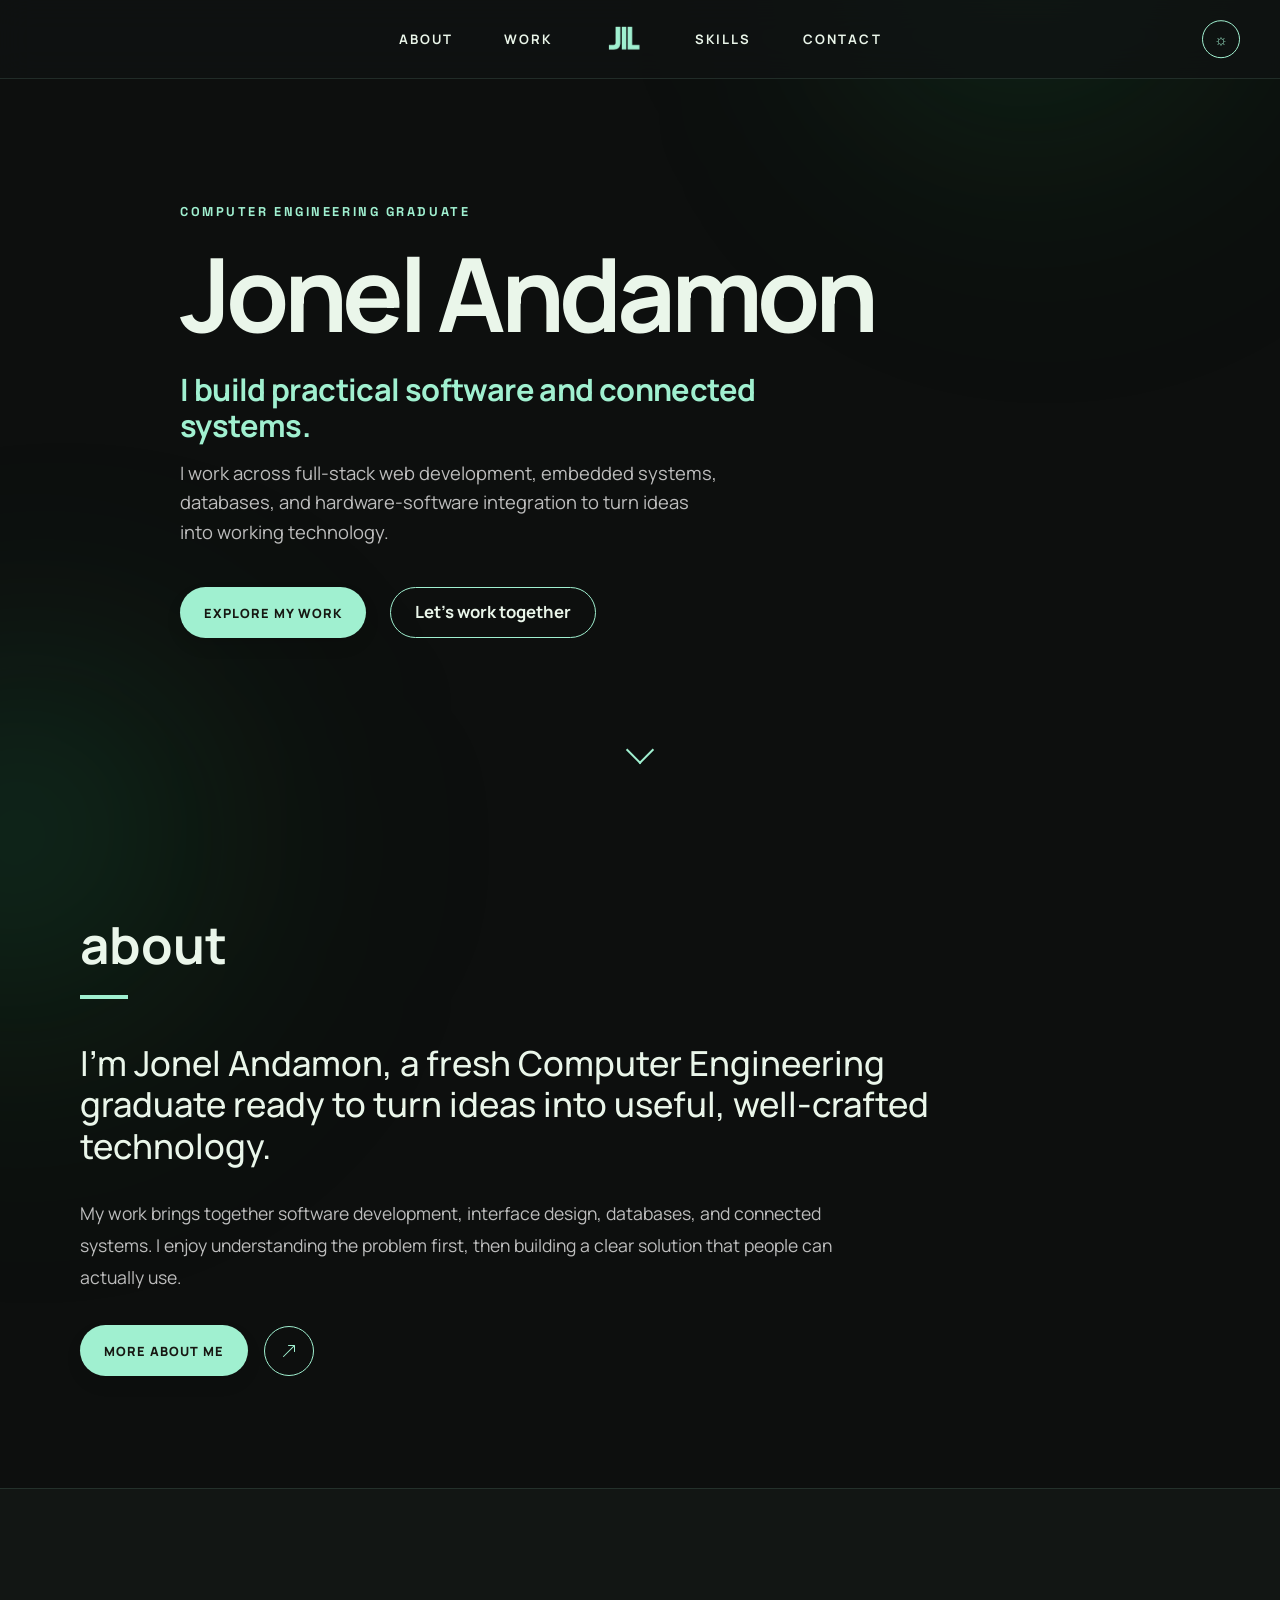
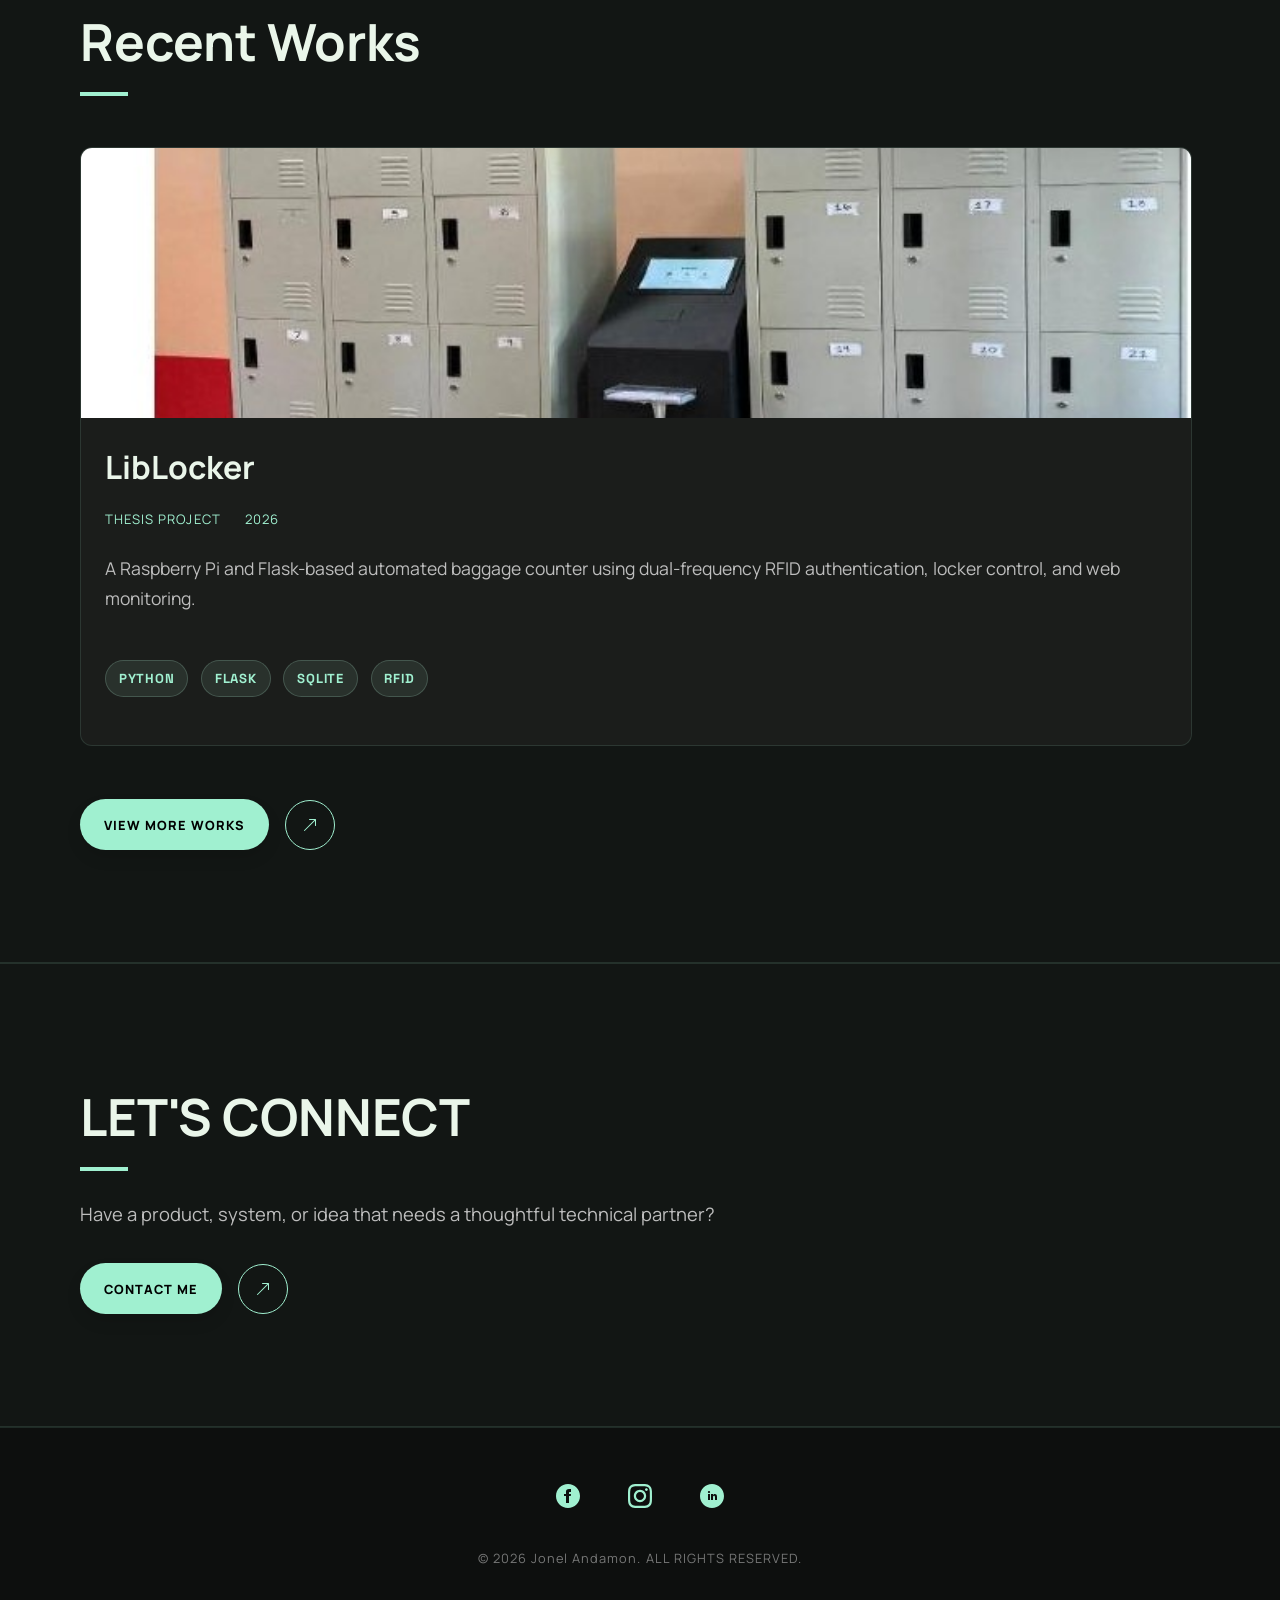
==== index.html @ 25368005 "Add files via upload" ====
<!DOCTYPE html>
<html lang="en">
<head>
    <meta charset="UTF-8">
    <meta name="viewport" content="width=device-width, initial-scale=1.0">
    <meta name="description" content="Jonel Andamon — Computer Engineering graduate focused on full-stack web development, embedded systems, and practical software solutions.">
    <title>Jonel Andamon | Computer Engineer</title>
    <link href="https://fonts.googleapis.com/css2?family=Manrope:wght@400;500;600;700;800&family=Space+Grotesk:wght@400;500;600;700&display=swap" rel="stylesheet">
    <link rel="stylesheet" href="https://unpkg.com/aos@2.3.1/dist/aos.css">
    <link rel="stylesheet" href="portfolio.css">
    <link rel="icon" href="images/logo.png">
</head>
<body>
    <div class="top-shadow"></div>
    <div class="bottom-shadow"></div>
    
    <header>
        <div class="nav-container">
            <div class="mobile-logo">
                <a href="index.html">
                    <img src="images/logo.png" alt="Main Logo">
                </a>
            </div>
            <div class="hamburger" id="hamburger">
                <div class="line"></div>
                <div class="line"></div>
                <div class="line"></div>
            </div>
            
            <nav class="nav-links" id="navLinks">
                <a href="about.html" data-aos="fade-down">About</a>
                <a href="work.html" data-aos="fade-down" data-aos-delay="100">Work</a>
                <div class="logo" data-aos="fade-down" data-aos-delay="200">
                    <a href="index.html">
                        <img src="images/logo.png" alt=""/>
                    </a>
                </div>
                <a href="skill.html" data-aos="fade-down" data-aos-delay="300">Skills</a>
                <a href="contact.html" data-aos="fade-down" data-aos-delay="400">Contact</a>
            </nav>
            <button class="theme-toggle" type="button" aria-label="Switch to light mode" title="Switch to light mode" aria-pressed="false">
                <span class="theme-icon" aria-hidden="true"></span>
                <span class="theme-label">Light mode</span>
            </button>
        </div>
    </header>

    <section class="hero" data-aos="fade-up" data-aos-delay="500">
        <div class="container">
            <p class="eyebrow">Computer Engineering Graduate</p>
            <h1>Jonel Andamon</h1>
            <p class="subtitle">I build practical software and connected systems.</p>
            <p class="hero-copy">I work across full-stack web development, embedded systems, databases, and hardware-software integration to turn ideas into working technology.</p>
            <div class="hero-actions">
                <a class="action-button" href="work.html">Explore my work</a>
                <a class="text-link" href="contact.html">Let's work together</a>
            </div>
            <div class="scroll-indicator">
                <span></span>
            </div>
        </div>
    </section>

    <section id="about" class="about-section" data-aos="fade-up">
        <div class="container">
            <h2 class="section-title">about <span class="line"></span></h2>
            <p class="intro">
              I’m Jonel Andamon, a fresh Computer Engineering graduate ready to turn ideas into useful, well-crafted technology.
            </p>
            <p class="details">
              My work brings together software development, interface design, databases, and connected systems. I enjoy understanding the problem first, then building a clear solution that people can actually use.
            </p>

            <div class="button-group" data-aos="fade-up">
                <a href="about.html">
                <button class="action-button">
                    More About Me
                </button>
                </a>
                <a href="about.html">
                <button class="icon-button">
                    <svg xmlns="http://www.w3.org/2000/svg" width="16" height="16" fill="currentColor" viewBox="0 0 16 16">
                        <path fill-rule="evenodd" d="M14 2.5a.5.5 0 0 0-.5-.5h-6a.5.5 0 0 0 0 1h4.793L2.146 13.146a.5.5 0 0 0 .708.708L13 3.707V8.5a.5.5 0 0 0 1 0v-6z"/>
                    </svg>
                </button>
            </a>
            </div>
    </section>

    <section class="section dark-section">
        <div class="container">
            <h2 class="section-title" data-aos="fade-up">Recent Works</h2>
            
            <div class="works-carousel" data-carousel data-aos="fade-up">
                <div class="works-carousel-track">
                    <a class="project-card-carousel" href="liblocker.html" aria-label="View LibLocker project details">
                        <div class="project-image-vertical"
                             style="background-image: url('images/liblocker/deployed.jpg')"
                             aria-hidden="true"></div>
                        <div class="project-info">
                            <h3>LibLocker</h3>
                            <div class="project-meta">
                                <span class="project-category">Thesis Project</span>
                                <span class="project-date">2026</span>
                            </div>
                            <p class="project-description">
                                A Raspberry Pi and Flask-based automated baggage counter using dual-frequency RFID authentication, locker control, and web monitoring.
                            </p>
                            <div class="tech-stack">
                                <span>Python</span>
                                <span>Flask</span>
                                <span>SQLite</span>
                                <span>RFID</span>
                            </div>
                        </div>
                    </a>

                    <a class="project-card-carousel" href="project-template.html" aria-label="View RAWR Casino work details">
                        <div class="project-image-vertical"
                             style="background-image: url('images/rawr-casino.png')"
                             aria-hidden="true"></div>
                        <div class="project-info">
                            <h3>RAWR Casino</h3>
                            <div class="project-meta">
                                <span class="project-category">Web Application</span>
                                <span class="project-date">2025</span>
                            </div>
                            <p class="project-description">
                                A decentralized e-casino platform combining token-based gameplay with blockchain wallet integration.
                            </p>
                            <div class="tech-stack">
                                <span>PHP</span>
                                <span>MySQL</span>
                                <span>Ethers.js</span>
                                <span>Hardhat</span>
                            </div>
                        </div>
                    </a>

                    <a class="project-card-carousel" href="work.html" aria-label="View TourGo work details">
                        <div class="project-image-vertical"
                             style="background-image: url('images/tourgo.png')"
                             aria-hidden="true"></div>
                        <div class="project-info">
                            <h3>TourGo</h3>
                            <div class="project-meta">
                                <span class="project-category">Web Application</span>
                                <span class="project-date">2025</span>
                            </div>
                            <p class="project-description">
                                A car rental platform with customer, agency, and administrator dashboards for managing bookings and rental history.
                            </p>
                            <div class="tech-stack">
                                <span>PHP</span>
                                <span>MySQL</span>
                                <span>JavaScript</span>
                            </div>
                        </div>
                    </a>
                </div>
            </div>
        <div class="button-group" data-aos="fade-up">
            <a href="work.html">
            <button class="action-button">
                View More Works
            </button>
            </a>
            <a href="work.html">
            <button class="icon-button">
                <svg xmlns="http://www.w3.org/2000/svg" width="16" height="16" fill="currentColor" viewBox="0 0 16 16">
                    <path fill-rule="evenodd" d="M14 2.5a.5.5 0 0 0-.5-.5h-6a.5.5 0 0 0 0 1h4.793L2.146 13.146a.5.5 0 0 0 .708.708L13 3.707V8.5a.5.5 0 0 0 1 0v-6z"/>
                </svg>
            </button>
            </a>
        </div>
    </section>

    <section id="contact" class="section dark-section">
        <div class="container">
            <h2 class="section-title" data-aos="fade-up">LET'S CONNECT</h2>
            <p class="section-text" data-aos="fade-up">Have a product, system, or idea that needs a thoughtful technical partner?</p>
            <div class="button-group" data-aos="fade-up">
                <a href="contact.html">
                <button class="action-button">
                    Contact Me
                </button>
                </a>
                <a href="contact.html">
                <button class="icon-button">
                    <svg xmlns="http://www.w3.org/2000/svg" width="16" height="16" fill="currentColor" viewBox="0 0 16 16">
                        <path fill-rule="evenodd" d="M14 2.5a.5.5 0 0 0-.5-.5h-6a.5.5 0 0 0 0 1h4.793L2.146 13.146a.5.5 0 0 0 .708.708L13 3.707V8.5a.5.5 0 0 0 1 0v-6z"/>
                    </svg>
                </button>
                </a>
            </div>
        </div>
    </section>

    <footer>
        <div class="social-links" data-aos="fade-up">
            <a href="https://www.facebook.com/share/1BYpJdVybT/" target="_blank" aria-label="Facebook">
                <svg xmlns="http://www.w3.org/2000/svg" width="24" height="24" viewBox="0 0 24 24" fill="var(--primary)">
                    <path d="M12 0c-6.627 0-12 5.373-12 12s5.373 12 12 12 12-5.373 12-12-5.373-12-12-12zm3 8h-1.35c-.538 0-.65.221-.65.778v1.222h2l-.209 2h-1.791v7h-3v-7h-2v-2h2v-2.308c0-1.769.931-2.692 3.029-2.692h1.971v3z"/>
                </svg>
            </a>
            <a href="https://www.instagram.com/_dyoneeell?igsh=d3g4NmZldGcwbHEw" target="_blank" aria-label="Instagram">
                <svg xmlns="http://www.w3.org/2000/svg" width="24" height="24" viewBox="0 0 24 24" fill="var(--primary)">
                    <path d="M12 2.163c3.204 0 3.584.012 4.85.07 3.252.148 4.771 1.691 4.919 4.919.058 1.265.069 1.645.069 4.849 0 3.205-.012 3.584-.069 4.849-.149 3.225-1.664 4.771-4.919 4.919-1.266.058-1.644.07-4.85.07-3.204 0-3.584-.012-4.849-.07-3.26-.149-4.771-1.699-4.919-4.92-.058-1.265-.07-1.644-.07-4.849 0-3.204.013-3.583.07-4.849.149-3.227 1.664-4.771 4.919-4.919 1.266-.057 1.645-.069 4.849-.069zm0-2.163c-3.259 0-3.667.014-4.947.072-4.358.2-6.78 2.618-6.98 6.98-.059 1.281-.073 1.689-.073 4.948 0 3.259.014 3.668.072 4.948.2 4.358 2.618 6.78 6.98 6.98 1.281.058 1.689.072 4.948.072 3.259 0 3.668-.014 4.948-.072 4.354-.2 6.782-2.618 6.979-6.98.059-1.28.073-1.689.073-4.948 0-3.259-.014-3.667-.072-4.947-.196-4.354-2.617-6.78-6.979-6.98-1.281-.059-1.69-.073-4.949-.073zm0 5.838c-3.403 0-6.162 2.759-6.162 6.162s2.759 6.163 6.162 6.163 6.162-2.759 6.162-6.163c0-3.403-2.759-6.162-6.162-6.162zm0 10.162c-2.209 0-4-1.79-4-4 0-2.209 1.791-4 4-4s4 1.791 4 4c0 2.21-1.791 4-4 4zm6.406-11.845c-.796 0-1.441.645-1.441 1.44s.645 1.44 1.441 1.44c.795 0 1.439-.645 1.439-1.44s-.644-1.44-1.439-1.44z"/>
                </svg>
            </a>
            <a href="https://www.linkedin.com/in/jonel-andamon-7ba1b735b?trk=contact-info" target="_blank" aria-label="LinkedIn">
                <svg xmlns="http://www.w3.org/2000/svg" width="24" height="24" viewBox="0 0 24 24" fill="var(--primary)">
                    <path d="M12 0c-6.627 0-12 5.373-12 12s5.373 12 12 12 12-5.373 12-12-5.373-12-12-12zm-2 16h-2v-6h2v6zm-1-6.891c-.607 0-1.1-.496-1.1-1.109 0-.612.492-1.109 1.1-1.109s1.1.497 1.1 1.109c0 .613-.493 1.109-1.1 1.109zm8 6.891h-1.998v-2.861c0-1.881-2.002-1.722-2.002 0v2.861h-2v-6h2v1.093c.872-1.616 4-1.736 4 1.548v3.359z"/>
                </svg>
            </a>
        </div>
        <p class="copyright">© 2026 Jonel Andamon. ALL RIGHTS RESERVED.</p>
    </footer>

    <!-- Image Modal -->
    <div id="imageModal" class="image-modal">
      <span class="image-modal-close" id="imageModalClose">&times;</span>
      <img class="image-modal-content" id="imageModalImg" alt="Project Full Image">
    </div>
    
    <script src="https://unpkg.com/aos@2.3.1/dist/aos.js"></script>
    <script src="portfolio.js"></script>
</body>
</html>
---- portfolio.css ----
/* ====================== ROOT VARIABLES ====================== */
:root {
    --primary: #a0f0d0;
    --primary-dark: #23c483;
    --bg-dark: #0d0f0e;
    --bg-light: #1b1d1b;
    --text-light: #eaf6ea;
    --muted-text-color: #bdbdbd;  
    --timeline-marker: 20px;
    --card-padding: 2rem;
}

/* ====================== BASE STYLES ====================== */
* {
    margin: 0;
    padding: 0;
    box-sizing: border-box;
    font-family: 'Manrope', sans-serif;
    scroll-behavior: smooth;
}

body {
    background-color: var(--bg-dark);
    color: var(--text-light);
    overflow-x: hidden;
    transition: background-color 0.45s ease, color 0.45s ease;
}

/* ====================== TYPOGRAPHY ====================== */
.section-title {
    font-size: 2.5rem;
    color: var(--primary);
    margin-bottom: 3rem;
    text-transform: uppercase;
    letter-spacing: 3px;
    position: relative;
    display: inline-block;
}

.section-title::after {
    content: '';
    position: absolute;
    bottom: -10px;
    left: 0;
    width: 50px;
    height: 3px;
    background: var(--primary);
}

.section-title .line {
    flex-grow: 1;
    height: 2px;
    background: var(--primary);
}

.intro {
    font-size: 1.75rem;
    margin: 3rem 0 4rem;
    font-weight: 500;
    color: var(--text-light);
}

.details {
    color: var(--muted-text-color);
    font-size: 1.3rem;
    line-height: 2;
}

.section-text {
    font-size: 1.1rem;
    line-height: 1.8;
    max-width: 700px;
    margin-bottom: 2rem;
}

/* ====================== LAYOUT & CONTAINERS ====================== */
.container {
    max-width: 1200px;
    margin: 0 auto;
}

.section {
    padding: 6rem 2rem;
    position: relative;
}

.button-group {
    display: flex;
    gap: 1rem;
    margin-top: 2rem;
}

/* ====================== BACKGROUND ELEMENTS ====================== */
.top-shadow,
.bottom-shadow {
    position: fixed;
    width: 800px;
    height: 800px;
    background: rgba(0, 100, 0, 0.15);
    border-radius: 50%;
    filter: blur(100px);
    z-index: -1;
}

.top-shadow {
    top: 20%;
    left: -800px;
    animation: floatRight 25s linear infinite;
}

.bottom-shadow {
    bottom: 20%;
    left: -800px;
    animation: floatRight 30s linear infinite 5s;
}

@keyframes floatRight {
    0% { transform: translateX(-100%); }
    100% { transform: translateX(calc(100vw + 100%)); }
}

/* ====================== NAVIGATION ====================== */
header {
    position: fixed;
    top: 0;
    width: 100%;
    padding: 1.5rem 2rem;
    background: none;
    backdrop-filter: blur(10px);
    z-index: 100;
    transition: transform 0.35s ease, box-shadow 0.35s ease;
}

header.hide-nav {
    transform: translateY(-100%);
    transition: transform 0.3s ease-in-out;
}


.nav-container {
    max-width: 1200px;
    margin: 0 auto;
    display: flex;
    justify-content: center;
    align-items: center;
    position: relative;
}

.mobile-logo {
    display: none;
}

.logo {
    display: flex;
    align-items: center;
}

.logo img {
    height: 40px;
    object-fit: contain;
}

.nav-links {
    display: flex;
    align-items: center;
    justify-content: center;
    width: 100%;
    gap: 4rem;
}

.nav-links a {
    color: var(--text-light);
    text-decoration: none;
    font-size: 0.9rem;
    text-transform: uppercase;
    letter-spacing: 6px;
    transition: color 0.3s;
    position: relative;
}

.nav-links a:hover {
    color: var(--primary);
}

.nav-links a::after {
    content: "";
    position: absolute;
    left: 50%;
    bottom: -4px;
    transform: translateX(-50%);
    height: 2px;
    width: 0;
    background-color: var(--primary);
    transition: width 0.4s ease;
}

.nav-links a:hover::after {
    width: 100%;
}

.theme-toggle {
    align-items: center;
    background: transparent;
    border: 1px solid var(--primary);
    border-radius: 999px;
    color: var(--primary);
    cursor: pointer;
    display: inline-flex;
    font-family: 'Manrope', sans-serif;
    font-size: 1.05rem;
    justify-content: center;
    height: 2.35rem;
    padding: 0;
    position: absolute;
    right: 0;
    top: 50%;
    transform: translateY(-50%);
    width: 2.35rem;
    transition: background-color 0.3s ease, color 0.3s ease, transform 0.3s ease;
    z-index: 102;
}

.theme-toggle:hover,
.theme-toggle:focus-visible {
    background: var(--primary);
    color: var(--bg-dark);
    outline: none;
    transform: translateY(calc(-50% - 2px));
}

.theme-icon::before {
    content: '\263C';
    font-size: 0.95rem;
}

[data-theme="light"] .theme-icon::before {
    content: '\263E';
}

.theme-label {
    display: none;
}

.hamburger {
    display: none;
    flex-direction: column;
    justify-content: space-between;
    width: 30px;
    height: 21px;
    cursor: pointer;
    z-index: 101;
}

.hamburger .line {
    width: 100%;
    height: 3px;
    background: var(--primary);
    border-radius: 3px;
    transition: all 0.3s ease;
}

/* ====================== HERO SECTION ====================== */
.hero {
    height: 100vh;
    display: flex;
    align-items: center;
    justify-content: center;
    text-align: center;
    padding: 0 2rem;
    padding-top: 80px;
}

.hero h1 {
    font-size: 5rem;
    font-weight: 700;
    color: var(--primary);
    margin-bottom: 1rem;
    letter-spacing: 5px;
    text-transform: uppercase;
}

.hero .subtitle {
    font-size: 1.4rem;
    margin-bottom: 3rem;
    letter-spacing: 2px;
}

.scroll-indicator {
    position: absolute;
    bottom: 40px;
    left: 50%;
    transform: translateX(-50%);
}

.scroll-indicator span {
    display: block;
    width: 20px;
    height: 20px;
    border-bottom: 2px solid var(--primary);
    border-right: 2px solid var(--primary);
    transform: rotate(45deg);
    animation: scrollAnimation 2s infinite;
}

@keyframes scrollAnimation {
    0% { opacity: 0; transform: rotate(45deg) translateY(-20px); }
    50% { opacity: 1; }
    100% { opacity: 0; transform: rotate(45deg) translateY(20px); }
}

/* ====================== BUTTONS ====================== */
.action-button {
    padding: 1.3em 3em;
    font-size: 12px;
    text-transform: uppercase;
    letter-spacing: 2.5px;
    font-weight: 500;
    color: #000;
    background-color: var(--primary);
    border: none;
    border-radius: 45px;
    box-shadow: 0px 8px 15px rgba(0, 0, 0, 0.1);
    transition: all 0.3s ease 0s;
    cursor: pointer;
    outline: none;
}

.action-button:hover {
    background-color: var(--primary-dark);
    box-shadow: 0px 15px 20px rgba(46, 229, 157, 0.4);
    color: #fff;
    transform: translateY(-7px);
}

.action-button:active {
    transform: translateY(-1px);
}

.icon-button {
    width: 50px;
    height: 50px;
    display: flex;
    align-items: center;
    justify-content: center;
    background-color: var(--primary);
    border: none;
    border-radius: 50%;
    cursor: pointer;
    transition: all 0.3s ease;
    box-shadow: 0px 8px 15px rgba(0, 0, 0, 0.1);
}

.icon-button svg {
    transition: all 0.3s ease;
}

.icon-button:hover {
    background-color: var(--primary-dark);
    box-shadow: 0px 15px 20px rgba(46, 229, 157, 0.4);
    transform: translateY(-7px);
}

.dark-section .icon-button {
    color: var(--primary);
}

.icon-button:hover svg {
    transform: translate(3px, -3px);
}

.icon-button:active {
    transform: translateY(-1px);
}

.dark-section .action-button,
.dark-section .icon-button {
    --primary: #a0f0d0;
    color: #000;
}

.dark-section .action-button:hover,
.dark-section .icon-button:hover {
    background-color: var(--primary-dark);
    color: #fff;
}

/* ====================== SKILLS SECTION ====================== */
.vertical-skills {
    display: flex;
    flex-direction: column;
    gap: 3rem;
    max-width: 800px;
    margin: 0 auto;
}

.skill-group {
    border-left: 3px solid var(--primary-dark);
    padding-left: 2rem;
    position: relative;
}

.skill-group h3 {
    color: var(--primary);
    font-size: 1.5rem;
    margin-bottom: 1.5rem;
    text-transform: uppercase;
    letter-spacing: 2px;
}

.skill-item {
    margin-bottom: 2rem;
    padding: 1.5rem;
    background: rgba(27, 29, 27, 0.5);
    border-radius: 8px;
    transition: transform 0.3s ease;
}

.skill-item:hover {
    transform: translateX(10px);
}

.skill-item h4 {
    color: var(--primary);
    margin-bottom: 0.5rem;
    font-size: 1.1rem;
}

.skill-item p {
    color: var(--muted-text-color);
    line-height: 1.6;
    font-size: 0.95rem;
}

/* ====================== CONTACT SECTION ====================== */
.contact-intro {
    text-align: center;
    max-width: 600px;
    margin: 0 auto 4rem;
}

.contact-intro p {
    color: var(--muted-text-color);
    font-size: 1.2rem;
    line-height: 1.8;
    position: relative;
}

.contact-intro p::after {
    content: '';
    display: block;
    width: 50px;
    height: 2px;
    background: var(--primary);
    margin: 2rem auto;
}

.vertical-contacts {
    display: flex;
    flex-direction: column;
    gap: 4rem;
    max-width: 1000px;
    margin: 0 auto;
}

.contact-group {
    border-left: 3px solid var(--primary-dark);
    border-left-width: 4px;
    padding-left: 3rem;
    position: relative;
}

.contact-group h3 {
    color: var(--primary);
    font-size: 2rem;
    margin-bottom: 2.5rem;
    text-transform: uppercase;
    letter-spacing: 3px;
}

.contact-item {
    margin-bottom: 2.5rem;
    padding: 2rem;
    border: 2px solid rgba(160, 240, 208, 0.1);
    transition: transform 0.3s ease;
}

.contact-item:hover {
    transform: translateX(10px);
}

.contact-item h4 {
    color: var(--primary);
    margin-bottom: .1rem;
    font-size: 1.3rem;
}

.contact-item p {
    color: var(--muted-text-color);
    line-height: 1.8;
    font-size: 1.1rem;
}

.contact-form-group {
    width: 100%;
}

.contact-form {
    display: grid;
    gap: 1.25rem;
    max-width: 760px;
}

.form-field {
    display: grid;
    gap: 0.5rem;
}

.form-field label {
    color: var(--primary);
    font-size: 0.85rem;
    font-weight: 700;
    letter-spacing: 0.04em;
}

.form-field input,
.form-field textarea {
    background: rgba(13, 15, 14, 0.45);
    border: 1px solid rgba(160, 240, 208, 0.2);
    border-radius: 0.5rem;
    color: var(--text-light);
    font: inherit;
    padding: 0.85rem 1rem;
    transition: border-color 0.3s ease, box-shadow 0.3s ease, background-color 0.3s ease;
    width: 100%;
}

.form-field textarea {
    min-height: 8rem;
    resize: vertical;
}

.form-field input:focus,
.form-field textarea:focus {
    border-color: var(--primary);
    box-shadow: 0 0 0 3px rgba(160, 240, 208, 0.12);
    outline: none;
}

.contact-form .action-button {
    justify-self: start;
}

.contact-form .action-button:disabled {
    cursor: wait;
    opacity: 0.65;
    transform: none;
}

.form-status {
    min-height: 1.5rem;
    color: var(--muted-text-color);
    font-size: 0.9rem;
}

.form-status.is-success {
    color: var(--primary);
}

.form-status.is-error {
    color: #ef9b9b;
}

[data-theme="light"] .form-field input,
[data-theme="light"] .form-field textarea {
    background: rgba(255, 255, 255, 0.9);
    border-color: rgba(23, 53, 42, 0.2);
    color: var(--text-light);
}

[data-theme="light"] .form-field input:focus,
[data-theme="light"] .form-field textarea:focus {
    box-shadow: 0 0 0 3px rgba(22, 131, 91, 0.14);
}

/* ====================== ABOUT SECTION ====================== */
.about-section {
    padding: 6rem 2rem;
    position: relative;
}

.education-timeline {
    position: relative;
    padding-left: 3rem;
    margin: 4rem 0;
    border-left: 3px solid var(--primary);
}

.education-timeline::before {
    content: '';
    position: absolute;
    left: -3px;
    top: 0;
    height: 100%;
    width: 3px;
    background: linear-gradient(
        to bottom,
        transparent,
        var(--primary-dark),
        transparent
    );
}

.timeline-item {
    position: relative;
    margin-bottom: 4rem;
    padding: 2rem;
    background: rgba(27, 29, 27, 0.7);
    border-radius: 8px;
    border: 1px solid rgba(160, 240, 208, 0.1);
    transition: transform 0.3s ease;
}

.timeline-item:hover {
    transform: translateX(20px);
    border-color: var(--primary);
}

.timeline-item::before {
    content: '';
    position: absolute;
    left: -3.8rem;
    top: 2.5rem;
    width: var(--timeline-marker);
    height: var(--timeline-marker);
    background: var(--bg-dark);
    border: 3px solid var(--primary);
    border-radius: 50%;
    z-index: 1;
}

.timeline-date {
    color: var(--primary);
    font-family: 'Space Grotesk', sans-serif;
    font-size: 1.1rem;
    margin-bottom: 1rem;
}

.timeline-details {
    color: var(--muted-text-color);
    line-height: 1.8;
    font-size: 1.1rem;
}

.additional-info {
    display: grid;
    grid-template-columns: repeat(auto-fit, minmax(300px, 1fr));
    gap: 3rem;
    margin-top: 4rem;
}

.info-card {
    padding: var(--card-padding);
    background: rgba(27, 29, 27, 0.7);
    border-radius: 10px;
    border: 1px solid rgba(160, 240, 208, 0.1);
    transition: all 0.3s ease;
}

.info-card:hover {
    transform: translateY(-10px);
    box-shadow: 0 10px 30px rgba(35, 196, 131, 0.1);
    border-color: var(--primary);
}

/* ====================== PROJECTS SECTION ====================== */
.vertical-projects {
    display: grid;
    gap: 4rem;
    margin-top: 3rem;
}

.project-card-vertical {
    background: rgba(27, 29, 27, 0.7);
    border-radius: 15px;
    overflow: hidden;
    border: 1px solid rgba(195, 243, 194, 0.1);
    transition: all 0.3s ease;
}

.project-image-vertical {
    height: 200px;
    background-size: cover;
    background-position: center;
    position: relative;
}

.project-info {
    padding: 2.5rem;
}

.project-meta {
    display: flex;
    gap: 1.5rem;
    margin: 1rem 0;
    color: var(--primary-dark);
    font-family: 'Manrope', sans-serif;
}

.project-description {
    color: var(--text-light);
    line-height: 1.8;
    margin: 1.5rem 0;
    font-size: 1.1rem;
}

.tech-stack {
    display: flex;
    flex-wrap: wrap;
    gap: 0.8rem;
    margin: 1.5rem 0;
}

.tech-stack span {
    background: rgba(160, 240, 208, 0.1);
    color: var(--primary);
    padding: 0.5rem 1.2rem;
    border-radius: 20px;
    font-size: 0.9rem;
    font-family: 'Space Grotesk', sans-serif;
    text-transform: uppercase;
}

.project-features {
    border-top: 1px solid rgba(160, 240, 208, 0.1);
    padding-top: 2rem;
    margin-top: 2rem;
}

.project-features h4 {
    color: var(--primary);
    margin-bottom: 1rem;
}

.project-features ul {
    padding-left: 1.5rem;
    color: var(--muted-text-color);
    line-height: 1.8;
}

.project-features li {
    margin-bottom: 0.5rem;
}

.project-card-vertical:hover {
    transform: translateY(-5px);
    box-shadow: 0 15px 30px rgba(0, 0, 0, 0.3);
    border-color: var(--primary);
}

/* ====================== IMAGE COLLAGE ====================== */
.collage-container {
    display: grid;
    grid-template-columns: repeat(3, 1fr);
    gap: 1.5rem;
    max-width: 1000px;
    margin: 0 auto 2rem;
    padding: 1rem;
}

.collage-img {
    position: relative;
    border-radius: 8px;
    overflow: hidden;
    border: 3px solid var(--primary-dark);
    background: var(--bg-light);
    transition: all 0.4s cubic-bezier(0.23, 1, 0.32, 1);
    perspective: 1000px;
}

.collage-img img {
    width: 100%;
    height: 250px;
    object-fit: cover;
    display: block;
    transition: transform 0.4s cubic-bezier(0.23, 1, 0.32, 1);
}

.collage-img-1 img {
    object-position: center 30%;
}

.collage-img-2 {
    transform: translateY(1.5rem);
}

.collage-img-3 {
    transform: translateY(-1.5rem);
}

.collage-img:hover {
    transform: translateY(-10px) rotateX(5deg) rotateY(1deg);
    box-shadow: 0 15px 30px rgba(35, 196, 131, 0.2);
    z-index: 2;
}

.collage-img:hover img {
    transform: scale(1.05);
}

.collage-img-1:hover {
    transform: translateY(-10px) rotate(-1deg);
}

.collage-img-2:hover {
    transform: translateY(-10px) rotate(2deg);
}

.collage-img-3:hover {
    transform: translateY(-10px) rotate(-2deg) scale(1.02);
}

.collage-img::after {
    content: attr(data-title);
    position: absolute;
    bottom: -100%;
    left: 0;
    width: 100%;
    padding: 1rem;
    background: none;
    color: var(--primary);
    font-family: 'Space Grotesk', sans-serif;
    text-align: center;
    transition: bottom 0.3s ease;
}

.collage-img:hover::after {
    bottom: 0;
}

/* ====================== PERSONAL INFO ====================== */
.personal-info {
    padding: 4rem 2rem;
    background: none;
}

.info-grid {
    display: grid;
    grid-template-columns: repeat(2, 1fr);
    gap: 2rem;
    max-width: 1000px;
    margin: 0 auto;
}

.witty-line {
    grid-column: 1 / -1;
    text-align: center;
    padding: 2rem 0;
    margin: 2rem 0;
    border-top: 2px solid var(--primary-dark);
    border-bottom: 2px solid var(--primary-dark);
}

.witty-line p {
    font-family: 'Space Grotesk', sans-serif;
    font-size: 1.5rem;
    color: var(--primary);
    margin: 0;
    line-height: 1.4;
}

/* ====================== FOOTER ====================== */
footer {
    text-align: center;
    padding: 3rem 2rem;
    background: none;
    border-top: 1px solid rgba(195, 243, 194, 0.1);
}

.social-links {
    display: flex;
    justify-content: center;
    gap: 2rem;
    margin-bottom: 1rem;
}

.social-links a {
    display: flex;
    align-items: center;
    justify-content: center;
    width: 40px;
    height: 40px;
    border-radius: 50%;
    transition: all 0.3s ease;
}

.social-links svg {
    width: 24px;
    height: 24px;
    transition: all 0.3s ease;
}

.social-links a:hover {
    background: rgba(160, 240, 208, 0.1);
}

.social-links a:hover svg {
    fill: var(--primary-dark);
    transform: scale(1.2);
}

.copyright {
    font-size: 0.8rem;
    opacity: 0.6;
    margin-top: 2rem;
}

/* ====================== ANIMATIONS ====================== */
[data-aos] {
    will-change: opacity, transform;
}

/* ====================== WEBINAR SECTION ====================== */
.webinar-section {
    margin: 4rem 2rem;
    padding-top: 2rem;
    border-top: 2px solid var(--primary-dark);
}

.webinar-section .section-title {
    color: var(--primary);
    font-size: 1.8rem;
    margin-bottom: 2.5rem;
}

/* ====================== MOBILE STYLES ====================== */
@media (max-width: 768px) {
    /* Navigation */
    .nav-container {
        justify-content: space-between;
        padding: 1rem 0.1rem;
    }
    
    .mobile-logo {
        display: block;
    }
    
    .mobile-logo img {
        height: 30px;
    }
    
    .logo {
        display: none;
    }
    
    .hamburger {
        display: flex;
    }

    .theme-toggle {
        right: 3.25rem;
    }
    
    .nav-links {
        position: fixed;
        top: 0;
        right: -100%;
        width: 70%;
        height: 100vh;
        background: var(--bg-light);
        flex-direction: column;
        align-items: center;
        justify-content: center;
        gap: 2rem;
        transition: right 0.3s ease;
        z-index: 100;
    }
    
    .nav-links.active {
        right: 0;
    }
    
    .nav-links a {
        padding: 1rem 0;
        border-bottom: 1px solid rgba(160, 240, 208, 0.1);
    }

    /* Hero */
    .hero h1 {
        font-size: 2.5rem;
    }
    
    /* Sections */
    .section {
        padding: 5rem 1.5rem;
    }
    
    .section-title {
        font-size: 2rem;
    }
    
    /* Background elements */
    .top-shadow,
    .bottom-shadow {
        width: 500px;
        height: 500px;
        filter: blur(80px);
    }

    /* Buttons */
    .button-group {
        flex-direction: column;
        align-items: center;
    }

    .action-button {
        width: 100%;
        max-width: 250px;
    }

    /* Social links */
    .social-links {
        gap: 1.5rem;
    }
    
    .social-links svg {
        width: 20px;
        height: 20px;
    }

    /* Skills */
    .vertical-skills {
        padding: 0 1rem;
    }
    
    .skill-group {
        padding-left: 1rem;
    }
    
    .skill-item {
        padding: 1rem;
    }

    /* Contact */
    .vertical-contacts {
        padding: 0 1rem;
    }
    
    .contact-group {
        padding-left: 1rem;
    }
    
    .contact-item {
        padding: 1rem;
    }

    /* Timeline */
    .education-timeline {
        padding-left: 2rem;
    }
    
    .timeline-item::before {
        left: -2.8rem;
    }
    
    .timeline-date {
        font-size: 1rem;
    }
    
    .timeline-details {
        font-size: 0.95rem;
    }
    
    .info-card {
        padding: 1.5rem;
    }

    /* Projects */
    .project-image-vertical {
        height: 250px;
    }
    
    .project-info {
        padding: 1.5rem;
    }
    
    .tech-stack span {
        font-size: 0.8rem;
        padding: 0.4rem 1rem;
    }
    
    .project-description {
        font-size: 1rem;
    }

    /* Collage */
    .collage-container {
        padding-top: 150px;
        grid-template-columns: 2fr;
        max-width: 400px;
    }
    
    .collage-img {
        transform: none !important;
        height: 200px;
    }
    
    .collage-img img {
        height: 200px;
        object-position: center center;
    }

    /* Personal Info */
    .info-grid {
        padding: 50px;
        grid-template-columns: 1fr;
        gap: 1rem;
    }
    
    .info-card {
        margin-bottom: 1rem;
        padding: 1.5rem;
    }
    
    .witty-line {
        margin: 1.5rem 0;
        padding: 1.5rem 0;
    }
    
    .witty-line p {
        font-size: 1.2rem;
    }

    /* Disable hover on mobile */
    @media (hover: none) {
        .info-card:hover {
            transform: none;
            background: transparent;
        }
    }

    .intro {
        font-size: 1.6rem;
        margin: 3rem 0 4rem;
        font-weight: 500;
    }
    
    .details {
        font-size: 1.2rem;
        line-height: 2;
    }
}

@media (max-width: 480px) {
    
    .personal-info {
        padding: 2rem 1rem;
    }
    
    .info-card {
        padding: 1rem;
    }
    
    .info-card h3 {
        font-size: 1.1rem;
    }
    
    .info-card p {
        font-size: 0.9rem;
    }
    
    .witty-line p {
        font-size: 1rem;
    }
}

/* Image Modal Styles */
.image-modal {
    display: none;
    position: fixed;
    z-index: 9999;
    left: 0; top: 0;
    width: 100vw; height: 100vh;
    background: rgba(0,0,0,0.85);
    align-items: center;
    justify-content: center;
    animation: fadeIn 0.3s;
}
.image-modal.open {
    display: flex;
}
.image-modal-content {
    max-width: 90vw;
    max-height: 85vh;
    border-radius: 10px;
    box-shadow: 0 8px 40px rgba(0,0,0,0.5);
    margin: auto;
    display: block;
    background: #fff;
}
.image-modal-close {
    position: absolute;
    top: 30px;
    right: 50px;
    color: #fff;
    font-size: 3rem;
    font-weight: bold;
    cursor: pointer;
    z-index: 10000;
    transition: color 0.2s;
}
.image-modal-close:hover {
    color: var(--primary);
}
@media (max-width: 600px) {
    .image-modal-content {
        max-width: 98vw;
        max-height: 70vh;
    }
    .image-modal-close {
        top: 10px;
        right: 20px;
        font-size: 2.2rem;
    }
}
@keyframes fadeIn {
    from { opacity: 0; }
    to { opacity: 1; }
}

/* Add to portfolio.css */
.interests {
  padding: 6rem 2rem;
  background: none;
}

/* ====================== PORTFOLIO REFRESH ====================== */
:root {
    --primary: #a0f0d0;
    --primary-dark: #23c483;
    --bg-dark: #0d0f0e;
    --bg-light: #1b1d1b;
    --text-light: #eaf6ea;
    --muted-text-color: #bdbdbd;
    --border-color: rgba(160, 240, 208, 0.12);
    --accent: #a0f0d0;
}

[data-theme="light"] {
    --primary: #16835b;
    --primary-dark: #0d6545;
    --bg-dark: #f3f8f5;
    --bg-light: #ffffff;
    --text-light: #17352a;
    --muted-text-color: #52685e;
    --border-color: rgba(23, 53, 42, 0.15);
    --accent: #16835b;
}

html {
    scroll-behavior: smooth;
}

body {
    background: var(--bg-dark);
    color: var(--text-light);
    line-height: 1.6;
}

.container {
    width: min(1120px, calc(100% - 3rem));
}

.top-shadow,
.bottom-shadow {
    width: 520px;
    height: 520px;
    background: radial-gradient(circle at 35% 35%, rgba(35, 196, 131, 0.22), rgba(0, 100, 0, 0.08) 48%, transparent 74%);
    filter: blur(110px);
}

.top-shadow {
    top: -260px;
    left: 65%;
}

.bottom-shadow {
    bottom: -260px;
    left: -180px;
}

header {
    padding: 1rem 2rem;
    background: rgba(16, 19, 19, 0.78);
    border-bottom: 1px solid transparent;
    backdrop-filter: blur(16px);
}

header:not(.hide-nav) {
    border-bottom-color: var(--border-color);
}

.nav-links {
    gap: clamp(1.5rem, 4vw, 4rem);
}

.nav-links a {
    font-size: 0.76rem;
    font-weight: 700;
    letter-spacing: 0.16em;
}

.nav-links a.active {
    color: var(--primary);
}

.logo img,
.mobile-logo img {
    filter: none;
}

.hero {
    min-height: 88vh;
    height: auto;
    padding: 10rem 2rem 7rem;
    text-align: left;
    align-items: center;
}

.hero .container {
    max-width: 920px;
}

.hero .eyebrow {
    color: var(--primary);
    font-size: 0.75rem;
    font-weight: 700;
    letter-spacing: 0.2em;
    margin-bottom: 1.5rem;
    text-transform: uppercase;
}

.hero .eyebrow,
.timeline-date {
    font-family: 'Space Grotesk', sans-serif;
}

.hero h1 {
    max-width: 820px;
    color: var(--text-light);
    font-size: clamp(3.6rem, 10vw, 8.5rem);
    letter-spacing: -0.05em;
    line-height: 0.88;
    text-transform: none;
}

.hero .subtitle {
    max-width: 620px;
    color: var(--accent);
    font-size: clamp(1.35rem, 3vw, 2rem);
    font-weight: 700;
    letter-spacing: -0.02em;
    line-height: 1.15;
    margin: 2rem 0 1rem;
}

.hero-copy {
    max-width: 540px;
    color: var(--muted-text-color);
    font-size: 1.1rem;
}

.contact-hero .container {
    max-width: 1120px;
}

.contact-hero-layout {
    align-items: center;
    display: grid;
    gap: clamp(3rem, 8vw, 8rem);
    grid-template-columns: minmax(0, 1fr) minmax(320px, 0.72fr);
}

.contact-hero-copy {
    min-width: 0;
}

.contact-hero-form {
    border-left: 1px solid var(--primary-dark);
    padding: 1.5rem 0 1.5rem 2rem;
    width: 100%;
}

.contact-hero-form h3 {
    font-size: clamp(1.25rem, 1.8vw, 1.7rem);
    letter-spacing: 0.08em;
    margin-bottom: 1.25rem;
}

.contact-hero-form .contact-form {
    gap: 0.8rem;
    max-width: 100%;
}

.contact-hero-form .form-field {
    gap: 0.3rem;
}

.contact-hero-form .form-field label {
    font-size: 0.72rem;
}

.contact-hero-form .form-field input,
.contact-hero-form .form-field textarea {
    font-size: 0.88rem;
    padding: 0.65rem 0.8rem;
}

.contact-hero-form .form-field textarea {
    min-height: 5.5rem;
}

.contact-hero-form .action-button {
    min-height: 2.8rem;
    padding: 0.75rem 1.2rem;
}

.hero-actions {
    align-items: center;
    display: flex;
    flex-wrap: wrap;
    gap: 1.5rem;
    margin-top: 2.5rem;
}

.text-link {
    align-items: center;
    border: 1px solid var(--primary);
    border-radius: 999px;
    color: var(--text-light);
    display: inline-flex;
    font-weight: 700;
    height: 3.2rem;
    justify-content: center;
    padding: 0 1.5rem;
    text-decoration: none;
    transition: transform 0.45s cubic-bezier(0.22, 1, 0.36, 1),
        background-color 0.45s ease,
        box-shadow 0.45s ease,
        color 0.35s ease;
}

.text-link span {
    color: var(--primary);
    font-size: 1.25rem;
    margin-left: 0.35rem;
    transition: transform 0.45s cubic-bezier(0.22, 1, 0.36, 1), color 0.35s ease;
}

.text-link:hover,
.text-link:focus-visible {
    background: var(--primary-dark);
    box-shadow: 0 10px 24px rgba(46, 229, 157, 0.32);
    color: #fff;
    outline: none;
    transform: translateY(-4px);
}

.text-link:hover span,
.text-link:focus-visible span {
    color: #fff;
    transform: translate(3px, -3px);
}

.scroll-indicator {
    left: 50%;
    bottom: 2rem;
}

.section,
.about-section {
    padding: 7rem 2rem;
}

.dark-section {
    background: rgba(26, 32, 30, 0.45);
    border-top: 1px solid var(--border-color);
    border-bottom: 1px solid var(--border-color);
}

[data-theme="light"] header {
    background: rgba(243, 248, 245, 0.86);
}

[data-theme="light"] .dark-section {
    background: rgba(255, 255, 255, 0.7);
}

[data-theme="light"] .project-card-vertical,
[data-theme="light"] .skill-item,
[data-theme="light"] .info-card,
[data-theme="light"] .timeline-item,
[data-theme="light"] .contact-item {
    background: rgba(255, 255, 255, 0.84);
}

[data-theme="light"] .top-shadow,
[data-theme="light"] .bottom-shadow {
    background: radial-gradient(circle at 35% 35%, rgba(22, 131, 91, 0.18), rgba(104, 211, 163, 0.1) 48%, transparent 74%);
    opacity: 0.95;
}

[data-theme="light"] .nav-links a {
    color: var(--text-light);
}

[data-theme="light"] .nav-links a:hover,
[data-theme="light"] .nav-links a.active {
    color: var(--primary-dark);
}

[data-theme="light"] .dark-section .action-button,
[data-theme="light"] .dark-section .icon-button {
    --primary: #16835b;
}

[data-theme="light"] body {
    background: #f3f8f5;
    background-color: #f3f8f5;
    color: #17352a;
}

.section-title {
    color: var(--text-light);
    font-size: clamp(2rem, 5vw, 3.5rem);
    letter-spacing: -0.04em;
    margin-bottom: 2.5rem;
    text-transform: none;
}

.section-title::after {
    background: var(--primary);
    bottom: -0.8rem;
    height: 4px;
    width: 3rem;
}

.intro {
    color: var(--text-light);
    font-size: clamp(1.45rem, 3vw, 2.35rem);
    letter-spacing: -0.02em;
    line-height: 1.2;
    margin: 1rem 0 2rem;
    max-width: 900px;
}

.details,
.section-text {
    color: var(--muted-text-color);
    font-size: 1.05rem;
    line-height: 1.8;
}

.details {
    max-width: 760px;
}

.button-group {
    align-items: center;
}

.action-button {
    align-items: center;
    background: var(--primary);
    border: 0;
    border-radius: 999px;
    color: #171712;
    display: inline-flex;
    font-size: 0.8rem;
    font-weight: 800;
    justify-content: center;
    letter-spacing: 0.08em;
    min-height: 3.2rem;
    padding: 0.95rem 1.5rem;
    text-decoration: none;
    text-transform: uppercase;
    transition: transform 0.45s cubic-bezier(0.22, 1, 0.36, 1),
        background-color 0.45s ease,
        box-shadow 0.45s ease,
        color 0.35s ease;
}

.action-button:hover,
.action-button:focus-visible {
    background: var(--primary-dark);
    box-shadow: 0 10px 24px rgba(46, 229, 157, 0.32);
    color: #fff;
    transform: translateY(-4px);
}

.icon-button {
    background: transparent;
    border: 1px solid var(--primary);
    color: var(--primary);
    box-shadow: none;
}

.icon-button svg {
    transition: transform 0.45s cubic-bezier(0.22, 1, 0.36, 1);
}

.icon-button:hover,
.icon-button:focus-visible {
    background: var(--primary-dark);
    box-shadow: 0 10px 24px rgba(46, 229, 157, 0.32);
    color: #fff;
    transform: translateY(-4px);
}

.dark-section .icon-button {
    color: var(--primary);
}

.vertical-projects {
    gap: 1.5rem;
    margin-top: 1rem;
}

.project-card-vertical {
    background: var(--bg-light);
    border: 1px solid var(--border-color);
    border-radius: 0.75rem;
    display: grid;
    grid-template-columns: minmax(260px, 0.85fr) 1.15fr;
}

.project-image-vertical {
    height: 100%;
    min-height: 300px;
}

.project-info {
    padding: clamp(1.5rem, 4vw, 3rem);
}

.project-info h3 {
    color: var(--text-light);
    font-size: clamp(1.5rem, 3vw, 2.3rem);
    letter-spacing: -0.03em;
}

.project-meta {
    color: var(--primary);
    font-size: 0.8rem;
    letter-spacing: 0.08em;
    text-transform: uppercase;
}

.project-description {
    color: var(--muted-text-color);
    font-size: 1rem;
    line-height: 1.7;
}

.tech-stack span {
    background: rgba(168, 222, 199, 0.1);
    border: 1px solid rgba(168, 222, 199, 0.22);
    border-radius: 999px;
    color: var(--accent);
    font-size: 0.75rem;
    font-weight: 700;
    letter-spacing: 0.06em;
    padding: 0.45rem 0.8rem;
}

.project-card-vertical:hover {
    border-color: var(--primary);
    box-shadow: 0 18px 50px rgba(0, 0, 0, 0.22);
    transform: translateY(-4px);
}

.works-carousel {
    align-items: center;
    display: flex;
    gap: 1rem;
    margin-top: 1rem;
    position: relative;
}

.works-carousel-track {
    display: flex;
    flex: 1;
    gap: 1.25rem;
    min-width: 0;
    overflow-x: hidden;
    overscroll-behavior-inline: contain;
    padding: 0.5rem 0.25rem 1.25rem;
    scroll-behavior: smooth;
    scroll-snap-type: x mandatory;
    scrollbar-width: none;
}

.works-carousel-track::-webkit-scrollbar {
    display: none;
}

.project-card-carousel {
    background: var(--bg-light);
    border: 1px solid var(--border-color);
    border-radius: 0.75rem;
    flex: 0 0 100%;
    min-width: 0;
    overflow: hidden;
    color: inherit;
    scroll-snap-align: start;
    text-decoration: none;
    transition: border-color 0.35s ease, box-shadow 0.35s ease, transform 0.35s ease;
}

.project-card-carousel .project-image-vertical {
    height: 270px;
    min-height: 0;
}

.project-card-carousel .project-info {
    padding: 1.5rem;
}

.project-card-carousel .project-description {
    min-height: 5.1rem;
}

.project-card-carousel:hover {
    border-color: var(--primary);
    box-shadow: 0 18px 42px rgba(0, 0, 0, 0.25);
    transform: translateY(-4px);
}

[data-theme="light"] .project-card-carousel {
    background: rgba(255, 255, 255, 0.84);
}

[data-theme="light"] .interest {
    background: rgba(255, 255, 255, 0.84);
    border-color: rgba(23, 53, 42, 0.15);
}

[data-theme="light"] .interest p {
    color: var(--muted-text-color);
}

@media (max-width: 768px) {
    .works-carousel {
        display: block;
        padding: 0 0.25rem;
    }

    .works-carousel-track {
        gap: 0.85rem;
        width: 100%;
    }

    .project-card-carousel {
        flex-basis: 100%;
    }

    .project-card-carousel .project-image-vertical {
        height: 240px;
    }

}

.skill-item,
.info-card,
.timeline-item,
.contact-item {
    background: rgba(26, 32, 30, 0.72);
    border: 1px solid var(--border-color);
    border-radius: 0.75rem;
}

.skill-item h4,
.contact-item h4,
.timeline-date,
.skill-group h3,
.contact-group h3 {
    color: var(--primary);
}

footer {
    border-top-color: var(--border-color);
}

.copyright {
    color: var(--muted-text-color);
    letter-spacing: 0.08em;
}

@media (max-width: 768px) {
    .container {
        width: min(100% - 2rem, 1120px);
    }

    header {
        padding: 0.8rem 1rem;
    }

    .nav-links {
        background: var(--bg-light);
        border-left: 1px solid var(--border-color);
    }

    .hero {
        min-height: 82vh;
        padding: 8rem 1rem 6rem;
    }

    .hero h1 {
        font-size: clamp(3.4rem, 16vw, 5.5rem);
    }

    .hero-actions {
        align-items: flex-start;
        flex-direction: column;
    }

    .contact-hero-layout {
        align-items: stretch;
        gap: 2.5rem;
        grid-template-columns: 1fr;
    }

    .contact-hero-form {
        border-left: 0;
        border-top: 1px solid var(--primary-dark);
        padding: 1.5rem 0 0;
    }

    .section,
    .about-section {
        padding: 5rem 1rem;
    }

    .project-card-vertical {
        display: block;
    }

    .project-image-vertical {
        height: 220px;
        min-height: 0;
    }

    .button-group {
        align-items: flex-start;
    }
}

@media (prefers-reduced-motion: reduce) {
    *, *::before, *::after {
        animation-duration: 0.01ms !important;
        animation-iteration-count: 1 !important;
        scroll-behavior: auto !important;
        transition-duration: 0.01ms !important;
    }
}

.interest-grid {
  display: grid;
  grid-template-columns: repeat(auto-fit, minmax(250px, 1fr));
  gap: 2.5rem;
  margin-top: 3rem;
}

.interest {
  text-align: center;
  padding: 2.5rem 2rem;
  background: rgba(13, 15, 14, 0.7);
  border-radius: 10px;
  border: 1px solid rgba(160, 240, 208, 0.1);
  transition: all 0.3s ease;
}

.interest:hover {
  transform: translateY(-10px);
  box-shadow: 0 15px 30px rgba(0, 0, 0, 0.3);
  border-color: var(--primary);
}

.interest .icon {
  font-size: 3.5rem;
  margin-bottom: 1.5rem;
}

.interest h3 {
  color: var(--primary);
  margin-bottom: 1rem;
  font-size: 1.2rem;
  text-transform: uppercase;
  letter-spacing: 1px;
}

.interest p {
  color: var(--muted-text-color);
  line-height: 1.6;
  font-size: 0.95rem;
}

/* ====================== RESPONSIVE TYPE SCALE ====================== */
body {
    font-size: clamp(0.95rem, 0.2vw + 0.9rem, 1.05rem);
}

.nav-links a {
    font-size: clamp(0.68rem, 0.25vw + 0.62rem, 0.82rem);
    letter-spacing: clamp(0.08em, 0.45vw, 0.16em);
}

.hero h1 {
    font-size: clamp(2.75rem, 8vw, 8.5rem);
    line-height: 0.92;
}

.hero .eyebrow {
    font-size: clamp(0.65rem, 0.4vw + 0.56rem, 0.8rem);
    letter-spacing: clamp(0.1em, 0.7vw, 0.2em);
}

.hero .subtitle {
    font-size: clamp(1.15rem, 2.4vw, 2rem);
}

.hero-copy,
.section-text {
    font-size: clamp(0.95rem, 0.45vw + 0.82rem, 1.15rem);
}

.section-title {
    font-size: clamp(1.75rem, 4vw, 3.5rem);
    letter-spacing: 0;
}

.intro {
    font-size: clamp(1.3rem, 2.7vw, 2.35rem);
    letter-spacing: 0;
}

.details,
.project-description,
.timeline-details,
.contact-item p {
    font-size: clamp(0.95rem, 0.45vw + 0.82rem, 1.1rem);
}

.project-info h3 {
    font-size: clamp(1.35rem, 2.5vw, 2.3rem);
    letter-spacing: 0;
}

.project-meta,
.tech-stack span {
    font-size: clamp(0.68rem, 0.25vw + 0.62rem, 0.82rem);
}

.skill-group h3,
.contact-group h3 {
    font-size: clamp(1.35rem, 2.4vw, 2rem);
    letter-spacing: clamp(0.03em, 0.35vw, 0.12em);
}

.skill-item h4,
.contact-item h4,
.timeline-item h3,
.info-card h3,
.interest h3 {
    font-size: clamp(1rem, 0.7vw + 0.82rem, 1.3rem);
}

.skill-item p,
.interest p {
    font-size: clamp(0.88rem, 0.35vw + 0.78rem, 1rem);
}

.action-button {
    font-size: clamp(0.68rem, 0.22vw + 0.62rem, 0.8rem);
    letter-spacing: clamp(0.04em, 0.25vw, 0.08em);
}

@media (max-width: 480px) {
    .hero h1 {
        font-size: clamp(2.55rem, 14vw, 4rem);
    }

    .hero .subtitle {
        max-width: 19rem;
    }

    .section-title {
        line-height: 1;
    }

    .intro {
        line-height: 1.3;
    }

    .nav-links a {
        font-size: 0.82rem;
        letter-spacing: 0.12em;
    }
}

/* ====================== LIBLOCKER CASE STUDY ====================== */
.project-detail-hero {
    padding: 9rem 2rem 4rem;
    text-align: center;
}

.project-detail-hero h1 {
    font-family: 'Space Grotesk', sans-serif;
    font-size: clamp(3rem, 9vw, 6.5rem);
    color: var(--primary);
    margin: 0.5rem 0 1rem;
    letter-spacing: 0.04em;
}

.project-detail-lead {
    max-width: 850px;
    margin: 0 auto;
    color: var(--muted-text-color);
    font-size: clamp(1.1rem, 2vw, 1.5rem);
    line-height: 1.7;
}

.project-role-badge,
.featured-label {
    display: inline-flex;
    align-items: center;
    width: fit-content;
    margin-top: 1.5rem;
    padding: 0.45rem 0.8rem;
    border: 1px solid var(--primary-dark);
    border-radius: 999px;
    color: var(--primary);
    font-size: 0.78rem;
    font-weight: 800;
    letter-spacing: 0.12em;
    text-transform: uppercase;
}

.project-hero-image {
    margin-bottom: 4rem;
}

.project-hero-image img {
    display: block;
    width: 100%;
    max-height: 620px;
    object-fit: cover;
    border-radius: 16px;
    border: 1px solid var(--primary-dark);
}

.image-caption,
.metric-note {
    margin-top: 0.75rem;
    color: var(--muted-text-color);
    font-size: 0.9rem;
    line-height: 1.6;
}

.project-detail-content {
    max-width: 1050px;
}

.project-detail-section {
    margin-bottom: 4.5rem;
}

.project-detail-section h2 {
    font-family: 'Space Grotesk', sans-serif;
    font-size: clamp(1.7rem, 4vw, 2.25rem);
    color: var(--primary);
    margin-bottom: 1.25rem;
    border-bottom: 2px solid var(--primary-dark);
    padding-bottom: 0.55rem;
}

.project-detail-section .details + .details {
    margin-top: 1rem;
}

.project-detail-section strong {
    color: var(--text-light);
}

.feature-grid,
.metrics-grid {
    display: grid;
    grid-template-columns: repeat(3, 1fr);
    gap: 1rem;
}

.feature-card,
.metric-card {
    padding: 1.4rem;
    border: 1px solid rgba(160, 240, 208, 0.18);
    border-radius: 14px;
    background: rgba(255, 255, 255, 0.025);
}

.feature-card h3 {
    color: var(--text-light);
    font-size: 1.05rem;
    margin-bottom: 0.65rem;
}

.feature-card p {
    color: var(--muted-text-color);
    line-height: 1.7;
    font-size: 0.95rem;
}

.tech-stack-large {
    gap: 0.65rem;
}

.tech-stack-large span {
    font-size: 0.88rem;
}

.metric-card {
    display: flex;
    flex-direction: column;
    gap: 0.5rem;
}

.metric-card strong {
    color: var(--primary);
    font-family: 'Space Grotesk', sans-serif;
    font-size: 2.2rem;
}

.metric-card span {
    color: var(--muted-text-color);
    line-height: 1.5;
    font-size: 0.9rem;
}

.project-gallery {
    display: grid;
    grid-template-columns: repeat(2, minmax(0, 1fr));
    gap: 1.25rem;
}

.project-gallery figure {
    margin: 0;
}

.project-gallery img {
    display: block;
    width: 100%;
    aspect-ratio: 16 / 10;
    object-fit: cover;
    border-radius: 12px;
    border: 1px solid var(--primary-dark);
    background: var(--bg-light);
}

.project-gallery figcaption {
    margin-top: 0.65rem;
    color: var(--muted-text-color);
    font-size: 0.85rem;
    line-height: 1.5;
}

.project-links {
    display: flex;
    align-items: center;
    gap: 1.25rem;
    flex-wrap: wrap;
}

.featured-project-card {
    border-color: var(--primary-dark) !important;
}

.featured-project-card .featured-label {
    margin: 0 0 1rem;
    font-size: 0.68rem;
}

@media (max-width: 800px) {
    .feature-grid,
    .metrics-grid {
        grid-template-columns: repeat(2, 1fr);
    }
}

@media (max-width: 600px) {
    .project-detail-hero {
        padding-top: 8rem;
    }

    .feature-grid,
    .metrics-grid,
    .project-gallery {
        grid-template-columns: 1fr;
    }

    .project-detail-section {
        margin-bottom: 3.5rem;
    }

    .project-hero-image img {
        max-height: 420px;
    }
}
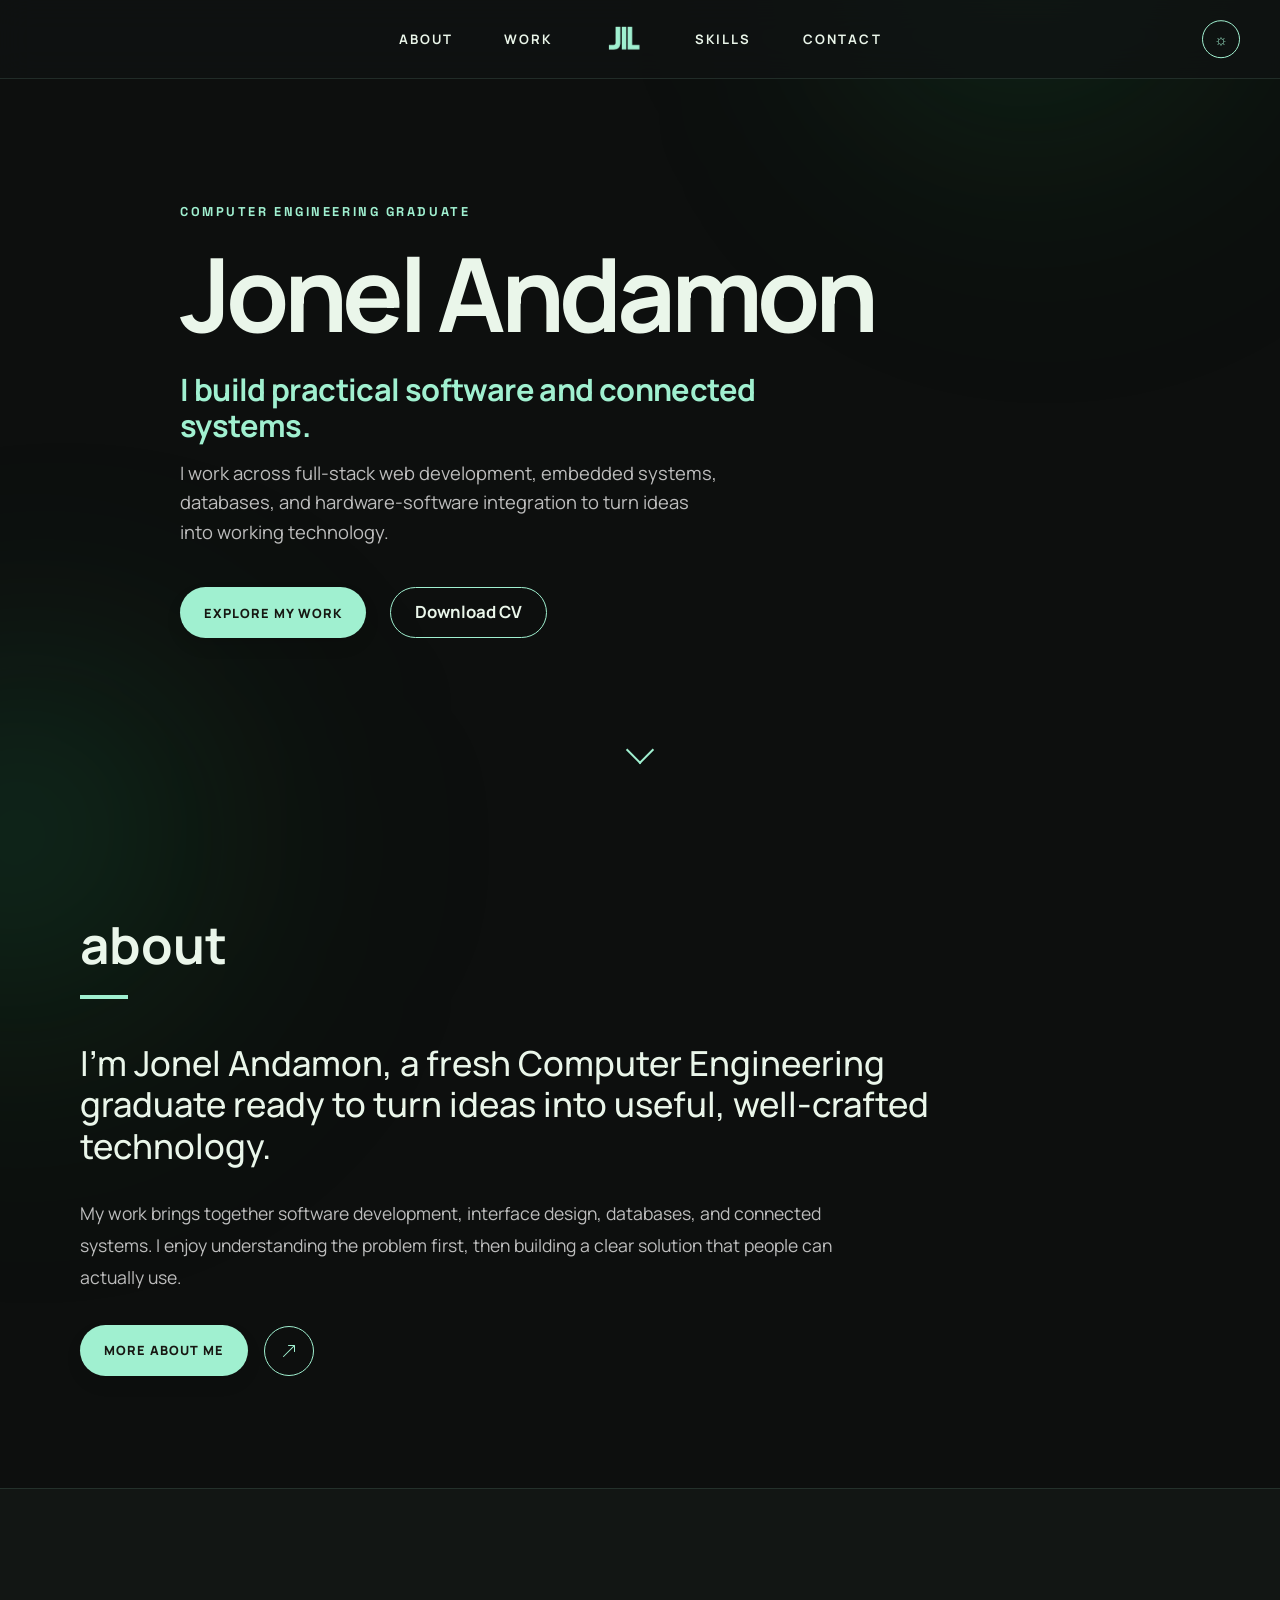
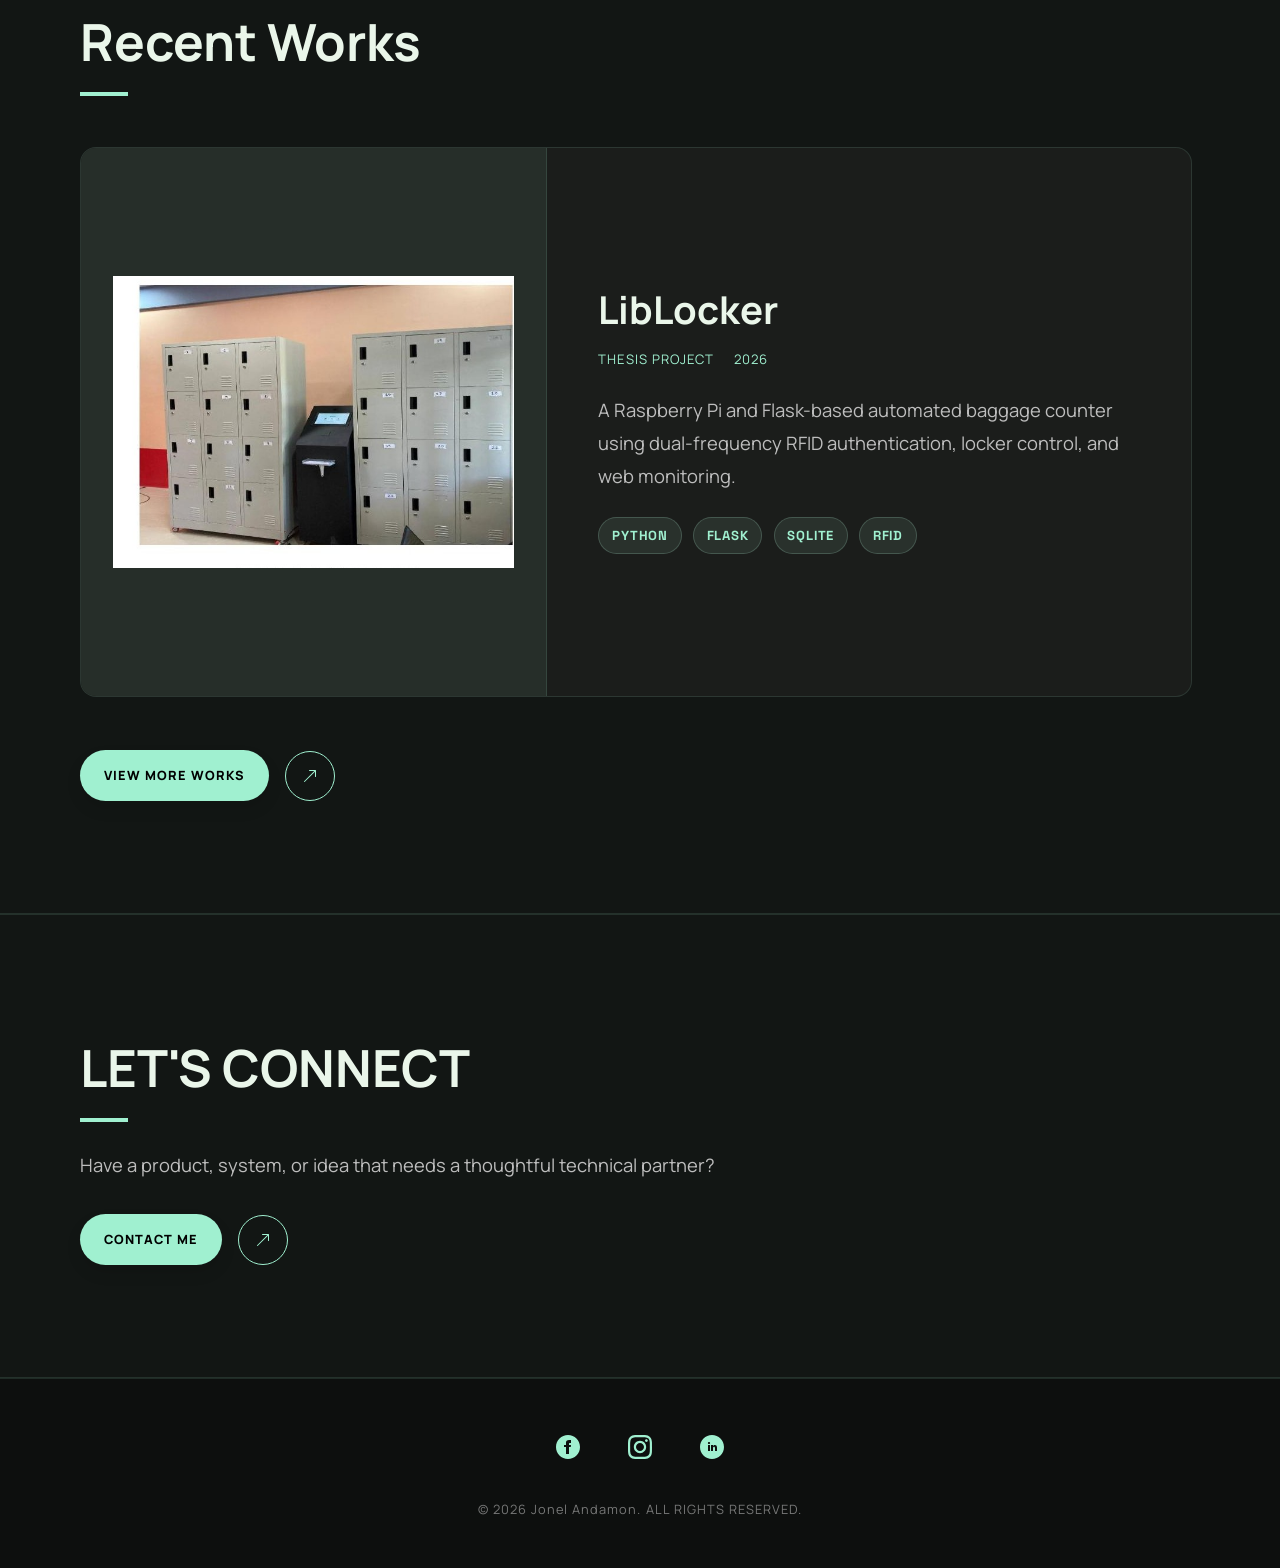
==== commit 8e34d3ea: "Add files via upload" ====
--- a/index.html
+++ b/index.html
@@ -7,8 +7,8 @@
     <title>Jonel Andamon | Computer Engineer</title>
     <link href="https://fonts.googleapis.com/css2?family=Manrope:wght@400;500;600;700;800&family=Space+Grotesk:wght@400;500;600;700&display=swap" rel="stylesheet">
     <link rel="stylesheet" href="https://unpkg.com/aos@2.3.1/dist/aos.css">
-    <link rel="stylesheet" href="portfolio.css">
-    <link rel="icon" href="images/logo.png">
+    <link rel="stylesheet" href="assets/css/portfolio.css">
+    <link rel="icon" type="image/png" sizes="64x64" href="assets/images/branding/logo.png">
 </head>
 <body>
     <div class="top-shadow"></div>
@@ -18,21 +18,21 @@
         <div class="nav-container">
             <div class="mobile-logo">
                 <a href="index.html">
-                    <img src="images/logo.png" alt="Main Logo">
+                    <img src="assets/images/branding/logo.png" alt="Portfolio logo">
                 </a>
             </div>
-            <div class="hamburger" id="hamburger">
+            <button class="hamburger" id="hamburger" type="button" aria-label="Open navigation" aria-expanded="false" aria-controls="navLinks">
                 <div class="line"></div>
                 <div class="line"></div>
                 <div class="line"></div>
-            </div>
+            </button>
             
             <nav class="nav-links" id="navLinks">
                 <a href="about.html" data-aos="fade-down">About</a>
                 <a href="work.html" data-aos="fade-down" data-aos-delay="100">Work</a>
                 <div class="logo" data-aos="fade-down" data-aos-delay="200">
                     <a href="index.html">
-                        <img src="images/logo.png" alt=""/>
+                        <img src="assets/images/branding/logo.png" alt="Portfolio logo"/>
                     </a>
                 </div>
                 <a href="skill.html" data-aos="fade-down" data-aos-delay="300">Skills</a>
@@ -53,7 +53,7 @@
             <p class="hero-copy">I work across full-stack web development, embedded systems, databases, and hardware-software integration to turn ideas into working technology.</p>
             <div class="hero-actions">
                 <a class="action-button" href="work.html">Explore my work</a>
-                <a class="text-link" href="contact.html">Let's work together</a>
+                <a class="text-link" href="cv/Jonel-Andamon-CV.pdf" download>Download CV</a>
             </div>
             <div class="scroll-indicator">
                 <span></span>
@@ -72,18 +72,12 @@
             </p>
 
             <div class="button-group" data-aos="fade-up">
-                <a href="about.html">
-                <button class="action-button">
-                    More About Me
-                </button>
-                </a>
-                <a href="about.html">
-                <button class="icon-button">
+                <a href="about.html" class="action-button">More About Me</a>
+                <a href="about.html" class="icon-button" aria-label="More about me">
                     <svg xmlns="http://www.w3.org/2000/svg" width="16" height="16" fill="currentColor" viewBox="0 0 16 16">
                         <path fill-rule="evenodd" d="M14 2.5a.5.5 0 0 0-.5-.5h-6a.5.5 0 0 0 0 1h4.793L2.146 13.146a.5.5 0 0 0 .708.708L13 3.707V8.5a.5.5 0 0 0 1 0v-6z"/>
                     </svg>
-                </button>
-            </a>
+                </a>
             </div>
     </section>
 
@@ -93,10 +87,12 @@
             
             <div class="works-carousel" data-carousel data-aos="fade-up">
                 <div class="works-carousel-track">
-                    <a class="project-card-carousel" href="liblocker.html" aria-label="View LibLocker project details">
-                        <div class="project-image-vertical"
-                             style="background-image: url('images/liblocker/deployed.jpg')"
-                             aria-hidden="true"></div>
+                    <a class="project-card-carousel" href="projects/liblocker/" aria-label="View LibLocker project details">
+                        <div class="project-image-vertical">
+                            <img src="projects/liblocker/images/deployed.jpg"
+                                 alt="LibLocker deployed system"
+                                 loading="lazy">
+                        </div>
                         <div class="project-info">
                             <h3>LibLocker</h3>
                             <div class="project-meta">
@@ -115,10 +111,12 @@
                         </div>
                     </a>
 
-                    <a class="project-card-carousel" href="project-template.html" aria-label="View RAWR Casino work details">
-                        <div class="project-image-vertical"
-                             style="background-image: url('images/rawr-casino.png')"
-                             aria-hidden="true"></div>
+                    <a class="project-card-carousel" href="projects/rawr/" aria-label="View RAWR Casino work details">
+                        <div class="project-image-vertical">
+                            <img src="projects/rawr/images/rawr-casino.png"
+                                 alt="RAWR Casino web application"
+                                 loading="lazy">
+                        </div>
                         <div class="project-info">
                             <h3>RAWR Casino</h3>
                             <div class="project-meta">
@@ -126,21 +124,23 @@
                                 <span class="project-date">2025</span>
                             </div>
                             <p class="project-description">
-                                A decentralized e-casino platform combining token-based gameplay with blockchain wallet integration.
+                                A full-stack casino web application with user authentication and database-driven game functionality.
                             </p>
                             <div class="tech-stack">
                                 <span>PHP</span>
                                 <span>MySQL</span>
-                                <span>Ethers.js</span>
-                                <span>Hardhat</span>
-                            </div>
-                        </div>
-                    </a>
-
-                    <a class="project-card-carousel" href="work.html" aria-label="View TourGo work details">
-                        <div class="project-image-vertical"
-                             style="background-image: url('images/tourgo.png')"
-                             aria-hidden="true"></div>
+                                <span>HTML5</span>
+                                <span>JavaScript</span>
+                            </div>
+                        </div>
+                    </a>
+
+                    <a class="project-card-carousel" href="projects/tourgo/" aria-label="View TourGo work details">
+                        <div class="project-image-vertical">
+                            <img src="projects/tourgo/images/tourgo.png"
+                                 alt="TourGo car rental web application"
+                                 loading="lazy">
+                        </div>
                         <div class="project-info">
                             <h3>TourGo</h3>
                             <div class="project-meta">
@@ -148,7 +148,7 @@
                                 <span class="project-date">2025</span>
                             </div>
                             <p class="project-description">
-                                A car rental platform with customer, agency, and administrator dashboards for managing bookings and rental history.
+                                A full-stack car rental platform with authentication, vehicle management, and dedicated dashboards for multiple user roles.
                             </p>
                             <div class="tech-stack">
                                 <span>PHP</span>
@@ -160,17 +160,11 @@
                 </div>
             </div>
         <div class="button-group" data-aos="fade-up">
-            <a href="work.html">
-            <button class="action-button">
-                View More Works
-            </button>
-            </a>
-            <a href="work.html">
-            <button class="icon-button">
+            <a href="work.html" class="action-button">View More Works</a>
+            <a href="work.html" class="icon-button" aria-label="View more works">
                 <svg xmlns="http://www.w3.org/2000/svg" width="16" height="16" fill="currentColor" viewBox="0 0 16 16">
                     <path fill-rule="evenodd" d="M14 2.5a.5.5 0 0 0-.5-.5h-6a.5.5 0 0 0 0 1h4.793L2.146 13.146a.5.5 0 0 0 .708.708L13 3.707V8.5a.5.5 0 0 0 1 0v-6z"/>
                 </svg>
-            </button>
             </a>
         </div>
     </section>
@@ -180,17 +174,11 @@
             <h2 class="section-title" data-aos="fade-up">LET'S CONNECT</h2>
             <p class="section-text" data-aos="fade-up">Have a product, system, or idea that needs a thoughtful technical partner?</p>
             <div class="button-group" data-aos="fade-up">
-                <a href="contact.html">
-                <button class="action-button">
-                    Contact Me
-                </button>
-                </a>
-                <a href="contact.html">
-                <button class="icon-button">
+                <a href="contact.html" class="action-button">Contact Me</a>
+                <a href="contact.html" class="icon-button" aria-label="Contact me">
                     <svg xmlns="http://www.w3.org/2000/svg" width="16" height="16" fill="currentColor" viewBox="0 0 16 16">
                         <path fill-rule="evenodd" d="M14 2.5a.5.5 0 0 0-.5-.5h-6a.5.5 0 0 0 0 1h4.793L2.146 13.146a.5.5 0 0 0 .708.708L13 3.707V8.5a.5.5 0 0 0 1 0v-6z"/>
                     </svg>
-                </button>
                 </a>
             </div>
         </div>
@@ -198,17 +186,17 @@
 
     <footer>
         <div class="social-links" data-aos="fade-up">
-            <a href="https://www.facebook.com/share/1BYpJdVybT/" target="_blank" aria-label="Facebook">
+            <a href="https://www.facebook.com/share/1BYpJdVybT/" target="_blank" aria-label="Facebook" rel="noopener noreferrer">
                 <svg xmlns="http://www.w3.org/2000/svg" width="24" height="24" viewBox="0 0 24 24" fill="var(--primary)">
                     <path d="M12 0c-6.627 0-12 5.373-12 12s5.373 12 12 12 12-5.373 12-12-5.373-12-12-12zm3 8h-1.35c-.538 0-.65.221-.65.778v1.222h2l-.209 2h-1.791v7h-3v-7h-2v-2h2v-2.308c0-1.769.931-2.692 3.029-2.692h1.971v3z"/>
                 </svg>
             </a>
-            <a href="https://www.instagram.com/_dyoneeell?igsh=d3g4NmZldGcwbHEw" target="_blank" aria-label="Instagram">
+            <a href="https://www.instagram.com/_dyoneeell?igsh=d3g4NmZldGcwbHEw" target="_blank" aria-label="Instagram" rel="noopener noreferrer">
                 <svg xmlns="http://www.w3.org/2000/svg" width="24" height="24" viewBox="0 0 24 24" fill="var(--primary)">
                     <path d="M12 2.163c3.204 0 3.584.012 4.85.07 3.252.148 4.771 1.691 4.919 4.919.058 1.265.069 1.645.069 4.849 0 3.205-.012 3.584-.069 4.849-.149 3.225-1.664 4.771-4.919 4.919-1.266.058-1.644.07-4.85.07-3.204 0-3.584-.012-4.849-.07-3.26-.149-4.771-1.699-4.919-4.92-.058-1.265-.07-1.644-.07-4.849 0-3.204.013-3.583.07-4.849.149-3.227 1.664-4.771 4.919-4.919 1.266-.057 1.645-.069 4.849-.069zm0-2.163c-3.259 0-3.667.014-4.947.072-4.358.2-6.78 2.618-6.98 6.98-.059 1.281-.073 1.689-.073 4.948 0 3.259.014 3.668.072 4.948.2 4.358 2.618 6.78 6.98 6.98 1.281.058 1.689.072 4.948.072 3.259 0 3.668-.014 4.948-.072 4.354-.2 6.782-2.618 6.979-6.98.059-1.28.073-1.689.073-4.948 0-3.259-.014-3.667-.072-4.947-.196-4.354-2.617-6.78-6.979-6.98-1.281-.059-1.69-.073-4.949-.073zm0 5.838c-3.403 0-6.162 2.759-6.162 6.162s2.759 6.163 6.162 6.163 6.162-2.759 6.162-6.163c0-3.403-2.759-6.162-6.162-6.162zm0 10.162c-2.209 0-4-1.79-4-4 0-2.209 1.791-4 4-4s4 1.791 4 4c0 2.21-1.791 4-4 4zm6.406-11.845c-.796 0-1.441.645-1.441 1.44s.645 1.44 1.441 1.44c.795 0 1.439-.645 1.439-1.44s-.644-1.44-1.439-1.44z"/>
                 </svg>
             </a>
-            <a href="https://www.linkedin.com/in/jonel-andamon-7ba1b735b?trk=contact-info" target="_blank" aria-label="LinkedIn">
+            <a href="https://www.linkedin.com/in/jonel-andamon-7ba1b735b?trk=contact-info" target="_blank" aria-label="LinkedIn" rel="noopener noreferrer">
                 <svg xmlns="http://www.w3.org/2000/svg" width="24" height="24" viewBox="0 0 24 24" fill="var(--primary)">
                     <path d="M12 0c-6.627 0-12 5.373-12 12s5.373 12 12 12 12-5.373 12-12-5.373-12-12-12zm-2 16h-2v-6h2v6zm-1-6.891c-.607 0-1.1-.496-1.1-1.109 0-.612.492-1.109 1.1-1.109s1.1.497 1.1 1.109c0 .613-.493 1.109-1.1 1.109zm8 6.891h-1.998v-2.861c0-1.881-2.002-1.722-2.002 0v2.861h-2v-6h2v1.093c.872-1.616 4-1.736 4 1.548v3.359z"/>
                 </svg>
@@ -224,7 +212,7 @@
     </div>
     
     <script src="https://unpkg.com/aos@2.3.1/dist/aos.js"></script>
-    <script src="portfolio.js"></script>
+    <script src="assets/js/portfolio.js"></script>
 </body>
 </html>
 
--- a/assets/css/portfolio.css
+++ b/assets/css/portfolio.css
@@ -0,0 +1,3027 @@
+/* ====================== ROOT VARIABLES ====================== */
+:root {
+    --primary: #a0f0d0;
+    --primary-dark: #23c483;
+    --bg-dark: #0d0f0e;
+    --bg-light: #1b1d1b;
+    --text-light: #eaf6ea;
+    --muted-text-color: #bdbdbd;  
+    --timeline-marker: 20px;
+    --card-padding: 2rem;
+}
+
+/* ====================== BASE STYLES ====================== */
+* {
+    margin: 0;
+    padding: 0;
+    box-sizing: border-box;
+    font-family: 'Manrope', sans-serif;
+    scroll-behavior: smooth;
+}
+
+body {
+    background-color: var(--bg-dark);
+    color: var(--text-light);
+    overflow-x: hidden;
+    transition: background-color 0.45s ease, color 0.45s ease;
+}
+
+/* ====================== TYPOGRAPHY ====================== */
+.section-title {
+    font-size: 2.5rem;
+    color: var(--primary);
+    margin-bottom: 3rem;
+    text-transform: uppercase;
+    letter-spacing: 3px;
+    position: relative;
+    display: inline-block;
+}
+
+.section-title::after {
+    content: '';
+    position: absolute;
+    bottom: -10px;
+    left: 0;
+    width: 50px;
+    height: 3px;
+    background: var(--primary);
+}
+
+.section-title .line {
+    flex-grow: 1;
+    height: 2px;
+    background: var(--primary);
+}
+
+.intro {
+    font-size: 1.75rem;
+    margin: 3rem 0 4rem;
+    font-weight: 500;
+    color: var(--text-light);
+}
+
+.details {
+    color: var(--muted-text-color);
+    font-size: 1.3rem;
+    line-height: 2;
+}
+
+.section-text {
+    font-size: 1.1rem;
+    line-height: 1.8;
+    max-width: 700px;
+    margin-bottom: 2rem;
+}
+
+/* ====================== LAYOUT & CONTAINERS ====================== */
+.container {
+    max-width: 1200px;
+    margin: 0 auto;
+}
+
+.section {
+    padding: 6rem 2rem;
+    position: relative;
+}
+
+.button-group {
+    display: flex;
+    gap: 1rem;
+    margin-top: 2rem;
+}
+
+/* ====================== BACKGROUND ELEMENTS ====================== */
+.top-shadow,
+.bottom-shadow {
+    position: fixed;
+    width: 800px;
+    height: 800px;
+    background: rgba(0, 100, 0, 0.15);
+    border-radius: 50%;
+    filter: blur(100px);
+    z-index: -1;
+}
+
+.top-shadow {
+    top: 20%;
+    left: -800px;
+    animation: floatRight 25s linear infinite;
+}
+
+.bottom-shadow {
+    bottom: 20%;
+    left: -800px;
+    animation: floatRight 30s linear infinite 5s;
+}
+
+@keyframes floatRight {
+    0% { transform: translateX(-100%); }
+    100% { transform: translateX(calc(100vw + 100%)); }
+}
+
+/* ====================== NAVIGATION ====================== */
+header {
+    position: fixed;
+    top: 0;
+    width: 100%;
+    padding: 1.5rem 2rem;
+    background: none;
+    backdrop-filter: blur(10px);
+    z-index: 100;
+    transition: transform 0.35s ease, box-shadow 0.35s ease;
+}
+
+header.hide-nav {
+    transform: translateY(-100%);
+    transition: transform 0.3s ease-in-out;
+}
+
+
+.nav-container {
+    max-width: 1200px;
+    margin: 0 auto;
+    display: flex;
+    justify-content: center;
+    align-items: center;
+    position: relative;
+}
+
+.mobile-logo {
+    display: none;
+}
+
+.logo {
+    display: flex;
+    align-items: center;
+}
+
+.logo img {
+    height: 40px;
+    object-fit: contain;
+}
+
+.nav-links {
+    display: flex;
+    align-items: center;
+    justify-content: center;
+    width: 100%;
+    gap: 4rem;
+}
+
+.nav-links a {
+    color: var(--text-light);
+    text-decoration: none;
+    font-size: 0.9rem;
+    text-transform: uppercase;
+    letter-spacing: 6px;
+    transition: color 0.3s;
+    position: relative;
+}
+
+.nav-links a:hover {
+    color: var(--primary);
+}
+
+.nav-links a::after {
+    content: "";
+    position: absolute;
+    left: 50%;
+    bottom: -4px;
+    transform: translateX(-50%);
+    height: 2px;
+    width: 0;
+    background-color: var(--primary);
+    transition: width 0.4s ease;
+}
+
+.nav-links a:hover::after {
+    width: 100%;
+}
+
+.theme-toggle {
+    align-items: center;
+    background: transparent;
+    border: 1px solid var(--primary);
+    border-radius: 999px;
+    color: var(--primary);
+    cursor: pointer;
+    display: inline-flex;
+    font-family: 'Manrope', sans-serif;
+    font-size: 1.05rem;
+    justify-content: center;
+    height: 2.35rem;
+    padding: 0;
+    position: absolute;
+    right: 0;
+    top: 50%;
+    transform: translateY(-50%);
+    width: 2.35rem;
+    transition: background-color 0.3s ease, color 0.3s ease, transform 0.3s ease;
+    z-index: 102;
+}
+
+.theme-toggle:hover,
+.theme-toggle:focus-visible {
+    background: var(--primary);
+    color: var(--bg-dark);
+    outline: none;
+    transform: translateY(calc(-50% - 2px));
+}
+
+.theme-icon::before {
+    content: '\263C';
+    font-size: 0.95rem;
+}
+
+[data-theme="light"] .theme-icon::before {
+    content: '\263E';
+}
+
+.theme-label {
+    display: none;
+}
+
+.hamburger {
+    display: none;
+    flex-direction: column;
+    justify-content: space-between;
+    width: 30px;
+    height: 21px;
+    cursor: pointer;
+    z-index: 101;
+}
+
+.hamburger .line {
+    width: 100%;
+    height: 3px;
+    background: var(--primary);
+    border-radius: 3px;
+    transition: all 0.3s ease;
+}
+
+/* ====================== HERO SECTION ====================== */
+.hero {
+    height: 100vh;
+    display: flex;
+    align-items: center;
+    justify-content: center;
+    text-align: center;
+    padding: 0 2rem;
+    padding-top: 80px;
+}
+
+.hero h1 {
+    font-size: 5rem;
+    font-weight: 700;
+    color: var(--primary);
+    margin-bottom: 1rem;
+    letter-spacing: 5px;
+    text-transform: uppercase;
+}
+
+.hero .subtitle {
+    font-size: 1.4rem;
+    margin-bottom: 3rem;
+    letter-spacing: 2px;
+}
+
+.scroll-indicator {
+    position: absolute;
+    bottom: 40px;
+    left: 50%;
+    transform: translateX(-50%);
+}
+
+.scroll-indicator span {
+    display: block;
+    width: 20px;
+    height: 20px;
+    border-bottom: 2px solid var(--primary);
+    border-right: 2px solid var(--primary);
+    transform: rotate(45deg);
+    animation: scrollAnimation 2s infinite;
+}
+
+@keyframes scrollAnimation {
+    0% { opacity: 0; transform: rotate(45deg) translateY(-20px); }
+    50% { opacity: 1; }
+    100% { opacity: 0; transform: rotate(45deg) translateY(20px); }
+}
+
+/* ====================== BUTTONS ====================== */
+.action-button {
+    padding: 1.3em 3em;
+    font-size: 12px;
+    text-transform: uppercase;
+    letter-spacing: 2.5px;
+    font-weight: 500;
+    color: #000;
+    background-color: var(--primary);
+    border: none;
+    border-radius: 45px;
+    box-shadow: 0px 8px 15px rgba(0, 0, 0, 0.1);
+    transition: all 0.3s ease 0s;
+    cursor: pointer;
+    outline: none;
+}
+
+.action-button:hover {
+    background-color: var(--primary-dark);
+    box-shadow: 0px 15px 20px rgba(46, 229, 157, 0.4);
+    color: #fff;
+    transform: translateY(-7px);
+}
+
+.action-button:active {
+    transform: translateY(-1px);
+}
+
+.icon-button {
+    width: 50px;
+    height: 50px;
+    display: flex;
+    align-items: center;
+    justify-content: center;
+    background-color: var(--primary);
+    border: none;
+    border-radius: 50%;
+    cursor: pointer;
+    transition: all 0.3s ease;
+    box-shadow: 0px 8px 15px rgba(0, 0, 0, 0.1);
+}
+
+.icon-button svg {
+    transition: all 0.3s ease;
+}
+
+.icon-button:hover {
+    background-color: var(--primary-dark);
+    box-shadow: 0px 15px 20px rgba(46, 229, 157, 0.4);
+    transform: translateY(-7px);
+}
+
+.dark-section .icon-button {
+    color: var(--primary);
+}
+
+.icon-button:hover svg {
+    transform: translate(3px, -3px);
+}
+
+.icon-button:active {
+    transform: translateY(-1px);
+}
+
+.dark-section .action-button {
+    --primary: #a0f0d0;
+    color: #000;
+}
+
+.dark-section .icon-button {
+    --primary: #a0f0d0;
+    color: var(--primary);
+}
+
+.dark-section .action-button:hover,
+.dark-section .icon-button:hover {
+    background-color: var(--primary-dark);
+    color: #fff;
+}
+
+/* ====================== SKILLS SECTION ====================== */
+.tech-overview {
+    margin-bottom: 4rem;
+}
+
+.tech-grid {
+    display: grid;
+    grid-template-columns: repeat(auto-fit, minmax(240px, 1fr));
+    gap: 2rem;
+    margin-top: 3rem;
+}
+
+.tech-card {
+    background: rgba(27, 29, 27, 0.7);
+    border: 1px solid rgba(160, 240, 208, 0.1);
+    border-radius: 15px;
+    padding: 2rem;
+    text-align: center;
+    transition: all 0.4s cubic-bezier(0.23, 1, 0.32, 1);
+    position: relative;
+    overflow: hidden;
+    cursor: pointer;
+}
+
+.tech-card::before {
+    content: '';
+    position: absolute;
+    top: 0;
+    left: -100%;
+    width: 100%;
+    height: 100%;
+    background: linear-gradient(90deg, transparent, rgba(160, 240, 208, 0.1), transparent);
+    transition: left 0.5s ease;
+}
+
+.tech-card:hover::before {
+    left: 100%;
+}
+
+.tech-card:hover {
+    transform: translateY(-10px) scale(1.02);
+    border-color: var(--primary);
+    box-shadow: 0 15px 40px rgba(35, 196, 131, 0.2);
+    background: rgba(35, 196, 131, 0.05);
+}
+
+.tech-icon {
+    width: 80px;
+    height: 80px;
+    margin: 0 auto 1.5rem;
+    display: flex;
+    align-items: center;
+    justify-content: center;
+    border-radius: 50%;
+    background: rgba(160, 240, 208, 0.1);
+    transition: all 0.4s ease;
+}
+
+.tech-icon svg {
+    width: 50px;
+    height: 50px;
+    color: var(--primary);
+    transition: all 0.4s ease;
+}
+
+.tech-card:hover .tech-icon {
+    background: rgba(160, 240, 208, 0.2);
+    transform: scale(1.1) rotate(5deg);
+    box-shadow: 0 10px 30px rgba(35, 196, 131, 0.3);
+}
+
+.tech-card:hover .tech-icon svg {
+    color: var(--primary-dark);
+    transform: scale(1.1);
+}
+
+.tech-card h4 {
+    color: var(--primary);
+    font-size: 1.3rem;
+    margin-bottom: 0.75rem;
+    font-weight: 700;
+    transition: color 0.3s ease;
+}
+
+.tech-card:hover h4 {
+    color: var(--primary-dark);
+}
+
+.tech-card p {
+    color: var(--muted-text-color);
+    font-size: 0.95rem;
+    line-height: 1.6;
+    transition: color 0.3s ease;
+}
+
+.tech-card:hover p {
+    color: var(--text-light);
+}
+
+.vertical-skills {
+    display: flex;
+    flex-direction: column;
+    gap: 3rem;
+    max-width: 800px;
+    margin: 0 auto;
+}
+
+.skill-group {
+    border-left: 3px solid var(--primary-dark);
+    padding-left: 2rem;
+    position: relative;
+}
+
+.skill-group h3 {
+    color: var(--primary);
+    font-size: 1.5rem;
+    margin-bottom: 1.5rem;
+    text-transform: uppercase;
+    letter-spacing: 2px;
+}
+
+.skill-item {
+    margin-bottom: 2rem;
+    padding: 1.5rem;
+    background: rgba(27, 29, 27, 0.5);
+    border-radius: 8px;
+    transition: transform 0.3s ease;
+}
+
+.skill-item:hover {
+    transform: translateX(10px);
+}
+
+.skill-item h4 {
+    color: var(--primary);
+    margin-bottom: 0.5rem;
+    font-size: 1.1rem;
+}
+
+.skill-item p {
+    color: var(--muted-text-color);
+    line-height: 1.6;
+    font-size: 0.95rem;
+}
+
+.skill-item-with-icon {
+    display: flex;
+    gap: 1.5rem;
+    align-items: flex-start;
+    margin-bottom: 2rem;
+    padding: 1.5rem;
+    background: rgba(27, 29, 27, 0.5);
+    border: 1px solid rgba(160, 240, 208, 0.1);
+    border-radius: 12px;
+    transition: all 0.4s cubic-bezier(0.23, 1, 0.32, 1);
+    cursor: pointer;
+}
+
+.skill-item-with-icon:hover {
+    transform: translateX(15px);
+    background: rgba(35, 196, 131, 0.08);
+    border-color: var(--primary);
+    box-shadow: 0 8px 24px rgba(35, 196, 131, 0.15);
+}
+
+.skill-icon {
+    flex-shrink: 0;
+    width: 60px;
+    height: 60px;
+    display: flex;
+    align-items: center;
+    justify-content: center;
+    background: rgba(160, 240, 208, 0.1);
+    border-radius: 12px;
+    transition: all 0.4s ease;
+}
+
+.skill-icon svg {
+    width: 35px;
+    height: 35px;
+    color: var(--primary);
+    transition: all 0.4s ease;
+}
+
+.skill-icon span {
+    display: flex;
+    align-items: center;
+    justify-content: center;
+}
+
+.skill-item-with-icon:hover .skill-icon {
+    background: rgba(160, 240, 208, 0.2);
+    transform: scale(1.1) rotate(-5deg);
+    box-shadow: 0 8px 20px rgba(35, 196, 131, 0.25);
+}
+
+.skill-item-with-icon:hover .skill-icon svg {
+    color: var(--primary-dark);
+    transform: scale(1.05);
+}
+
+.skill-content {
+    flex: 1;
+}
+
+.skill-content h4 {
+    color: var(--primary);
+    font-size: 1.2rem;
+    margin-bottom: 0.5rem;
+    font-weight: 700;
+    transition: color 0.3s ease;
+}
+
+.skill-item-with-icon:hover .skill-content h4 {
+    color: var(--primary-dark);
+}
+
+.skill-content p {
+    color: var(--muted-text-color);
+    line-height: 1.7;
+    font-size: 0.95rem;
+    transition: color 0.3s ease;
+}
+
+.skill-item-with-icon:hover .skill-content p {
+    color: var(--text-light);
+}
+
+
+
+/* ====================== CONTACT SECTION ====================== */
+.contact-intro {
+    text-align: center;
+    max-width: 600px;
+    margin: 0 auto 4rem;
+}
+
+.contact-intro p {
+    color: var(--muted-text-color);
+    font-size: 1.2rem;
+    line-height: 1.8;
+    position: relative;
+}
+
+.contact-intro p::after {
+    content: '';
+    display: block;
+    width: 50px;
+    height: 2px;
+    background: var(--primary);
+    margin: 2rem auto;
+}
+
+.vertical-contacts {
+    display: flex;
+    flex-direction: column;
+    gap: 4rem;
+    max-width: 1000px;
+    margin: 0 auto;
+}
+
+.contact-group {
+    border-left: 3px solid var(--primary-dark);
+    border-left-width: 4px;
+    padding-left: 3rem;
+    position: relative;
+}
+
+.contact-group h3 {
+    color: var(--primary);
+    font-size: 2rem;
+    margin-bottom: 2.5rem;
+    text-transform: uppercase;
+    letter-spacing: 3px;
+}
+
+.contact-item {
+    margin-bottom: 2.5rem;
+    padding: 2rem;
+    border: 2px solid rgba(160, 240, 208, 0.1);
+    transition: transform 0.3s ease;
+}
+
+.contact-item:hover {
+    transform: translateX(10px);
+}
+
+.contact-item h4 {
+    color: var(--primary);
+    margin-bottom: .1rem;
+    font-size: 1.3rem;
+}
+
+.contact-item p {
+    color: var(--muted-text-color);
+    line-height: 1.8;
+    font-size: 1.1rem;
+}
+
+.contact-form-group {
+    width: 100%;
+}
+
+.contact-form {
+    display: grid;
+    gap: 1.25rem;
+    max-width: 760px;
+}
+
+.form-field {
+    display: grid;
+    gap: 0.5rem;
+}
+
+.form-field label {
+    color: var(--primary);
+    font-size: 0.85rem;
+    font-weight: 700;
+    letter-spacing: 0.04em;
+}
+
+.form-field input,
+.form-field textarea {
+    background: rgba(13, 15, 14, 0.45);
+    border: 1px solid rgba(160, 240, 208, 0.2);
+    border-radius: 0.5rem;
+    color: var(--text-light);
+    font: inherit;
+    padding: 0.85rem 1rem;
+    transition: border-color 0.3s ease, box-shadow 0.3s ease, background-color 0.3s ease;
+    width: 100%;
+}
+
+.form-field textarea {
+    min-height: 8rem;
+    resize: vertical;
+}
+
+.form-field input:focus,
+.form-field textarea:focus {
+    border-color: var(--primary);
+    box-shadow: 0 0 0 3px rgba(160, 240, 208, 0.12);
+    outline: none;
+}
+
+.contact-form .action-button {
+    justify-self: start;
+}
+
+.contact-form .action-button:disabled {
+    cursor: wait;
+    opacity: 0.65;
+    transform: none;
+}
+
+.form-status {
+    min-height: 1.5rem;
+    color: var(--muted-text-color);
+    font-size: 0.9rem;
+}
+
+.form-status.is-success {
+    color: var(--primary);
+}
+
+.form-status.is-error {
+    color: #ef9b9b;
+}
+
+[data-theme="light"] .form-field input,
+[data-theme="light"] .form-field textarea {
+    background: rgba(255, 255, 255, 0.9);
+    border-color: rgba(23, 53, 42, 0.2);
+    color: var(--text-light);
+}
+
+[data-theme="light"] .form-field input:focus,
+[data-theme="light"] .form-field textarea:focus {
+    box-shadow: 0 0 0 3px rgba(22, 131, 91, 0.14);
+}
+
+/* ====================== ABOUT SECTION ====================== */
+.about-section {
+    padding: 6rem 2rem;
+    position: relative;
+}
+
+.education-timeline {
+    position: relative;
+    padding-left: 3rem;
+    margin: 4rem 0;
+    border-left: 3px solid var(--primary);
+}
+
+.education-timeline::before {
+    content: '';
+    position: absolute;
+    left: -3px;
+    top: 0;
+    height: 100%;
+    width: 3px;
+    background: linear-gradient(
+        to bottom,
+        transparent,
+        var(--primary-dark),
+        transparent
+    );
+}
+
+.timeline-item {
+    position: relative;
+    margin-bottom: 4rem;
+    padding: 2rem;
+    background: rgba(27, 29, 27, 0.7);
+    border-radius: 8px;
+    border: 1px solid rgba(160, 240, 208, 0.1);
+    transition: transform 0.3s ease;
+}
+
+.timeline-item:hover {
+    transform: translateX(20px);
+    border-color: var(--primary);
+}
+
+.timeline-item::before {
+    content: '';
+    position: absolute;
+    left: -3.8rem;
+    top: 2.5rem;
+    width: var(--timeline-marker);
+    height: var(--timeline-marker);
+    background: var(--bg-dark);
+    border: 3px solid var(--primary);
+    border-radius: 50%;
+    z-index: 1;
+}
+
+.timeline-date {
+    color: var(--primary);
+    font-family: 'Space Grotesk', sans-serif;
+    font-size: 1.1rem;
+    margin-bottom: 1rem;
+}
+
+.timeline-details {
+    color: var(--muted-text-color);
+    line-height: 1.8;
+    font-size: 1.1rem;
+}
+
+.additional-info {
+    display: grid;
+    grid-template-columns: repeat(auto-fit, minmax(300px, 1fr));
+    gap: 3rem;
+    margin-top: 4rem;
+}
+
+.info-card {
+    padding: var(--card-padding);
+    background: rgba(27, 29, 27, 0.7);
+    border-radius: 10px;
+    border: 1px solid rgba(160, 240, 208, 0.1);
+    transition: all 0.3s ease;
+}
+
+.info-card:hover {
+    transform: translateY(-10px);
+    box-shadow: 0 10px 30px rgba(35, 196, 131, 0.1);
+    border-color: var(--primary);
+}
+
+/* ====================== PROJECTS SECTION ====================== */
+.work-intro {
+    text-align: center;
+    max-width: 800px;
+    margin: 0 auto 4rem;
+}
+
+.section-subtitle {
+    color: var(--muted-text-color);
+    font-size: 1.1rem;
+    line-height: 1.6;
+    margin-top: 1rem;
+}
+
+.vertical-projects {
+    display: grid;
+    gap: 4rem;
+    margin-top: 3rem;
+}
+
+.project-card-vertical {
+    background: rgba(27, 29, 27, 0.7);
+    border-radius: 15px;
+    overflow: hidden;
+    border: 1px solid rgba(195, 243, 194, 0.1);
+    transition: all 0.3s ease;
+    scroll-margin-top: 100px;
+}
+
+.featured-project-card {
+    border: 2px solid var(--primary-dark);
+    background: rgba(35, 196, 131, 0.05);
+    box-shadow: 0 8px 30px rgba(35, 196, 131, 0.15);
+}
+
+.featured-label {
+    display: inline-block;
+    background: var(--primary);
+    color: var(--bg-dark);
+    font-size: 0.7rem;
+    font-weight: 700;
+    letter-spacing: 0.1em;
+    padding: 0.4rem 1rem;
+    border-radius: 20px;
+    margin-bottom: 0.75rem;
+    text-transform: uppercase;
+}
+
+.project-role-info {
+    font-family: 'Space Grotesk', sans-serif;
+    padding: 0.75rem 1.25rem;
+    background: rgba(160, 240, 208, 0.08);
+    border-left: 3px solid var(--primary);
+    border-radius: 4px;
+}
+
+.project-image-vertical {
+    height: 200px;
+    background-size: cover;
+    background-position: center;
+    position: relative;
+}
+
+.project-info {
+    padding: 2.5rem;
+}
+
+.project-info h3 {
+    font-size: 2rem;
+    color: var(--primary);
+    margin-bottom: 0.5rem;
+    letter-spacing: 1px;
+}
+
+.project-meta {
+    display: flex;
+    gap: 1.5rem;
+    margin: 1rem 0;
+    color: var(--primary-dark);
+    font-family: 'Manrope', sans-serif;
+    font-size: 0.9rem;
+}
+
+.project-description {
+    color: var(--text-light);
+    line-height: 1.8;
+    margin: 1.5rem 0;
+    font-size: 1.1rem;
+}
+
+.tech-stack {
+    display: flex;
+    flex-wrap: wrap;
+    gap: 0.8rem;
+    margin: 1.5rem 0;
+}
+
+.tech-stack span {
+    background: rgba(160, 240, 208, 0.1);
+    color: var(--primary);
+    padding: 0.5rem 1.2rem;
+    border-radius: 20px;
+    font-size: 0.9rem;
+    font-family: 'Space Grotesk', sans-serif;
+    text-transform: uppercase;
+}
+
+.tech-stack-large span {
+    font-size: 1rem;
+    padding: 0.6rem 1.4rem;
+}
+
+.project-features {
+    border-top: 1px solid rgba(160, 240, 208, 0.1);
+    padding-top: 2rem;
+    margin-top: 2rem;
+}
+
+.project-features h4 {
+    color: var(--primary);
+    margin-bottom: 1rem;
+}
+
+.project-features ul {
+    padding-left: 1.5rem;
+    color: var(--muted-text-color);
+    line-height: 1.8;
+}
+
+.project-features li {
+    margin-bottom: 0.5rem;
+}
+
+.project-card-vertical:hover {
+    transform: translateY(-5px);
+    box-shadow: 0 15px 30px rgba(0, 0, 0, 0.3);
+    border-color: var(--primary);
+}
+
+.featured-project-card:hover {
+    box-shadow: 0 20px 40px rgba(35, 196, 131, 0.25);
+}
+
+/* ====================== IMAGE COLLAGE ====================== */
+.collage-container {
+    display: grid;
+    grid-template-columns: repeat(3, 1fr);
+    gap: 1.5rem;
+    max-width: 1000px;
+    margin: 0 auto 2rem;
+    padding: 1rem;
+}
+
+.collage-img {
+    position: relative;
+    border-radius: 8px;
+    overflow: hidden;
+    border: 3px solid var(--primary-dark);
+    background: var(--bg-light);
+    transition: all 0.4s cubic-bezier(0.23, 1, 0.32, 1);
+    perspective: 1000px;
+}
+
+.collage-img img {
+    width: 100%;
+    height: 250px;
+    object-fit: cover;
+    display: block;
+    transition: transform 0.4s cubic-bezier(0.23, 1, 0.32, 1);
+}
+
+.collage-img-1 img {
+    object-position: center 30%;
+}
+
+.collage-img-2 {
+    transform: translateY(1.5rem);
+}
+
+.collage-img-3 {
+    transform: translateY(-1.5rem);
+}
+
+.collage-img:hover {
+    transform: translateY(-10px) rotateX(5deg) rotateY(1deg);
+    box-shadow: 0 15px 30px rgba(35, 196, 131, 0.2);
+    z-index: 2;
+}
+
+.collage-img:hover img {
+    transform: scale(1.05);
+}
+
+.collage-img-1:hover {
+    transform: translateY(-10px) rotate(-1deg);
+}
+
+.collage-img-2:hover {
+    transform: translateY(-10px) rotate(2deg);
+}
+
+.collage-img-3:hover {
+    transform: translateY(-10px) rotate(-2deg) scale(1.02);
+}
+
+.collage-img::after {
+    content: attr(data-title);
+    position: absolute;
+    bottom: -100%;
+    left: 0;
+    width: 100%;
+    padding: 1rem;
+    background: none;
+    color: var(--primary);
+    font-family: 'Space Grotesk', sans-serif;
+    text-align: center;
+    transition: bottom 0.3s ease;
+}
+
+.collage-img:hover::after {
+    bottom: 0;
+}
+
+/* ====================== PROJECT DETAIL PAGES ====================== */
+.project-detail-hero {
+    padding: 10rem 2rem 5rem;
+    text-align: center;
+}
+
+.project-detail-hero .eyebrow {
+    color: var(--primary);
+    font-size: 0.75rem;
+    font-weight: 700;
+    letter-spacing: 0.2em;
+    margin-bottom: 1.5rem;
+    text-transform: uppercase;
+}
+
+.project-detail-hero h1 {
+    font-size: clamp(2.5rem, 6vw, 4rem);
+    color: var(--primary);
+    margin-bottom: 1rem;
+    letter-spacing: 2px;
+}
+
+.project-detail-lead {
+    font-size: clamp(1.1rem, 2vw, 1.4rem);
+    color: var(--muted-text-color);
+    max-width: 700px;
+    margin: 0 auto 2rem;
+    line-height: 1.6;
+}
+
+.project-role-badge {
+    display: inline-block;
+    background: rgba(160, 240, 208, 0.1);
+    border: 1px solid var(--primary);
+    border-radius: 20px;
+    color: var(--primary);
+    font-size: 0.85rem;
+    font-weight: 700;
+    letter-spacing: 0.05em;
+    margin-top: 1rem;
+    padding: 0.5rem 1.5rem;
+    text-transform: uppercase;
+}
+
+.project-detail-content {
+    max-width: 900px;
+    margin: 0 auto;
+}
+
+.project-hero-image {
+    margin: 0 0 4rem;
+    text-align: center;
+}
+
+.project-hero-image img {
+    width: 100%;
+    border-radius: 12px;
+    border: 2px solid var(--primary-dark);
+    box-shadow: 0 10px 40px rgba(0, 0, 0, 0.2);
+}
+
+.image-caption {
+    margin-top: 1rem;
+    font-size: 0.9rem;
+    color: var(--muted-text-color);
+    font-style: italic;
+}
+
+.project-detail-section {
+    margin-bottom: 4rem;
+}
+
+.project-detail-section h2 {
+    font-size: 2rem;
+    color: var(--primary);
+    margin-bottom: 1.5rem;
+    border-bottom: 2px solid var(--primary-dark);
+    padding-bottom: 0.5rem;
+}
+
+.project-detail-section .details {
+    font-size: 1.1rem;
+    line-height: 1.8;
+    color: var(--muted-text-color);
+    margin-bottom: 1rem;
+}
+
+.feature-grid {
+    display: grid;
+    grid-template-columns: repeat(auto-fit, minmax(280px, 1fr));
+    gap: 2rem;
+    margin-top: 2rem;
+}
+
+.feature-card {
+    padding: 2rem;
+    background: rgba(27, 29, 27, 0.5);
+    border-radius: 10px;
+    border: 1px solid rgba(160, 240, 208, 0.1);
+    transition: all 0.3s ease;
+}
+
+.feature-card:hover {
+    transform: translateY(-5px);
+    border-color: var(--primary);
+    box-shadow: 0 8px 20px rgba(35, 196, 131, 0.1);
+}
+
+.feature-card h3 {
+    color: var(--primary);
+    font-size: 1.2rem;
+    margin-bottom: 0.75rem;
+}
+
+.feature-card p {
+    color: var(--muted-text-color);
+    line-height: 1.6;
+    font-size: 0.95rem;
+}
+
+.metrics-grid {
+    display: grid;
+    grid-template-columns: repeat(auto-fit, minmax(200px, 1fr));
+    gap: 2rem;
+    margin: 2rem 0;
+}
+
+.metric-card {
+    text-align: center;
+    padding: 2rem 1rem;
+    background: rgba(160, 240, 208, 0.05);
+    border-radius: 10px;
+    border: 1px solid rgba(160, 240, 208, 0.15);
+}
+
+.metric-card strong {
+    display: block;
+    font-size: 2.5rem;
+    color: var(--primary);
+    margin-bottom: 0.5rem;
+}
+
+.metric-card span {
+    display: block;
+    color: var(--muted-text-color);
+    font-size: 0.9rem;
+    line-height: 1.4;
+}
+
+.metric-note {
+    font-size: 0.85rem;
+    color: var(--muted-text-color);
+    font-style: italic;
+    margin-top: 1.5rem;
+    padding: 1rem;
+    background: rgba(160, 240, 208, 0.03);
+    border-left: 3px solid var(--primary-dark);
+    border-radius: 4px;
+}
+
+.project-gallery {
+    display: grid;
+    grid-template-columns: repeat(auto-fit, minmax(300px, 1fr));
+    gap: 2rem;
+    margin: 2rem 0;
+}
+
+.project-gallery figure {
+    margin: 0;
+}
+
+.project-gallery img {
+    width: 100%;
+    height: auto;
+    border-radius: 8px;
+    border: 2px solid var(--primary-dark);
+    transition: transform 0.3s ease, box-shadow 0.3s ease;
+}
+
+.project-gallery img:hover {
+    transform: scale(1.02);
+    box-shadow: 0 8px 20px rgba(35, 196, 131, 0.2);
+}
+
+.project-gallery figcaption {
+    margin-top: 0.75rem;
+    font-size: 0.9rem;
+    color: var(--muted-text-color);
+    text-align: center;
+}
+
+.project-links {
+    display: flex;
+    gap: 1.5rem;
+    margin-top: 3rem;
+    flex-wrap: wrap;
+    justify-content: center;
+}
+
+.liblocker-gallery {
+    grid-template-columns: repeat(auto-fit, minmax(350px, 1fr));
+}
+
+/* ====================== PERSONAL INFO ====================== */
+.personal-info {
+    padding: 4rem 2rem;
+    background: none;
+}
+
+.info-grid {
+    display: grid;
+    grid-template-columns: repeat(2, 1fr);
+    gap: 2rem;
+    max-width: 1000px;
+    margin: 0 auto;
+}
+
+.witty-line {
+    grid-column: 1 / -1;
+    text-align: center;
+    padding: 2rem 0;
+    margin: 2rem 0;
+    border-top: 2px solid var(--primary-dark);
+    border-bottom: 2px solid var(--primary-dark);
+}
+
+.witty-line p {
+    font-family: 'Space Grotesk', sans-serif;
+    font-size: 1.5rem;
+    color: var(--primary);
+    margin: 0;
+    line-height: 1.4;
+}
+
+/* ====================== FOOTER ====================== */
+footer {
+    text-align: center;
+    padding: 3rem 2rem;
+    background: none;
+    border-top: 1px solid rgba(195, 243, 194, 0.1);
+}
+
+.social-links {
+    display: flex;
+    justify-content: center;
+    gap: 2rem;
+    margin-bottom: 1rem;
+}
+
+.social-links a {
+    display: flex;
+    align-items: center;
+    justify-content: center;
+    width: 40px;
+    height: 40px;
+    border-radius: 50%;
+    transition: all 0.3s ease;
+}
+
+.social-links svg {
+    width: 24px;
+    height: 24px;
+    transition: all 0.3s ease;
+}
+
+.social-links a:hover {
+    background: rgba(160, 240, 208, 0.1);
+}
+
+.social-links a:hover svg {
+    fill: var(--primary-dark);
+    transform: scale(1.2);
+}
+
+.copyright {
+    font-size: 0.8rem;
+    opacity: 0.6;
+    margin-top: 2rem;
+}
+
+/* ====================== ANIMATIONS ====================== */
+[data-aos] {
+    will-change: opacity, transform;
+}
+
+/* ====================== WEBINAR SECTION ====================== */
+.webinar-section {
+    margin: 4rem 2rem;
+    padding-top: 2rem;
+    border-top: 2px solid var(--primary-dark);
+}
+
+.webinar-section .section-title {
+    color: var(--primary);
+    font-size: 1.8rem;
+    margin-bottom: 2.5rem;
+}
+
+/* ====================== MOBILE STYLES ====================== */
+@media (max-width: 768px) {
+    /* Navigation */
+    .nav-container {
+        justify-content: space-between;
+        padding: 1rem 0.1rem;
+    }
+    
+    .mobile-logo {
+        display: block;
+    }
+    
+    .mobile-logo img {
+        height: 30px;
+    }
+    
+    .logo {
+        display: none;
+    }
+    
+    .hamburger {
+        display: flex;
+    }
+
+    .theme-toggle {
+        right: 3.25rem;
+    }
+    
+    .nav-links {
+        position: fixed;
+        top: 0;
+        right: -100%;
+        width: 70%;
+        height: 100vh;
+        background: var(--bg-light);
+        flex-direction: column;
+        align-items: center;
+        justify-content: center;
+        gap: 2rem;
+        transition: right 0.3s ease;
+        z-index: 100;
+    }
+    
+    .nav-links.active {
+        right: 0;
+    }
+    
+    .nav-links a {
+        padding: 1rem 0;
+        border-bottom: 1px solid rgba(160, 240, 208, 0.1);
+    }
+
+    /* Hero */
+    .hero h1 {
+        font-size: 2.5rem;
+    }
+    
+    .hero-copy {
+        font-size: 1rem;
+    }
+    
+    /* Sections */
+    .section {
+        padding: 5rem 1.5rem;
+    }
+    
+    .section-title {
+        font-size: 2rem;
+    }
+    
+    .section-subtitle {
+        font-size: 1rem;
+    }
+    
+    .work-intro {
+        margin-bottom: 3rem;
+    }
+    
+    /* Background elements */
+    .top-shadow,
+    .bottom-shadow {
+        width: 500px;
+        height: 500px;
+        filter: blur(80px);
+    }
+
+    /* Buttons */
+    .button-group {
+        flex-direction: column;
+        align-items: center;
+    }
+
+    .action-button {
+        width: 100%;
+        max-width: 250px;
+    }
+
+    /* Social links */
+    .social-links {
+        gap: 1.5rem;
+    }
+    
+    .social-links svg {
+        width: 20px;
+        height: 20px;
+    }
+
+    /* Skills */
+    .vertical-skills {
+        padding: 0 1rem;
+    }
+    
+    .skill-group {
+        padding-left: 1rem;
+    }
+    
+    .skill-item {
+        padding: 1rem;
+    }
+
+    /* Contact */
+    .vertical-contacts {
+        padding: 0 1rem;
+    }
+    
+    .contact-group {
+        padding-left: 1rem;
+    }
+    
+    .contact-item {
+        padding: 1rem;
+    }
+    
+    .contact-hero-layout {
+        grid-template-columns: 1fr;
+        gap: 3rem;
+    }
+    
+    .contact-hero-form {
+        border-left: none;
+        border-top: 2px solid var(--primary-dark);
+        padding: 2rem 0 0 0;
+    }
+
+    /* Timeline */
+    .education-timeline {
+        padding-left: 2rem;
+    }
+    
+    .timeline-item::before {
+        left: -2.8rem;
+    }
+    
+    .timeline-date {
+        font-size: 1rem;
+    }
+    
+    .timeline-details {
+        font-size: 0.95rem;
+    }
+    
+    .info-card {
+        padding: 1.5rem;
+    }
+
+    /* Projects */
+    .vertical-projects {
+        gap: 3rem;
+    }
+    
+    .project-image-vertical {
+        height: 200px;
+    }
+    
+    .project-info {
+        padding: 1.5rem;
+    }
+    
+    .project-info h3 {
+        font-size: 1.5rem;
+    }
+    
+    .tech-stack span {
+        font-size: 0.8rem;
+        padding: 0.4rem 1rem;
+    }
+    
+    .project-description {
+        font-size: 1rem;
+    }
+    
+    .project-role-info {
+        font-size: 0.85rem;
+        padding: 0.6rem 1rem;
+    }
+    
+    .featured-label {
+        font-size: 0.65rem;
+        padding: 0.35rem 0.85rem;
+    }
+
+    /* Collage */
+    .collage-container {
+        padding-top: 150px;
+        grid-template-columns: 2fr;
+        max-width: 400px;
+    }
+    
+    .collage-img {
+        transform: none !important;
+        height: 200px;
+    }
+    
+    .collage-img img {
+        height: 200px;
+        object-position: center center;
+    }
+
+    /* Personal Info */
+    .info-grid {
+        padding: 50px;
+        grid-template-columns: 1fr;
+        gap: 1rem;
+    }
+    
+    .info-card {
+        margin-bottom: 1rem;
+        padding: 1.5rem;
+    }
+    
+    .witty-line {
+        margin: 1.5rem 0;
+        padding: 1.5rem 0;
+    }
+    
+    .witty-line p {
+        font-size: 1.2rem;
+    }
+
+    /* Disable hover on mobile */
+    @media (hover: none) {
+        .info-card:hover {
+            transform: none;
+            background: transparent;
+        }
+    }
+
+    .intro {
+        font-size: 1.6rem;
+        margin: 3rem 0 4rem;
+        font-weight: 500;
+    }
+    
+    .details {
+        font-size: 1.2rem;
+        line-height: 2;
+    }
+}
+
+@media (max-width: 480px) {
+    
+    .personal-info {
+        padding: 2rem 1rem;
+    }
+    
+    .info-card {
+        padding: 1rem;
+    }
+    
+    .info-card h3 {
+        font-size: 1.1rem;
+    }
+    
+    .info-card p {
+        font-size: 0.9rem;
+    }
+    
+    .witty-line p {
+        font-size: 1rem;
+    }
+}
+
+/* Image Modal Styles */
+.image-modal {
+    display: none;
+    position: fixed;
+    z-index: 9999;
+    left: 0; top: 0;
+    width: 100vw; height: 100vh;
+    background: rgba(0,0,0,0.85);
+    align-items: center;
+    justify-content: center;
+    animation: fadeIn 0.3s;
+}
+.image-modal.open {
+    display: flex;
+}
+.image-modal-content {
+    max-width: 90vw;
+    max-height: 85vh;
+    border-radius: 10px;
+    box-shadow: 0 8px 40px rgba(0,0,0,0.5);
+    margin: auto;
+    display: block;
+    background: #fff;
+}
+.image-modal-close {
+    position: absolute;
+    top: 30px;
+    right: 50px;
+    color: #fff;
+    font-size: 3rem;
+    font-weight: bold;
+    cursor: pointer;
+    z-index: 10000;
+    transition: color 0.2s;
+}
+.image-modal-close:hover {
+    color: var(--primary);
+}
+@media (max-width: 600px) {
+    .image-modal-content {
+        max-width: 98vw;
+        max-height: 70vh;
+    }
+    .image-modal-close {
+        top: 10px;
+        right: 20px;
+        font-size: 2.2rem;
+    }
+}
+@keyframes fadeIn {
+    from { opacity: 0; }
+    to { opacity: 1; }
+}
+
+/* Add to portfolio.css */
+.interests {
+  padding: 6rem 2rem;
+  background: none;
+}
+
+/* ====================== PORTFOLIO REFRESH ====================== */
+:root {
+    --primary: #a0f0d0;
+    --primary-dark: #23c483;
+    --bg-dark: #0d0f0e;
+    --bg-light: #1b1d1b;
+    --text-light: #eaf6ea;
+    --muted-text-color: #bdbdbd;
+    --border-color: rgba(160, 240, 208, 0.12);
+    --accent: #a0f0d0;
+}
+
+[data-theme="light"] {
+    --primary: #16835b;
+    --primary-dark: #0d6545;
+    --bg-dark: #f3f8f5;
+    --bg-light: #ffffff;
+    --text-light: #17352a;
+    --muted-text-color: #52685e;
+    --border-color: rgba(23, 53, 42, 0.15);
+    --accent: #16835b;
+}
+
+html {
+    scroll-behavior: smooth;
+}
+
+body {
+    background: var(--bg-dark);
+    color: var(--text-light);
+    line-height: 1.6;
+}
+
+.container {
+    width: min(1120px, calc(100% - 3rem));
+}
+
+.top-shadow,
+.bottom-shadow {
+    width: 520px;
+    height: 520px;
+    background: radial-gradient(circle at 35% 35%, rgba(35, 196, 131, 0.22), rgba(0, 100, 0, 0.08) 48%, transparent 74%);
+    filter: blur(110px);
+}
+
+.top-shadow {
+    top: -260px;
+    left: 65%;
+}
+
+.bottom-shadow {
+    bottom: -260px;
+    left: -180px;
+}
+
+header {
+    padding: 1rem 2rem;
+    background: rgba(16, 19, 19, 0.78);
+    border-bottom: 1px solid transparent;
+    backdrop-filter: blur(16px);
+}
+
+header:not(.hide-nav) {
+    border-bottom-color: var(--border-color);
+}
+
+.nav-links {
+    gap: clamp(1.5rem, 4vw, 4rem);
+}
+
+.nav-links a {
+    font-size: 0.76rem;
+    font-weight: 700;
+    letter-spacing: 0.16em;
+}
+
+.nav-links a.active {
+    color: var(--primary);
+}
+
+.logo img,
+.mobile-logo img {
+    filter: none;
+}
+
+.hero {
+    min-height: 88vh;
+    height: auto;
+    padding: 10rem 2rem 7rem;
+    text-align: left;
+    align-items: center;
+}
+
+.hero .container {
+    max-width: 920px;
+}
+
+.hero .eyebrow {
+    color: var(--primary);
+    font-size: 0.75rem;
+    font-weight: 700;
+    letter-spacing: 0.2em;
+    margin-bottom: 1.5rem;
+    text-transform: uppercase;
+}
+
+.hero .eyebrow,
+.timeline-date {
+    font-family: 'Space Grotesk', sans-serif;
+}
+
+.hero h1 {
+    max-width: 820px;
+    color: var(--text-light);
+    font-size: clamp(3.6rem, 10vw, 8.5rem);
+    letter-spacing: -0.05em;
+    line-height: 0.88;
+    text-transform: none;
+}
+
+.hero .subtitle {
+    max-width: 620px;
+    color: var(--accent);
+    font-size: clamp(1.35rem, 3vw, 2rem);
+    font-weight: 700;
+    letter-spacing: -0.02em;
+    line-height: 1.15;
+    margin: 2rem 0 1rem;
+}
+
+.hero-copy {
+    max-width: 540px;
+    color: var(--muted-text-color);
+    font-size: 1.1rem;
+}
+
+.contact-hero .container {
+    max-width: 1120px;
+}
+
+.contact-hero-layout {
+    align-items: center;
+    display: grid;
+    gap: clamp(3rem, 8vw, 8rem);
+    grid-template-columns: minmax(0, 1fr) minmax(320px, 0.72fr);
+}
+
+.contact-hero-copy {
+    min-width: 0;
+}
+
+.contact-hero-form {
+    border-left: 1px solid var(--primary-dark);
+    padding: 1.5rem 0 1.5rem 2rem;
+    width: 100%;
+}
+
+.contact-hero-form h3 {
+    font-size: clamp(1.25rem, 1.8vw, 1.7rem);
+    letter-spacing: 0.08em;
+    margin-bottom: 1.25rem;
+}
+
+.contact-hero-form .contact-form {
+    gap: 0.8rem;
+    max-width: 100%;
+}
+
+.contact-hero-form .form-field {
+    gap: 0.3rem;
+}
+
+.contact-hero-form .form-field label {
+    font-size: 0.72rem;
+}
+
+.contact-hero-form .form-field input,
+.contact-hero-form .form-field textarea {
+    font-size: 0.88rem;
+    padding: 0.65rem 0.8rem;
+}
+
+.contact-hero-form .form-field textarea {
+    min-height: 5.5rem;
+}
+
+.contact-hero-form .action-button {
+    min-height: 2.8rem;
+    padding: 0.75rem 1.2rem;
+}
+
+.hero-actions {
+    align-items: center;
+    display: flex;
+    flex-wrap: wrap;
+    gap: 1.5rem;
+    margin-top: 2.5rem;
+}
+
+.text-link {
+    align-items: center;
+    border: 1px solid var(--primary);
+    border-radius: 999px;
+    color: var(--text-light);
+    display: inline-flex;
+    font-weight: 700;
+    height: 3.2rem;
+    justify-content: center;
+    padding: 0 1.5rem;
+    text-decoration: none;
+    transition: transform 0.45s cubic-bezier(0.22, 1, 0.36, 1),
+        background-color 0.45s ease,
+        box-shadow 0.45s ease,
+        color 0.35s ease;
+}
+
+.text-link span {
+    color: var(--primary);
+    font-size: 1.25rem;
+    margin-left: 0.35rem;
+    transition: transform 0.45s cubic-bezier(0.22, 1, 0.36, 1), color 0.35s ease;
+}
+
+.text-link:hover,
+.text-link:focus-visible {
+    background: var(--primary-dark);
+    box-shadow: 0 10px 24px rgba(46, 229, 157, 0.32);
+    color: #fff;
+    outline: none;
+    transform: translateY(-4px);
+}
+
+.text-link:hover span,
+.text-link:focus-visible span {
+    color: #fff;
+    transform: translate(3px, -3px);
+}
+
+.scroll-indicator {
+    left: 50%;
+    bottom: 2rem;
+}
+
+.section,
+.about-section {
+    padding: 7rem 2rem;
+}
+
+.dark-section {
+    background: rgba(26, 32, 30, 0.45);
+    border-top: 1px solid var(--border-color);
+    border-bottom: 1px solid var(--border-color);
+}
+
+[data-theme="light"] header {
+    background: rgba(243, 248, 245, 0.86);
+}
+
+[data-theme="light"] .dark-section {
+    background: rgba(255, 255, 255, 0.7);
+}
+
+[data-theme="light"] .project-card-vertical,
+[data-theme="light"] .skill-item,
+[data-theme="light"] .info-card,
+[data-theme="light"] .timeline-item,
+[data-theme="light"] .contact-item {
+    background: rgba(255, 255, 255, 0.84);
+}
+
+[data-theme="light"] .top-shadow,
+[data-theme="light"] .bottom-shadow {
+    background: radial-gradient(circle at 35% 35%, rgba(22, 131, 91, 0.18), rgba(104, 211, 163, 0.1) 48%, transparent 74%);
+    opacity: 0.95;
+}
+
+[data-theme="light"] .nav-links a {
+    color: var(--text-light);
+}
+
+[data-theme="light"] .nav-links a:hover,
+[data-theme="light"] .nav-links a.active {
+    color: var(--primary-dark);
+}
+
+[data-theme="light"] .dark-section .action-button {
+    --primary: #16835b;
+}
+
+[data-theme="light"] .dark-section .icon-button {
+    --primary: #16835b;
+    color: var(--primary);
+}
+
+[data-theme="light"] body {
+    background: #f3f8f5;
+    background-color: #f3f8f5;
+    color: #17352a;
+}
+
+.section-title {
+    color: var(--text-light);
+    font-size: clamp(2rem, 5vw, 3.5rem);
+    letter-spacing: -0.04em;
+    margin-bottom: 2.5rem;
+    text-transform: none;
+}
+
+.section-title::after {
+    background: var(--primary);
+    bottom: -0.8rem;
+    height: 4px;
+    width: 3rem;
+}
+
+.intro {
+    color: var(--text-light);
+    font-size: clamp(1.45rem, 3vw, 2.35rem);
+    letter-spacing: -0.02em;
+    line-height: 1.2;
+    margin: 1rem 0 2rem;
+    max-width: 900px;
+}
+
+.details,
+.section-text {
+    color: var(--muted-text-color);
+    font-size: 1.05rem;
+    line-height: 1.8;
+}
+
+.details {
+    max-width: 760px;
+}
+
+.button-group {
+    align-items: center;
+}
+
+.action-button {
+    align-items: center;
+    background: var(--primary);
+    border: 0;
+    border-radius: 999px;
+    color: #171712;
+    display: inline-flex;
+    font-size: 0.8rem;
+    font-weight: 800;
+    justify-content: center;
+    letter-spacing: 0.08em;
+    min-height: 3.2rem;
+    padding: 0.95rem 1.5rem;
+    text-decoration: none;
+    text-transform: uppercase;
+    transition: transform 0.45s cubic-bezier(0.22, 1, 0.36, 1),
+        background-color 0.45s ease,
+        box-shadow 0.45s ease,
+        color 0.35s ease;
+}
+
+.action-button:hover,
+.action-button:focus-visible {
+    background: var(--primary-dark);
+    box-shadow: 0 10px 24px rgba(46, 229, 157, 0.32);
+    color: #fff;
+    transform: translateY(-4px);
+}
+
+.icon-button {
+    background: transparent;
+    border: 1px solid var(--primary);
+    color: var(--primary);
+    box-shadow: none;
+}
+
+.icon-button svg {
+    display: block;
+    fill: currentColor;
+    color: currentColor;
+    transition: transform 0.45s cubic-bezier(0.22, 1, 0.36, 1);
+}
+
+.icon-button:hover,
+.icon-button:focus-visible {
+    background: var(--primary-dark);
+    box-shadow: 0 10px 24px rgba(46, 229, 157, 0.32);
+    color: #fff;
+    transform: translateY(-4px);
+}
+
+.vertical-projects {
+    gap: 1.5rem;
+    margin-top: 1rem;
+}
+
+.project-card-vertical {
+    background: var(--bg-light);
+    border: 1px solid var(--border-color);
+    border-radius: 0.75rem;
+    display: grid;
+    grid-template-columns: minmax(260px, 0.85fr) 1.15fr;
+}
+
+.project-image-vertical {
+    height: 100%;
+    min-height: 300px;
+}
+
+.project-info {
+    padding: clamp(1.5rem, 4vw, 3rem);
+}
+
+.project-info h3 {
+    color: var(--text-light);
+    font-size: clamp(1.5rem, 3vw, 2.3rem);
+    letter-spacing: -0.03em;
+}
+
+.project-meta {
+    color: var(--primary);
+    font-size: 0.8rem;
+    letter-spacing: 0.08em;
+    text-transform: uppercase;
+}
+
+.project-description {
+    color: var(--muted-text-color);
+    font-size: 1rem;
+    line-height: 1.7;
+}
+
+.tech-stack span {
+    background: rgba(168, 222, 199, 0.1);
+    border: 1px solid rgba(168, 222, 199, 0.22);
+    border-radius: 999px;
+    color: var(--accent);
+    font-size: 0.75rem;
+    font-weight: 700;
+    letter-spacing: 0.06em;
+    padding: 0.45rem 0.8rem;
+}
+
+.project-card-vertical:hover {
+    border-color: var(--primary);
+    box-shadow: 0 18px 50px rgba(0, 0, 0, 0.22);
+    transform: translateY(-4px);
+}
+
+.works-carousel {
+    align-items: center;
+    display: flex;
+    gap: 1rem;
+    margin-top: 1rem;
+    position: relative;
+}
+
+.works-carousel-track {
+    display: flex;
+    flex: 1;
+    gap: 1.25rem;
+    min-width: 0;
+    overflow-x: hidden;
+    overscroll-behavior-inline: contain;
+    padding: 0.5rem 0.25rem 1.25rem;
+    scroll-behavior: smooth;
+    scroll-snap-type: x mandatory;
+    scrollbar-width: none;
+}
+
+.works-carousel-track::-webkit-scrollbar {
+    display: none;
+}
+
+.project-card-carousel {
+    background: var(--bg-light);
+    border: 1px solid var(--border-color);
+    border-radius: 0.75rem;
+    flex: 0 0 100%;
+    min-width: 0;
+    overflow: hidden;
+    color: inherit;
+    scroll-snap-align: start;
+    text-decoration: none;
+    transition: border-color 0.35s ease, box-shadow 0.35s ease, transform 0.35s ease;
+}
+
+.project-card-carousel .project-image-vertical {
+    height: 270px;
+    min-height: 0;
+}
+
+.project-card-carousel .project-info {
+    padding: 1.5rem;
+}
+
+.project-card-carousel .project-description {
+    min-height: 5.1rem;
+}
+
+.project-card-carousel:hover {
+    border-color: var(--primary);
+    box-shadow: 0 18px 42px rgba(0, 0, 0, 0.25);
+    transform: translateY(-4px);
+}
+
+[data-theme="light"] .project-card-carousel {
+    background: rgba(255, 255, 255, 0.84);
+}
+
+[data-theme="light"] .interest {
+    background: rgba(255, 255, 255, 0.84);
+    border-color: rgba(23, 53, 42, 0.15);
+}
+
+[data-theme="light"] .interest p {
+    color: var(--muted-text-color);
+}
+
+@media (max-width: 768px) {
+    .works-carousel {
+        display: block;
+        padding: 0 0.25rem;
+    }
+
+    .works-carousel-track {
+        gap: 0.85rem;
+        width: 100%;
+    }
+
+    .project-card-carousel {
+        flex-basis: 100%;
+    }
+
+    .project-card-carousel .project-image-vertical {
+        height: 240px;
+    }
+
+}
+
+.skill-item,
+.info-card,
+.timeline-item,
+.contact-item {
+    background: rgba(26, 32, 30, 0.72);
+    border: 1px solid var(--border-color);
+    border-radius: 0.75rem;
+}
+
+.skill-item h4,
+.contact-item h4,
+.timeline-date,
+.skill-group h3,
+.contact-group h3 {
+    color: var(--primary);
+}
+
+footer {
+    border-top-color: var(--border-color);
+}
+
+.copyright {
+    color: var(--muted-text-color);
+    letter-spacing: 0.08em;
+}
+
+@media (max-width: 768px) {
+    .container {
+        width: min(100% - 2rem, 1120px);
+    }
+
+    header {
+        padding: 0.8rem 1rem;
+    }
+
+    .nav-links {
+        background: var(--bg-light);
+        border-left: 1px solid var(--border-color);
+    }
+
+    .hero {
+        min-height: 82vh;
+        padding: 8rem 1rem 6rem;
+    }
+
+    .hero h1 {
+        font-size: clamp(3.4rem, 16vw, 5.5rem);
+    }
+
+    .hero-actions {
+        align-items: flex-start;
+        flex-direction: column;
+    }
+
+    .contact-hero-layout {
+        align-items: stretch;
+        gap: 2.5rem;
+        grid-template-columns: 1fr;
+    }
+
+    .contact-hero-form {
+        border-left: 0;
+        border-top: 1px solid var(--primary-dark);
+        padding: 1.5rem 0 0;
+    }
+
+    .section,
+    .about-section {
+        padding: 5rem 1rem;
+    }
+
+    .project-card-vertical {
+        display: block;
+    }
+
+    .project-image-vertical {
+        height: 220px;
+        min-height: 0;
+    }
+
+    .button-group {
+        align-items: flex-start;
+    }
+}
+
+@media (prefers-reduced-motion: reduce) {
+    *, *::before, *::after {
+        animation-duration: 0.01ms !important;
+        animation-iteration-count: 1 !important;
+        scroll-behavior: auto !important;
+        transition-duration: 0.01ms !important;
+    }
+}
+
+.interest-grid {
+  display: grid;
+  grid-template-columns: repeat(auto-fit, minmax(250px, 1fr));
+  gap: 2.5rem;
+  margin-top: 3rem;
+}
+
+.interest {
+  text-align: center;
+  padding: 2.5rem 2rem;
+  background: rgba(13, 15, 14, 0.7);
+  border-radius: 10px;
+  border: 1px solid rgba(160, 240, 208, 0.1);
+  transition: all 0.3s ease;
+}
+
+.interest:hover {
+  transform: translateY(-10px);
+  box-shadow: 0 15px 30px rgba(0, 0, 0, 0.3);
+  border-color: var(--primary);
+}
+
+.interest .icon {
+  font-size: 3.5rem;
+  margin-bottom: 1.5rem;
+}
+
+.interest h3 {
+  color: var(--primary);
+  margin-bottom: 1rem;
+  font-size: 1.2rem;
+  text-transform: uppercase;
+  letter-spacing: 1px;
+}
+
+.interest p {
+  color: var(--muted-text-color);
+  line-height: 1.6;
+  font-size: 0.95rem;
+}
+
+/* ====================== RESPONSIVE TYPE SCALE ====================== */
+body {
+    font-size: clamp(0.95rem, 0.2vw + 0.9rem, 1.05rem);
+}
+
+.nav-links a {
+    font-size: clamp(0.68rem, 0.25vw + 0.62rem, 0.82rem);
+    letter-spacing: clamp(0.08em, 0.45vw, 0.16em);
+}
+
+.hero h1 {
+    font-size: clamp(2.75rem, 8vw, 8.5rem);
+    line-height: 0.92;
+}
+
+.hero .eyebrow {
+    font-size: clamp(0.65rem, 0.4vw + 0.56rem, 0.8rem);
+    letter-spacing: clamp(0.1em, 0.7vw, 0.2em);
+}
+
+.hero .subtitle {
+    font-size: clamp(1.15rem, 2.4vw, 2rem);
+}
+
+.hero-copy,
+.section-text {
+    font-size: clamp(0.95rem, 0.45vw + 0.82rem, 1.15rem);
+}
+
+.section-title {
+    font-size: clamp(1.75rem, 4vw, 3.5rem);
+    letter-spacing: 0;
+}
+
+.intro {
+    font-size: clamp(1.3rem, 2.7vw, 2.35rem);
+    letter-spacing: 0;
+}
+
+.details,
+.project-description,
+.timeline-details,
+.contact-item p {
+    font-size: clamp(0.95rem, 0.45vw + 0.82rem, 1.1rem);
+}
+
+.project-info h3 {
+    font-size: clamp(1.35rem, 2.5vw, 2.3rem);
+    letter-spacing: 0;
+}
+
+.project-meta,
+.tech-stack span {
+    font-size: clamp(0.68rem, 0.25vw + 0.62rem, 0.82rem);
+}
+
+.skill-group h3,
+.contact-group h3 {
+    font-size: clamp(1.35rem, 2.4vw, 2rem);
+    letter-spacing: clamp(0.03em, 0.35vw, 0.12em);
+}
+
+.skill-item h4,
+.contact-item h4,
+.timeline-item h3,
+.info-card h3,
+.interest h3 {
+    font-size: clamp(1rem, 0.7vw + 0.82rem, 1.3rem);
+}
+
+.skill-item p,
+.interest p {
+    font-size: clamp(0.88rem, 0.35vw + 0.78rem, 1rem);
+}
+
+.action-button {
+    font-size: clamp(0.68rem, 0.22vw + 0.62rem, 0.8rem);
+    letter-spacing: clamp(0.04em, 0.25vw, 0.08em);
+}
+
+@media (max-width: 480px) {
+    .hero h1 {
+        font-size: clamp(2.55rem, 14vw, 4rem);
+    }
+
+    .hero .subtitle {
+        max-width: 19rem;
+    }
+
+    .section-title {
+        line-height: 1;
+    }
+
+    .intro {
+        line-height: 1.3;
+    }
+
+    .nav-links a {
+        font-size: 0.82rem;
+        letter-spacing: 0.12em;
+    }
+}
+
+/* ====================== LIBLOCKER CASE STUDY ====================== */
+.project-detail-hero {
+    padding: 9rem 2rem 4rem;
+    text-align: center;
+}
+
+.project-detail-hero h1 {
+    font-family: 'Space Grotesk', sans-serif;
+    font-size: clamp(3rem, 9vw, 6.5rem);
+    color: var(--primary);
+    margin: 0.5rem 0 1rem;
+    letter-spacing: 0.04em;
+}
+
+.project-detail-lead {
+    max-width: 850px;
+    margin: 0 auto;
+    color: var(--muted-text-color);
+    font-size: clamp(1.1rem, 2vw, 1.5rem);
+    line-height: 1.7;
+}
+
+.project-role-badge,
+.featured-label {
+    display: inline-flex;
+    align-items: center;
+    width: fit-content;
+    margin-top: 1.5rem;
+    padding: 0.45rem 0.8rem;
+    border: 1px solid var(--primary-dark);
+    border-radius: 999px;
+    color: var(--primary);
+    font-size: 0.78rem;
+    font-weight: 800;
+    letter-spacing: 0.12em;
+    text-transform: uppercase;
+}
+
+.project-hero-image {
+    margin-bottom: 4rem;
+}
+
+.project-hero-image img {
+    display: block;
+    width: 100%;
+    max-height: 620px;
+    object-fit: cover;
+    border-radius: 16px;
+    border: 1px solid var(--primary-dark);
+}
+
+.image-caption,
+.metric-note {
+    margin-top: 0.75rem;
+    color: var(--muted-text-color);
+    font-size: 0.9rem;
+    line-height: 1.6;
+}
+
+.project-detail-content {
+    max-width: 1050px;
+}
+
+.project-detail-section {
+    margin-bottom: 4.5rem;
+}
+
+.project-detail-section h2 {
+    font-family: 'Space Grotesk', sans-serif;
+    font-size: clamp(1.7rem, 4vw, 2.25rem);
+    color: var(--primary);
+    margin-bottom: 1.25rem;
+    border-bottom: 2px solid var(--primary-dark);
+    padding-bottom: 0.55rem;
+}
+
+.project-detail-section .details + .details {
+    margin-top: 1rem;
+}
+
+.project-detail-section strong {
+    color: var(--text-light);
+}
+
+.feature-grid,
+.metrics-grid {
+    display: grid;
+    grid-template-columns: repeat(3, 1fr);
+    gap: 1rem;
+}
+
+.feature-card,
+.metric-card {
+    padding: 1.4rem;
+    border: 1px solid rgba(160, 240, 208, 0.18);
+    border-radius: 14px;
+    background: rgba(255, 255, 255, 0.025);
+}
+
+.feature-card h3 {
+    color: var(--text-light);
+    font-size: 1.05rem;
+    margin-bottom: 0.65rem;
+}
+
+.feature-card p {
+    color: var(--muted-text-color);
+    line-height: 1.7;
+    font-size: 0.95rem;
+}
+
+.tech-stack-large {
+    gap: 0.65rem;
+}
+
+.tech-stack-large span {
+    font-size: 0.88rem;
+}
+
+.metric-card {
+    display: flex;
+    flex-direction: column;
+    gap: 0.5rem;
+}
+
+.metric-card strong {
+    color: var(--primary);
+    font-family: 'Space Grotesk', sans-serif;
+    font-size: 2.2rem;
+}
+
+.metric-card span {
+    color: var(--muted-text-color);
+    line-height: 1.5;
+    font-size: 0.9rem;
+}
+
+.project-gallery {
+    display: grid;
+    grid-template-columns: repeat(2, minmax(0, 1fr));
+    gap: 1.25rem;
+}
+
+.project-gallery img {
+    display: block;
+    width: 100%;
+    aspect-ratio: 16 / 10;
+    object-fit: cover;
+    border-radius: 12px;
+    border: 1px solid var(--primary-dark);
+    background: var(--bg-light);
+}
+
+.project-gallery figcaption {
+    margin-top: 0.65rem;
+    color: var(--muted-text-color);
+    font-size: 0.85rem;
+    line-height: 1.5;
+}
+
+.project-links {
+    display: flex;
+    align-items: center;
+    gap: 1.25rem;
+    flex-wrap: wrap;
+}
+
+.featured-project-card {
+    border-color: var(--primary-dark) !important;
+}
+
+.featured-project-card .featured-label {
+    margin: 0 0 1rem;
+    font-size: 0.68rem;
+}
+
+@media (max-width: 800px) {
+    .feature-grid,
+    .metrics-grid {
+        grid-template-columns: repeat(2, 1fr);
+    }
+}
+
+@media (max-width: 600px) {
+    .project-detail-hero {
+        padding-top: 8rem;
+    }
+
+    .feature-grid,
+    .metrics-grid,
+    .project-gallery {
+        grid-template-columns: 1fr;
+    }
+
+    .project-detail-section {
+        margin-bottom: 3.5rem;
+    }
+
+    .project-hero-image img {
+        max-height: 420px;
+    }
+}
+
+
+/* ====================== PROJECT IMAGE DISPLAY FIX ====================== */
+/* Show the complete project screenshot instead of cropping it inside fixed-height backgrounds. */
+.project-image-vertical {
+    position: relative;
+    display: flex;
+    align-items: center;
+    justify-content: center;
+    min-width: 0;
+    min-height: 300px;
+    height: 100%;
+    overflow: hidden;
+    background: var(--bg-light);
+    background-image: none !important;
+}
+
+.project-image-vertical > img {
+    display: block;
+    width: 100%;
+    height: 100%;
+    max-width: 100%;
+    max-height: 100%;
+    object-fit: contain;
+    object-position: center;
+}
+
+/* Homepage carousel: give the screenshot enough room to remain fully visible. */
+.project-card-carousel .project-image-vertical {
+    height: auto;
+    min-height: 0;
+    aspect-ratio: 16 / 9;
+    padding: 0;
+}
+
+.project-card-carousel .project-image-vertical > img {
+    object-fit: contain;
+}
+
+/* Work page: image area stays large while preserving the entire screenshot. */
+.project-image-clickable {
+    appearance: none;
+    -webkit-appearance: none;
+    padding: 1.25rem;
+    border: 0;
+    border-radius: 0;
+    color: inherit;
+    font: inherit;
+    text-align: center;
+    cursor: zoom-in;
+    transition: background-color 0.3s ease;
+}
+
+.project-image-clickable:hover,
+.project-image-clickable:focus-visible {
+    background: color-mix(in srgb, var(--bg-light) 92%, var(--primary) 8%);
+    outline: none;
+}
+
+.image-zoom-hint {
+    position: absolute;
+    left: 50%;
+    bottom: 1rem;
+    transform: translate(-50%, 0.5rem);
+    padding: 0.45rem 0.8rem;
+    border: 1px solid var(--border-color);
+    border-radius: 999px;
+    background: rgba(13, 15, 14, 0.82);
+    color: #fff;
+    font-size: 0.72rem;
+    font-weight: 700;
+    letter-spacing: 0.08em;
+    text-transform: uppercase;
+    opacity: 0;
+    pointer-events: none;
+    transition: opacity 0.25s ease, transform 0.25s ease;
+}
+
+.project-image-clickable:hover .image-zoom-hint,
+.project-image-clickable:focus-visible .image-zoom-hint {
+    opacity: 1;
+    transform: translate(-50%, 0);
+}
+
+.modal-open {
+    overflow: hidden;
+}
+
+.image-modal {
+    align-items: center;
+    background: rgba(0, 0, 0, 0.88);
+    display: none;
+    inset: 0;
+    justify-content: center;
+    padding: 2rem;
+    position: fixed;
+    z-index: 9999;
+}
+
+.image-modal.open {
+    display: flex;
+}
+
+.image-modal-content {
+    display: block;
+    width: auto;
+    height: auto;
+    max-width: min(94vw, 1500px);
+    max-height: 90vh;
+    object-fit: contain;
+    border: 1px solid var(--primary-dark);
+    border-radius: 12px;
+    box-shadow: 0 20px 60px rgba(0, 0, 0, 0.5);
+    background: #fff;
+}
+
+.image-modal-close {
+    position: absolute;
+    top: 1rem;
+    right: 1.25rem;
+    width: 3rem;
+    height: 3rem;
+    display: inline-flex;
+    align-items: center;
+    justify-content: center;
+    padding: 0;
+    border: 1px solid rgba(255, 255, 255, 0.28);
+    border-radius: 50%;
+    background: rgba(0, 0, 0, 0.45);
+    color: #fff;
+    font-size: 2rem;
+    line-height: 1;
+    cursor: pointer;
+    z-index: 10000;
+    transition: background-color 0.2s ease, border-color 0.2s ease, transform 0.2s ease;
+}
+
+.image-modal-close:hover,
+.image-modal-close:focus-visible {
+    background: var(--primary-dark);
+    border-color: var(--primary);
+    outline: none;
+    transform: scale(1.05);
+}
+
+[data-theme="light"] .project-image-vertical {
+    background: rgba(255, 255, 255, 0.72);
+}
+
+@media (max-width: 768px) {
+    .project-card-carousel .project-image-vertical {
+        aspect-ratio: 16 / 10;
+    }
+
+    .project-image-vertical {
+        min-height: 220px;
+    }
+
+    .project-image-clickable {
+        min-height: 240px;
+        padding: 0.75rem;
+    }
+
+    .image-modal {
+        padding: 1rem;
+    }
+
+    .image-modal-content {
+        max-width: 96vw;
+        max-height: 84vh;
+    }
+
+    .image-modal-close {
+        top: 0.75rem;
+        right: 0.75rem;
+        width: 2.6rem;
+        height: 2.6rem;
+        font-size: 1.7rem;
+    }
+}
+
+@media (max-width: 600px) {
+    .image-zoom-hint {
+        opacity: 1;
+        transform: translate(-50%, 0);
+        font-size: 0.65rem;
+    }
+}
+
+/* ====================== HOMEPAGE WORK CAROUSEL — SPLIT CARD ====================== */
+/* Match the homepage carousel cards to the horizontal project-card presentation used on Work. */
+.project-card-carousel {
+    display: grid;
+    grid-template-columns: minmax(0, 0.42fr) minmax(0, 0.58fr);
+    align-items: stretch;
+    min-height: clamp(470px, 43vw, 600px);
+    background: var(--bg-light);
+    border: 1px solid var(--border-color);
+    border-radius: 1rem;
+    overflow: hidden;
+    color: inherit;
+    position: relative;
+}
+
+.project-card-carousel .project-image-vertical {
+    height: 100%;
+    min-height: 100%;
+    aspect-ratio: auto;
+    padding: clamp(1.25rem, 3vw, 2rem);
+    display: flex;
+    align-items: center;
+    justify-content: center;
+    background: color-mix(in srgb, var(--bg-light) 92%, var(--primary) 8%);
+    border-right: 1px solid var(--border-color);
+}
+
+.project-card-carousel .project-image-vertical > img {
+    width: 100%;
+    height: 100%;
+    max-width: 100%;
+    max-height: 100%;
+    object-fit: contain;
+    object-position: center;
+    display: block;
+    border-radius: 0.35rem;
+}
+
+.project-card-carousel .project-info {
+    min-width: 0;
+    min-height: 100%;
+    padding: clamp(2rem, 4vw, 4rem);
+    display: flex;
+    flex-direction: column;
+    justify-content: center;
+    align-items: flex-start;
+}
+
+.project-card-carousel .project-info h3 {
+    margin-bottom: 0.75rem;
+    font-size: clamp(1.65rem, 3vw, 2.7rem);
+    line-height: 1.05;
+    color: var(--text-light);
+}
+
+.project-card-carousel .project-meta {
+    display: flex;
+    flex-wrap: wrap;
+    gap: 1.25rem;
+    margin: 0.4rem 0 1.5rem;
+}
+
+.project-card-carousel .project-description {
+    min-height: 0;
+    max-width: 42rem;
+    margin: 0 0 1.5rem;
+    font-size: clamp(0.98rem, 0.45vw + 0.82rem, 1.15rem);
+    line-height: 1.8;
+}
+
+.project-card-carousel .tech-stack {
+    margin: 0;
+    gap: 0.7rem;
+}
+
+.project-card-carousel:hover {
+    border-color: var(--primary);
+    box-shadow: 0 20px 55px rgba(0, 0, 0, 0.28);
+    transform: translateY(-5px);
+}
+
+.project-card-carousel:focus-visible {
+    outline: 2px solid var(--primary);
+    outline-offset: 4px;
+}
+
+[data-theme="light"] .project-card-carousel {
+    background: rgba(255, 255, 255, 0.9);
+}
+
+[data-theme="light"] .project-card-carousel .project-image-vertical {
+    background: color-mix(in srgb, #ffffff 94%, var(--primary) 6%);
+    border-right-color: var(--border-color);
+}
+
+@media (max-width: 900px) {
+    .project-card-carousel {
+        grid-template-columns: minmax(0, 0.45fr) minmax(0, 0.55fr);
+        min-height: 470px;
+    }
+
+    .project-card-carousel .project-info {
+        padding: 2rem;
+    }
+}
+
+@media (max-width: 768px) {
+    .project-card-carousel {
+        grid-template-columns: 1fr;
+        min-height: 0;
+    }
+
+    .project-card-carousel .project-image-vertical {
+        height: auto;
+        min-height: 0;
+        aspect-ratio: 16 / 9;
+        padding: 1rem;
+        border-right: 0;
+        border-bottom: 1px solid var(--border-color);
+    }
+
+    .project-card-carousel .project-info {
+        min-height: 0;
+        padding: 1.5rem;
+    }
+
+    .project-card-carousel .project-info h3 {
+        font-size: 1.6rem;
+    }
+
+    .project-card-carousel .project-description {
+        font-size: 0.95rem;
+        line-height: 1.7;
+    }
+}
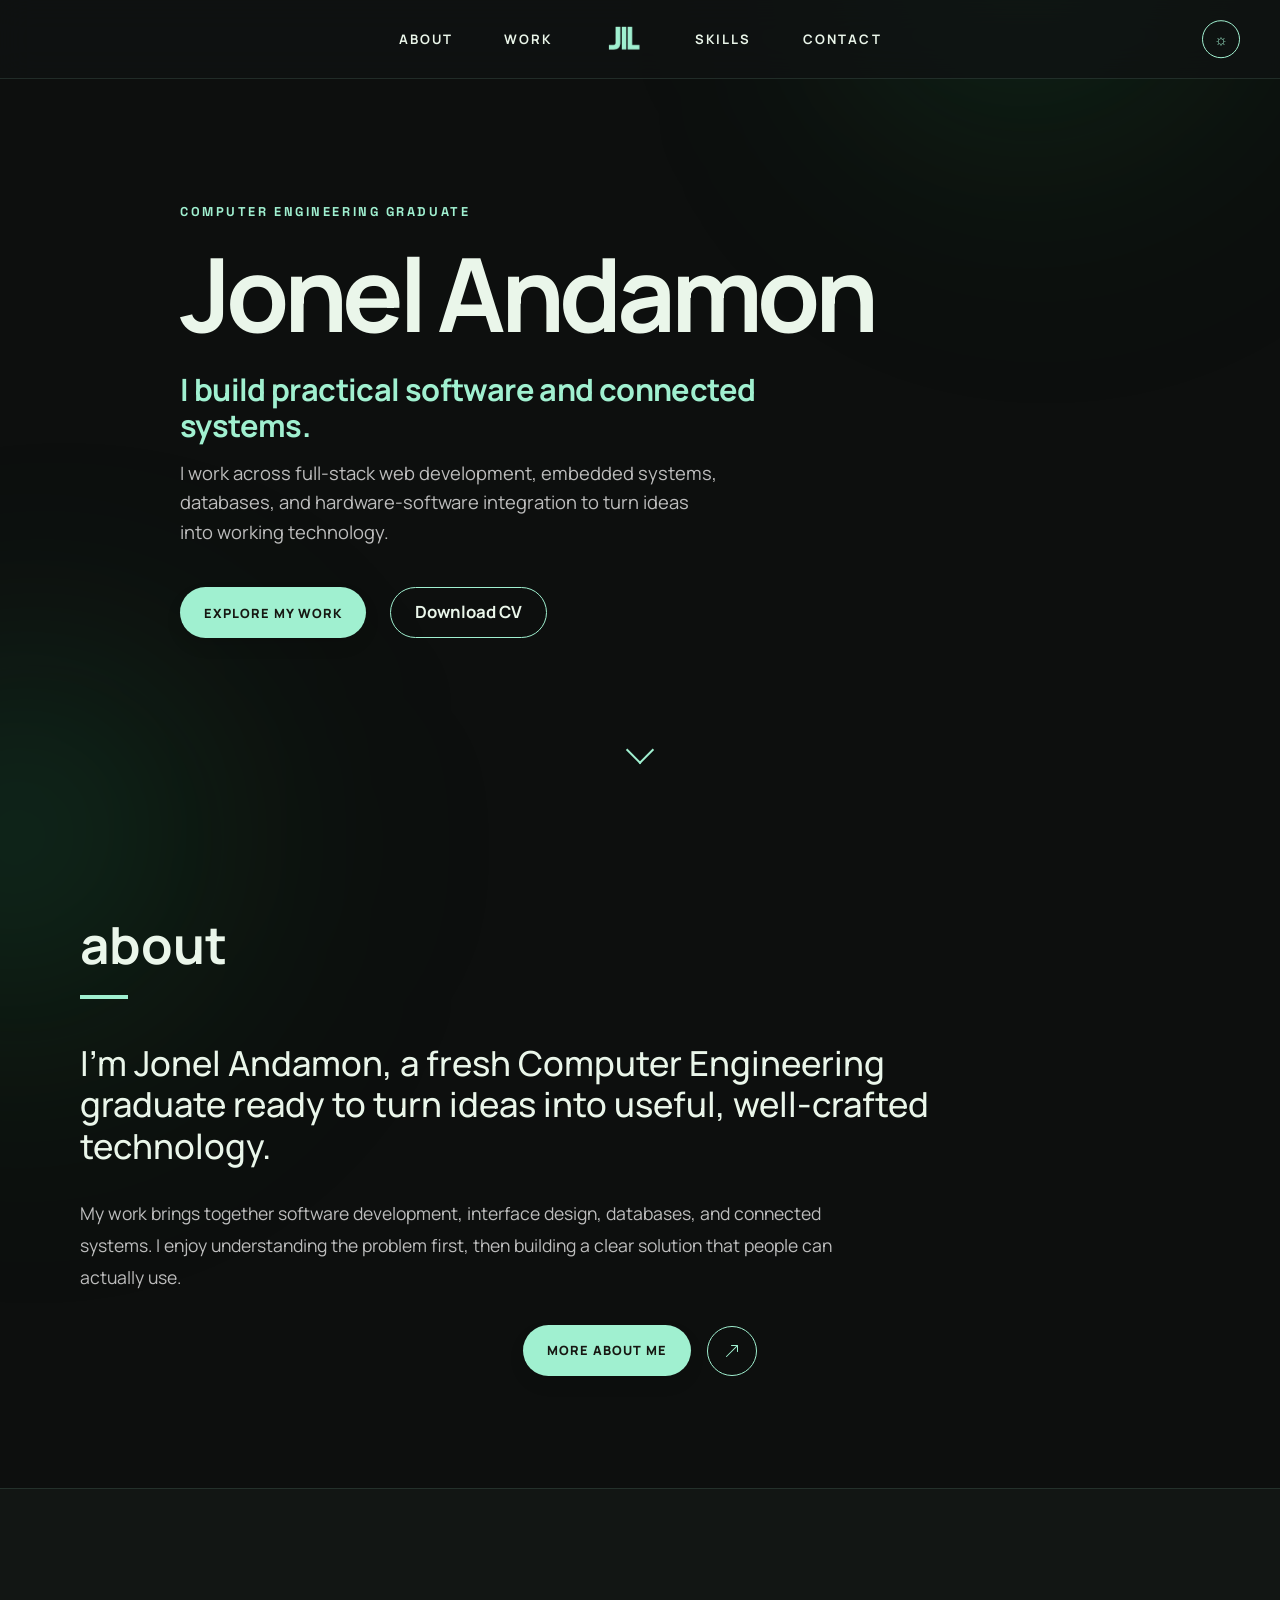
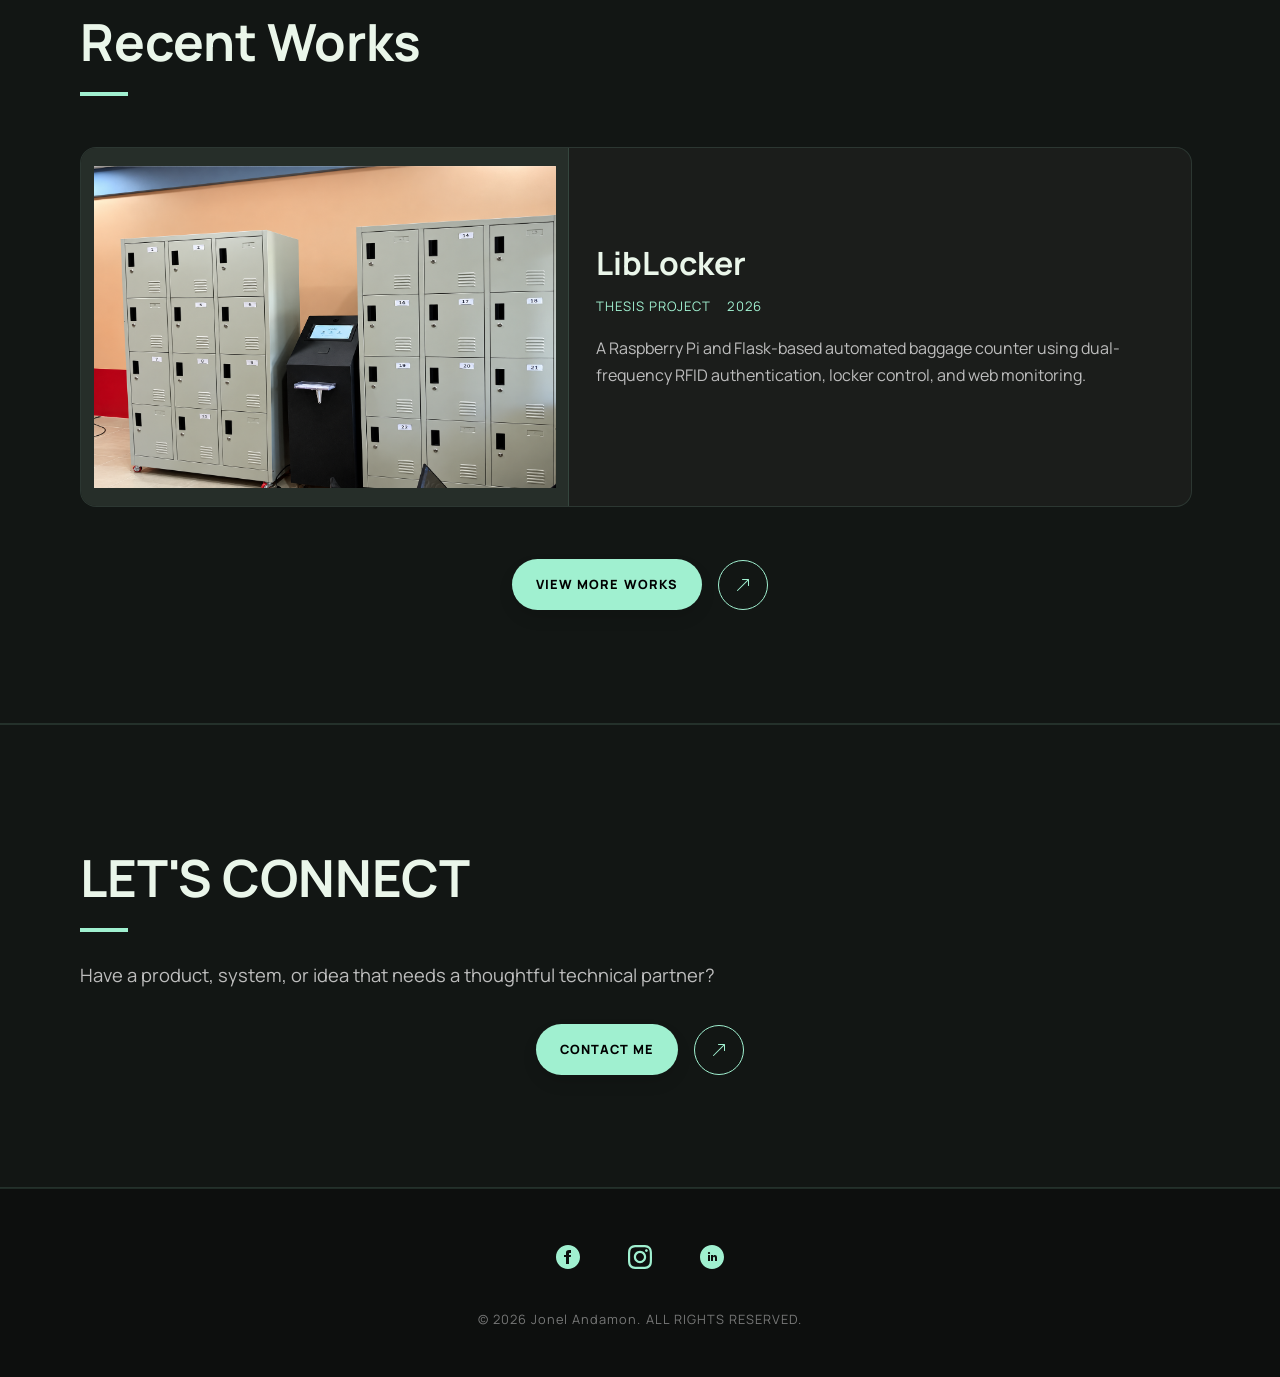
==== commit 78261a86: "Change image source from JPG to PNG for LibLocker" ====
--- a/index.html
+++ b/index.html
@@ -89,7 +89,7 @@
                 <div class="works-carousel-track">
                     <a class="project-card-carousel" href="projects/liblocker/" aria-label="View LibLocker project details">
                         <div class="project-image-vertical">
-                            <img src="projects/liblocker/images/deployed.jpg"
+                            <img src="projects/liblocker/images/deployed.png"
                                  alt="LibLocker deployed system"
                                  loading="lazy">
                         </div>
--- a/assets/css/portfolio.css
+++ b/assets/css/portfolio.css
@@ -245,13 +245,25 @@
     display: none;
     flex-direction: column;
     justify-content: space-between;
+    align-items: center;
     width: 30px;
     height: 21px;
+    padding: 0;
+    margin: 0;
+    border: 0;
+    outline: none;
+    background: transparent !important;
+    background-color: transparent !important;
+    box-shadow: none;
+    color: inherit;
+    -webkit-appearance: none;
+    appearance: none;
     cursor: pointer;
     z-index: 101;
 }
 
 .hamburger .line {
+    display: block;
     width: 100%;
     height: 3px;
     background: var(--primary);
@@ -1367,6 +1379,56 @@
     will-change: opacity, transform;
 }
 
+/* ====================== EXPERIENCE SECTION ====================== */
+.experience-section {
+    margin-top: 4rem;
+    padding-top: 2rem;
+    border-top: 2px solid var(--primary-dark);
+}
+
+.experience-section .section-title {
+    color: var(--primary);
+    font-size: 1.8rem;
+    margin-bottom: 2.5rem;
+}
+
+.experience-timeline {
+    position: relative;
+    padding-left: 3rem;
+    margin: 0 0 2rem;
+    border-left: 3px solid var(--primary);
+}
+
+.experience-timeline::before {
+    content: '';
+    position: absolute;
+    left: -3px;
+    top: 0;
+    height: 100%;
+    width: 3px;
+    background: linear-gradient(
+        to bottom,
+        transparent,
+        var(--primary-dark),
+        transparent
+    );
+}
+
+.experience-timeline .timeline-item:last-child {
+    margin-bottom: 0;
+}
+
+.experience-list {
+    margin: 1.25rem 0 0;
+    padding-left: 1.25rem;
+    color: var(--text);
+}
+
+.experience-list li {
+    margin-bottom: 0.75rem;
+    line-height: 1.7;
+}
+
 /* ====================== WEBINAR SECTION ====================== */
 .webinar-section {
     margin: 4rem 2rem;
@@ -1525,7 +1587,8 @@
     }
 
     /* Timeline */
-    .education-timeline {
+    .education-timeline,
+    .experience-timeline {
         padding-left: 2rem;
     }
     
@@ -2703,6 +2766,99 @@
 }
 
 
+/* LibLocker project intro: keep the demonstration video and overview side-by-side on larger screens. */
+.liblocker-video-frame {
+    position: relative;
+    width: 100%;
+    aspect-ratio: 16 / 9;
+    overflow: hidden;
+    border-radius: 16px;
+    border: 1px solid var(--primary-dark);
+    background: #000;
+}
+
+.liblocker-video-frame iframe {
+    display: block;
+    width: 100%;
+    height: 100%;
+    border: 0;
+}
+
+/* LibLocker project intro: keep the deployment image and overview side-by-side on larger screens. */
+.liblocker-intro-grid {
+    display: grid;
+    grid-template-columns: minmax(0, 0.9fr) minmax(0, 1.1fr);
+    gap: 2.25rem;
+    align-items: start;
+    margin-bottom: 4.5rem;
+}
+
+.liblocker-intro-grid .project-hero-image {
+    margin: 0;
+}
+
+.liblocker-intro-grid .project-hero-image img {
+    width: 100%;
+    max-height: 390px;
+    object-fit: contain;
+}
+
+.liblocker-intro-grid .image-caption {
+    margin-bottom: 0;
+}
+
+.liblocker-overview {
+    margin-bottom: 0;
+}
+
+.liblocker-overview h2 {
+    margin-top: 0;
+}
+
+/* LibLocker project layout */
+.liblocker-role-approach-grid {
+    display: grid;
+    grid-template-columns: repeat(2, minmax(0, 1fr));
+    gap: 2.5rem;
+    align-items: start;
+    margin-bottom: 0.5rem;
+}
+
+.liblocker-role-approach-grid .project-detail-section {
+    margin-bottom: 4rem;
+    min-width: 0;
+}
+
+@media (max-width: 800px) {
+    .liblocker-intro-grid {
+        gap: 2rem;
+    }
+
+    .liblocker-intro-grid .project-hero-image img {
+        max-height: 360px;
+    }
+
+    .liblocker-overview {
+        margin-bottom: 0;
+    }
+}
+
+/* Keep the two narrative sections together on tablets while stacking on phones. */
+@media (max-width: 700px) {
+    .liblocker-intro-grid {
+        grid-template-columns: 1fr;
+    }
+
+    .liblocker-role-approach-grid {
+        grid-template-columns: 1fr;
+        gap: 0;
+    }
+
+    .liblocker-role-approach-grid .project-detail-section {
+        margin-bottom: 3.5rem;
+    }
+}
+
 /* ====================== PROJECT IMAGE DISPLAY FIX ====================== */
 /* Show the complete project screenshot instead of cropping it inside fixed-height backgrounds. */
 .project-image-vertical {
@@ -2890,26 +3046,30 @@
     }
 }
 
-/* ====================== HOMEPAGE WORK CAROUSEL — SPLIT CARD ====================== */
-/* Match the homepage carousel cards to the horizontal project-card presentation used on Work. */
+/* ====================== HOMEPAGE WORK CAROUSEL — NORMAL SPLIT CARD ====================== */
+/* Compact horizontal carousel card: enough room for the full screenshot without making the
+   homepage carousel unnecessarily tall. */
 .project-card-carousel {
     display: grid;
-    grid-template-columns: minmax(0, 0.42fr) minmax(0, 0.58fr);
+    grid-template-columns: minmax(0, 0.44fr) minmax(0, 0.56fr);
     align-items: stretch;
-    min-height: clamp(470px, 43vw, 600px);
+    height: 360px !important;
+    min-height: 360px !important;
+    max-height: 360px;
     background: var(--bg-light);
     border: 1px solid var(--border-color);
     border-radius: 1rem;
     overflow: hidden;
     color: inherit;
     position: relative;
+    box-sizing: border-box;
 }
 
 .project-card-carousel .project-image-vertical {
     height: 100%;
-    min-height: 100%;
+    min-height: 0;
     aspect-ratio: auto;
-    padding: clamp(1.25rem, 3vw, 2rem);
+    padding: 0.8rem;
     display: flex;
     align-items: center;
     justify-content: center;
@@ -2930,8 +3090,8 @@
 
 .project-card-carousel .project-info {
     min-width: 0;
-    min-height: 100%;
-    padding: clamp(2rem, 4vw, 4rem);
+    min-height: 0;
+    padding: 1.65rem;
     display: flex;
     flex-direction: column;
     justify-content: center;
@@ -2939,8 +3099,8 @@
 }
 
 .project-card-carousel .project-info h3 {
-    margin-bottom: 0.75rem;
-    font-size: clamp(1.65rem, 3vw, 2.7rem);
+    margin-bottom: 0.65rem;
+    font-size: clamp(1.6rem, 2.5vw, 2.25rem);
     line-height: 1.05;
     color: var(--text-light);
 }
@@ -2948,27 +3108,27 @@
 .project-card-carousel .project-meta {
     display: flex;
     flex-wrap: wrap;
-    gap: 1.25rem;
-    margin: 0.4rem 0 1.5rem;
+    gap: 1rem;
+    margin: 0.35rem 0 1.1rem;
 }
 
 .project-card-carousel .project-description {
     min-height: 0;
-    max-width: 42rem;
-    margin: 0 0 1.5rem;
-    font-size: clamp(0.98rem, 0.45vw + 0.82rem, 1.15rem);
-    line-height: 1.8;
+    max-width: 38rem;
+    margin: 0 0 1.15rem;
+    font-size: 1rem;
+    line-height: 1.7;
 }
 
 .project-card-carousel .tech-stack {
     margin: 0;
-    gap: 0.7rem;
+    gap: 0.6rem;
 }
 
 .project-card-carousel:hover {
     border-color: var(--primary);
-    box-shadow: 0 20px 55px rgba(0, 0, 0, 0.28);
-    transform: translateY(-5px);
+    box-shadow: 0 16px 42px rgba(0, 0, 0, 0.24);
+    transform: translateY(-4px);
 }
 
 .project-card-carousel:focus-visible {
@@ -2985,20 +3145,23 @@
     border-right-color: var(--border-color);
 }
 
-@media (max-width: 900px) {
+@media (max-width: 1000px) {
     .project-card-carousel {
-        grid-template-columns: minmax(0, 0.45fr) minmax(0, 0.55fr);
-        min-height: 470px;
+        height: 340px !important;
+        min-height: 340px !important;
+        max-height: 340px;
+        grid-template-columns: minmax(0, 0.46fr) minmax(0, 0.54fr);
     }
 
     .project-card-carousel .project-info {
-        padding: 2rem;
+        padding: 1.75rem;
     }
 }
 
 @media (max-width: 768px) {
     .project-card-carousel {
         grid-template-columns: 1fr;
+        height: auto;
         min-height: 0;
     }
 
@@ -3006,22 +3169,816 @@
         height: auto;
         min-height: 0;
         aspect-ratio: 16 / 9;
-        padding: 1rem;
+        padding: 0.85rem;
         border-right: 0;
         border-bottom: 1px solid var(--border-color);
     }
 
     .project-card-carousel .project-info {
         min-height: 0;
-        padding: 1.5rem;
+        padding: 1.35rem;
     }
 
     .project-card-carousel .project-info h3 {
-        font-size: 1.6rem;
+        font-size: 1.55rem;
     }
 
     .project-card-carousel .project-description {
+        font-size: 0.94rem;
+        line-height: 1.65;
+    }
+}
+
+/* ====================== BUTTON GROUP — KEEP ACTION + ARROW SIDE-BY-SIDE ====================== */
+/* Keep the primary button and circular arrow button together at every viewport size. */
+.button-group {
+    flex-direction: row;
+    align-items: center;
+    flex-wrap: nowrap;
+    justify-content: center;
+}
+
+.button-group .action-button {
+    width: auto;
+    max-width: none;
+    flex: 0 1 auto;
+    white-space: nowrap;
+}
+
+.button-group .icon-button {
+    flex: 0 0 50px;
+}
+
+@media (max-width: 768px) {
+    .button-group {
+        flex-direction: row;
+        align-items: center;
+        flex-wrap: nowrap;
+        gap: 0.7rem;
+        width: 100%;
+    }
+
+    .button-group .action-button {
+        width: auto;
+        max-width: none;
+        padding: 1.05em 1.65em;
+        font-size: 11px;
+        letter-spacing: 2px;
+        white-space: nowrap;
+    }
+
+    .button-group .icon-button {
+        width: 46px;
+        height: 46px;
+        flex: 0 0 46px;
+    }
+}
+
+@media (max-width: 480px) {
+    .button-group {
+        gap: 0.55rem;
+    }
+
+    .button-group .action-button {
+        padding: 0.95em 1.35em;
+        font-size: 10px;
+        letter-spacing: 1.6px;
+    }
+
+    .button-group .icon-button {
+        width: 44px;
+        height: 44px;
+        flex-basis: 44px;
+    }
+}
+
+/* ====================== WORK PAGE — MOBILE PROJECT CARD FIX ====================== */
+/* Keep the project image and project details in the same card on narrow screens. */
+@media (max-width: 768px) {
+    .vertical-projects {
+        width: 100%;
+    }
+
+    .vertical-projects .project-card-vertical {
+        display: flex;
+        flex-direction: column;
+        width: 100%;
+        height: auto;
+        min-height: 0;
+        max-height: none;
+        overflow: hidden;
+        align-items: stretch;
+    }
+
+    .vertical-projects .project-image-vertical,
+    .vertical-projects .project-image-clickable {
+        display: flex;
+        flex: 0 0 auto;
+        width: 100%;
+        height: auto;
+        min-height: 0;
+        max-height: none;
+        aspect-ratio: 16 / 9;
+        padding: 0.75rem;
+        align-items: center;
+        justify-content: center;
+        overflow: hidden;
+    }
+
+    .vertical-projects .project-image-vertical > img,
+    .vertical-projects .project-image-clickable > img {
+        display: block;
+        width: 100%;
+        height: 100%;
+        max-width: 100%;
+        max-height: 100%;
+        object-fit: contain;
+        object-position: center;
+    }
+
+    .vertical-projects .project-info {
+        display: flex;
+        flex: 1 1 auto;
+        flex-direction: column;
+        width: 100%;
+        min-width: 0;
+        min-height: auto;
+        height: auto;
+        max-height: none;
+        padding: 1.35rem;
+        overflow: visible;
+        opacity: 1;
+        visibility: visible;
+    }
+
+    .vertical-projects .project-info h3,
+    .vertical-projects .project-info .project-meta,
+    .vertical-projects .project-info .project-description,
+    .vertical-projects .project-info .tech-stack,
+    .vertical-projects .project-info .project-role-info,
+    .vertical-projects .project-info .button-group {
+        position: relative;
+        z-index: 1;
+    }
+
+    .vertical-projects .project-info h3 {
+        margin-bottom: 0.65rem;
+        font-size: clamp(1.45rem, 7vw, 1.9rem);
+        line-height: 1.1;
+    }
+
+    .vertical-projects .project-info .project-meta {
+        margin: 0.35rem 0 1rem;
+        gap: 0.75rem 1rem;
+    }
+
+    .vertical-projects .project-info .project-description {
+        margin: 0 0 1rem;
         font-size: 0.95rem;
-        line-height: 1.7;
-    }
-}
+        line-height: 1.65;
+        min-height: 0;
+    }
+
+    .vertical-projects .project-info .tech-stack {
+        margin: 0 0 0.25rem;
+        gap: 0.55rem;
+    }
+
+    .vertical-projects .project-info .project-role-info {
+        margin-top: 1rem !important;
+    }
+
+    .vertical-projects .project-info .button-group {
+        margin-top: 1.15rem !important;
+        justify-content: flex-start;
+        width: 100%;
+    }
+}
+
+@media (max-width: 480px) {
+    .vertical-projects .project-image-vertical,
+    .vertical-projects .project-image-clickable {
+        aspect-ratio: 16 / 10;
+        padding: 0.6rem;
+    }
+
+    .vertical-projects .project-info {
+        padding: 1.1rem;
+    }
+
+    .vertical-projects .project-info h3 {
+        font-size: 1.4rem;
+    }
+
+    .vertical-projects .project-info .project-description {
+        font-size: 0.9rem;
+    }
+}
+
+/* ====================== WORK PAGE — MOBILE VISIBILITY OVERRIDE ====================== */
+/*
+   Final mobile safeguard for the Work page.
+   The image and project information are always rendered as two visible
+   stacked sections on small screens. This prevents AOS/desktop layout
+   rules from leaving the project details hidden or outside the card.
+*/
+@media screen and (max-width: 768px) {
+    .vertical-projects {
+        display: grid !important;
+        grid-template-columns: 1fr !important;
+        width: 100% !important;
+        gap: 1.5rem !important;
+    }
+
+    .vertical-projects .project-card-vertical {
+        display: flex !important;
+        flex-direction: column !important;
+        width: 100% !important;
+        height: auto !important;
+        min-height: 0 !important;
+        max-height: none !important;
+        overflow: visible !important;
+        position: relative !important;
+        align-items: stretch !important;
+    }
+
+    .vertical-projects .project-card-vertical > .project-image-vertical,
+    .vertical-projects .project-card-vertical > .project-image-clickable {
+        display: flex !important;
+        position: relative !important;
+        flex: 0 0 auto !important;
+        width: 100% !important;
+        height: auto !important;
+        min-height: 0 !important;
+        max-height: none !important;
+        aspect-ratio: 16 / 9 !important;
+        padding: 0.65rem !important;
+        margin: 0 !important;
+        align-items: center !important;
+        justify-content: center !important;
+        overflow: hidden !important;
+    }
+
+    .vertical-projects .project-card-vertical > .project-image-vertical > img,
+    .vertical-projects .project-card-vertical > .project-image-clickable > img {
+        display: block !important;
+        position: static !important;
+        width: 100% !important;
+        height: 100% !important;
+        min-width: 0 !important;
+        min-height: 0 !important;
+        max-width: 100% !important;
+        max-height: 100% !important;
+        object-fit: contain !important;
+        object-position: center !important;
+        margin: 0 !important;
+    }
+
+    .vertical-projects .project-card-vertical > .project-info {
+        display: block !important;
+        position: static !important;
+        flex: 0 0 auto !important;
+        width: 100% !important;
+        min-width: 0 !important;
+        min-height: 0 !important;
+        height: auto !important;
+        max-height: none !important;
+        margin: 0 !important;
+        padding: 1.25rem !important;
+        overflow: visible !important;
+        opacity: 1 !important;
+        visibility: visible !important;
+        transform: none !important;
+        clip: auto !important;
+        clip-path: none !important;
+    }
+
+    .vertical-projects .project-card-vertical > .project-info > * {
+        opacity: 1 !important;
+        visibility: visible !important;
+        transform: none !important;
+    }
+
+    .vertical-projects .project-card-vertical > .project-info h3 {
+        display: block !important;
+        margin: 0 0 0.6rem !important;
+        font-size: clamp(1.35rem, 6vw, 1.8rem) !important;
+        line-height: 1.15 !important;
+    }
+
+    .vertical-projects .project-card-vertical > .project-info .project-meta {
+        display: flex !important;
+        flex-wrap: wrap !important;
+        margin: 0 0 0.9rem !important;
+        gap: 0.5rem 0.9rem !important;
+    }
+
+    .vertical-projects .project-card-vertical > .project-info .project-description {
+        display: block !important;
+        margin: 0 0 1rem !important;
+        min-height: 0 !important;
+        height: auto !important;
+        font-size: 0.94rem !important;
+        line-height: 1.6 !important;
+    }
+
+    .vertical-projects .project-card-vertical > .project-info .tech-stack {
+        display: flex !important;
+        flex-wrap: wrap !important;
+        margin: 0 0 0.75rem !important;
+        gap: 0.5rem !important;
+    }
+
+    .vertical-projects .project-card-vertical > .project-info .project-role-info {
+        display: block !important;
+        margin: 0.9rem 0 0 !important;
+    }
+
+    .vertical-projects .project-card-vertical > .project-info .button-group {
+        display: flex !important;
+        flex-direction: row !important;
+        flex-wrap: nowrap !important;
+        align-items: center !important;
+        width: 100% !important;
+        margin-top: 1rem !important;
+        gap: 0.6rem !important;
+    }
+}
+
+@media screen and (max-width: 480px) {
+    .vertical-projects .project-card-vertical > .project-image-vertical,
+    .vertical-projects .project-card-vertical > .project-image-clickable {
+        aspect-ratio: 16 / 10 !important;
+        padding: 0.55rem !important;
+    }
+
+    .vertical-projects .project-card-vertical > .project-info {
+        padding: 1rem !important;
+    }
+
+    .vertical-projects .project-card-vertical > .project-info .tech-stack span {
+        font-size: 0.68rem !important;
+        padding: 0.38rem 0.65rem !important;
+    }
+}
+
+/* ====================== HOMEPAGE RECENT WORKS — HIDE TECH STACK ====================== */
+/* Keep technology tags visible on the dedicated Work page, but remove them from
+   the project cards shown in the Recent Works carousel on index.html. */
+.project-card-carousel .tech-stack {
+    display: none !important;
+}
+
+/* ====================== ABOUT PAGE REFINEMENT ====================== */
+.education-grid {
+    display: grid;
+    grid-template-columns: repeat(2, minmax(0, 1fr));
+    gap: 1.25rem;
+    margin: 2.5rem 0 4rem;
+}
+
+.education-card {
+    position: relative;
+    padding: 2rem;
+    background: linear-gradient(145deg, rgba(27, 29, 27, 0.82), rgba(13, 15, 14, 0.72));
+    border: 1px solid var(--border-color);
+    border-radius: 14px;
+    overflow: hidden;
+    transition: transform 0.3s ease, border-color 0.3s ease, box-shadow 0.3s ease;
+}
+
+.education-card::before {
+    content: '';
+    position: absolute;
+    inset: 0 auto 0 0;
+    width: 3px;
+    background: var(--primary);
+}
+
+.education-card:hover {
+    transform: translateY(-5px);
+    border-color: var(--primary);
+    box-shadow: 0 14px 32px rgba(35, 196, 131, 0.1);
+}
+
+.education-period,
+.experience-label,
+.credential-type,
+.credentials-kicker {
+    display: inline-block;
+    color: var(--primary);
+    font-family: 'Space Grotesk', sans-serif;
+    font-size: 0.7rem;
+    font-weight: 700;
+    letter-spacing: 0.14em;
+    text-transform: uppercase;
+}
+
+.education-card h3 {
+    margin: 0.8rem 0 0.45rem;
+    font-size: 1.25rem;
+    line-height: 1.35;
+}
+
+.education-card p,
+.education-note {
+    color: var(--muted-text-color);
+}
+
+.education-note {
+    display: block;
+    margin-top: 1rem;
+    padding-top: 0.9rem;
+    border-top: 1px solid var(--border-color);
+    font-size: 0.85rem;
+}
+
+.experience-label {
+    margin-bottom: 0.8rem;
+    opacity: 0.9;
+}
+
+.experience-label.secondary {
+    opacity: 0.7;
+}
+
+.experience-section .timeline-item {
+    margin-bottom: 1.5rem;
+    padding: 1.8rem 2rem;
+}
+
+.experience-section .timeline-item:last-child {
+    margin-bottom: 0;
+}
+
+.experience-list {
+    list-style: none;
+    padding-left: 0;
+}
+
+.experience-list li {
+    position: relative;
+    padding-left: 1.25rem;
+}
+
+.experience-list li::before {
+    content: '';
+    position: absolute;
+    left: 0;
+    top: 0.7em;
+    width: 5px;
+    height: 5px;
+    border-radius: 50%;
+    background: var(--primary);
+}
+
+.credentials-section {
+    display: grid;
+    grid-template-columns: minmax(0, 0.7fr) minmax(0, 1.3fr);
+    gap: 3rem;
+    margin-top: 5rem;
+    padding-top: 3rem;
+    border-top: 1px solid var(--border-color);
+    align-items: start;
+}
+
+.credentials-column {
+    min-width: 0;
+}
+
+.credentials-heading {
+    display: flex;
+    align-items: center;
+    gap: 0.9rem;
+    margin-bottom: 1.5rem;
+}
+
+.credentials-kicker {
+    flex: 0 0 auto;
+    color: var(--primary);
+    font-size: 0.65rem;
+    font-weight: 700;
+    letter-spacing: 0.08em;
+    opacity: 0.8;
+}
+
+.credentials-heading .section-title {
+    margin: 0;
+    font-size: 1.6rem;
+}
+
+.credential-card {
+    padding: 1.5rem;
+    background: rgba(27, 29, 27, 0.58);
+    border: 1px solid var(--border-color);
+    border-radius: 12px;
+    transition: transform 0.3s ease, border-color 0.3s ease, background 0.3s ease;
+}
+
+.credential-card:hover {
+    transform: translateY(-4px);
+    border-color: var(--primary);
+    background: rgba(35, 196, 131, 0.05);
+}
+
+.credential-card h3 {
+    margin: 0.55rem 0;
+    font-size: 1rem;
+    line-height: 1.5;
+}
+
+.credential-card p {
+    margin: 0;
+    color: var(--muted-text-color);
+    font-size: 0.85rem;
+}
+
+.seminar-list {
+    display: grid;
+    grid-template-columns: repeat(2, minmax(0, 1fr));
+    gap: 1rem;
+}
+
+.certification-card {
+    min-height: 100%;
+}
+
+[data-theme="light"] .education-card,
+[data-theme="light"] .credential-card {
+    background: rgba(255, 255, 255, 0.75);
+}
+
+@media (max-width: 900px) {
+    .credentials-section {
+        grid-template-columns: 1fr;
+        gap: 3rem;
+    }
+}
+
+@media (max-width: 768px) {
+    .education-grid {
+        grid-template-columns: 1fr;
+    }
+
+    .seminar-list {
+        grid-template-columns: 1fr;
+    }
+
+    .credentials-section {
+        gap: 2.5rem;
+    }
+
+    .education-card,
+    .experience-section .timeline-item,
+    .credential-card {
+        padding: 1.4rem;
+    }
+}
+
+
+/* ====================== ESCAPE PROJECT DETAIL ====================== */
+/* Keep the Escape page balanced on desktop while preserving the existing mobile layout. */
+.escape-project-page .project-detail-content {
+    width: min(100%, 1100px);
+    max-width: 1100px;
+    margin-inline: auto;
+    padding-inline: 0;
+}
+
+.escape-project-page .project-detail-hero .container {
+    width: min(100%, 1100px);
+    margin-inline: auto;
+}
+
+.escape-project-page .project-hero-image {
+    width: 100%;
+    margin: 0 auto 3.5rem;
+}
+
+.escape-project-page .project-hero-image img {
+    display: block;
+    width: min(100%, 900px);
+    max-width: 100%;
+    height: auto;
+    max-height: 560px;
+    object-fit: contain;
+    margin-inline: auto;
+}
+
+.escape-project-page .project-detail-section {
+    width: 100%;
+    max-width: none;
+    margin-bottom: 3.5rem;
+}
+
+.escape-project-page .project-detail-section h2 {
+    font-size: clamp(1.45rem, 2.5vw, 2rem);
+}
+
+.escape-project-page .project-detail-section .details {
+    max-width: 900px;
+}
+
+.escape-project-page .project-features {
+    max-width: 900px;
+}
+
+/* If the trailer/video is present in the project folder, keep it inside the same content width. */
+.escape-project-page .app-trailer,
+.escape-project-page .escape-trailer,
+.escape-project-page .project-trailer {
+    width: 100%;
+    max-width: 1000px;
+    margin: 0 auto 4rem;
+}
+
+.escape-project-page .app-trailer video,
+.escape-project-page .escape-trailer video,
+.escape-project-page .project-trailer video,
+.escape-project-page video {
+    display: block;
+    width: 100%;
+    max-width: 1000px;
+    max-height: 650px;
+    height: auto;
+    margin-inline: auto;
+    border-radius: 14px;
+    border: 1px solid var(--primary-dark);
+    background: #000;
+    object-fit: contain;
+}
+
+.escape-project-page .project-links {
+    justify-content: center;
+    width: 100%;
+    margin-top: 1rem;
+}
+
+@media (max-width: 768px) {
+    .escape-project-page .project-detail-content {
+        width: min(100%, 100%);
+        padding-inline: 0;
+    }
+
+    .escape-project-page .project-detail-hero .container {
+        width: 100%;
+    }
+
+    .escape-project-page .project-hero-image {
+        margin-bottom: 2.5rem;
+    }
+
+    .escape-project-page .project-hero-image img {
+        width: 100%;
+        max-height: 420px;
+    }
+
+    .escape-project-page .project-detail-section {
+        margin-bottom: 3rem;
+    }
+
+    .escape-project-page .project-detail-section .details,
+    .escape-project-page .project-features {
+        max-width: none;
+    }
+
+    .escape-project-page .app-trailer,
+    .escape-project-page .escape-trailer,
+    .escape-project-page .project-trailer {
+        margin-bottom: 3rem;
+    }
+
+    .escape-project-page .app-trailer video,
+    .escape-project-page .escape-trailer video,
+    .escape-project-page .project-trailer video,
+    .escape-project-page video {
+        max-height: 70vh;
+        border-radius: 10px;
+    }
+
+    .escape-project-page .project-links {
+        justify-content: flex-start;
+    }
+}
+
+
+/* Escape desktop composition */
+.escape-project-page .escape-intro-grid {
+    display: grid;
+    grid-template-columns: minmax(0, 1.08fr) minmax(0, 0.92fr);
+    gap: 3rem;
+    align-items: center;
+    margin-bottom: 4rem;
+}
+
+.escape-project-page .escape-intro-grid .project-hero-image {
+    margin: 0;
+}
+
+.escape-project-page .escape-intro-grid .project-hero-image img {
+    width: 100%;
+    max-width: 100%;
+    max-height: 520px;
+}
+
+.escape-project-page .escape-overview {
+    margin: 0;
+}
+
+.escape-project-page .escape-overview .details {
+    max-width: none;
+}
+
+.escape-project-page .escape-info-grid {
+    display: grid;
+    grid-template-columns: repeat(2, minmax(0, 1fr));
+    gap: 3rem;
+    align-items: start;
+    margin-bottom: 1rem;
+}
+
+.escape-project-page .escape-info-grid .project-detail-section {
+    margin-bottom: 3.5rem;
+}
+
+.escape-project-page .escape-info-grid .details,
+.escape-project-page .escape-info-grid .project-features {
+    max-width: none;
+}
+
+.escape-project-page .escape-tech-section {
+    margin-bottom: 3.5rem;
+}
+
+@media (max-width: 800px) {
+    .escape-project-page .escape-intro-grid,
+    .escape-project-page .escape-info-grid {
+        grid-template-columns: 1fr;
+        gap: 0;
+    }
+
+    .escape-project-page .escape-intro-grid {
+        margin-bottom: 0;
+    }
+
+    .escape-project-page .escape-intro-grid .project-hero-image {
+        margin-bottom: 2.5rem;
+    }
+
+    .escape-project-page .escape-overview,
+    .escape-project-page .escape-info-grid .project-detail-section {
+        margin-bottom: 3rem;
+    }
+}
+
+
+/* ====================== PROJECT PAGE BOTTOM CTA ====================== */
+.project-bottom-navigation {
+    align-items: center;
+    justify-content: center;
+    gap: 1rem;
+    margin: 0;
+    padding: 0 0 5rem;
+}
+
+.project-bottom-navigation .action-button {
+    min-width: 0;
+}
+
+.project-bottom-navigation .icon-button {
+    flex: 0 0 auto;
+}
+
+.project-page-connect {
+    margin-top: 0;
+}
+
+.project-page-connect .button-group {
+    align-items: center;
+    flex-direction: row;
+}
+
+.project-page-connect .action-button {
+    width: auto;
+    max-width: 250px;
+}
+
+.project-page-connect .icon-button {
+    flex: 0 0 auto;
+}
+
+@media (max-width: 768px) {
+    .project-bottom-navigation {
+        padding-bottom: 3.5rem;
+        flex-wrap: wrap;
+    }
+
+    .project-bottom-navigation .action-button {
+        width: auto;
+        max-width: 100%;
+    }
+
+    .project-page-connect .button-group {
+        flex-wrap: nowrap;
+    }
+}
